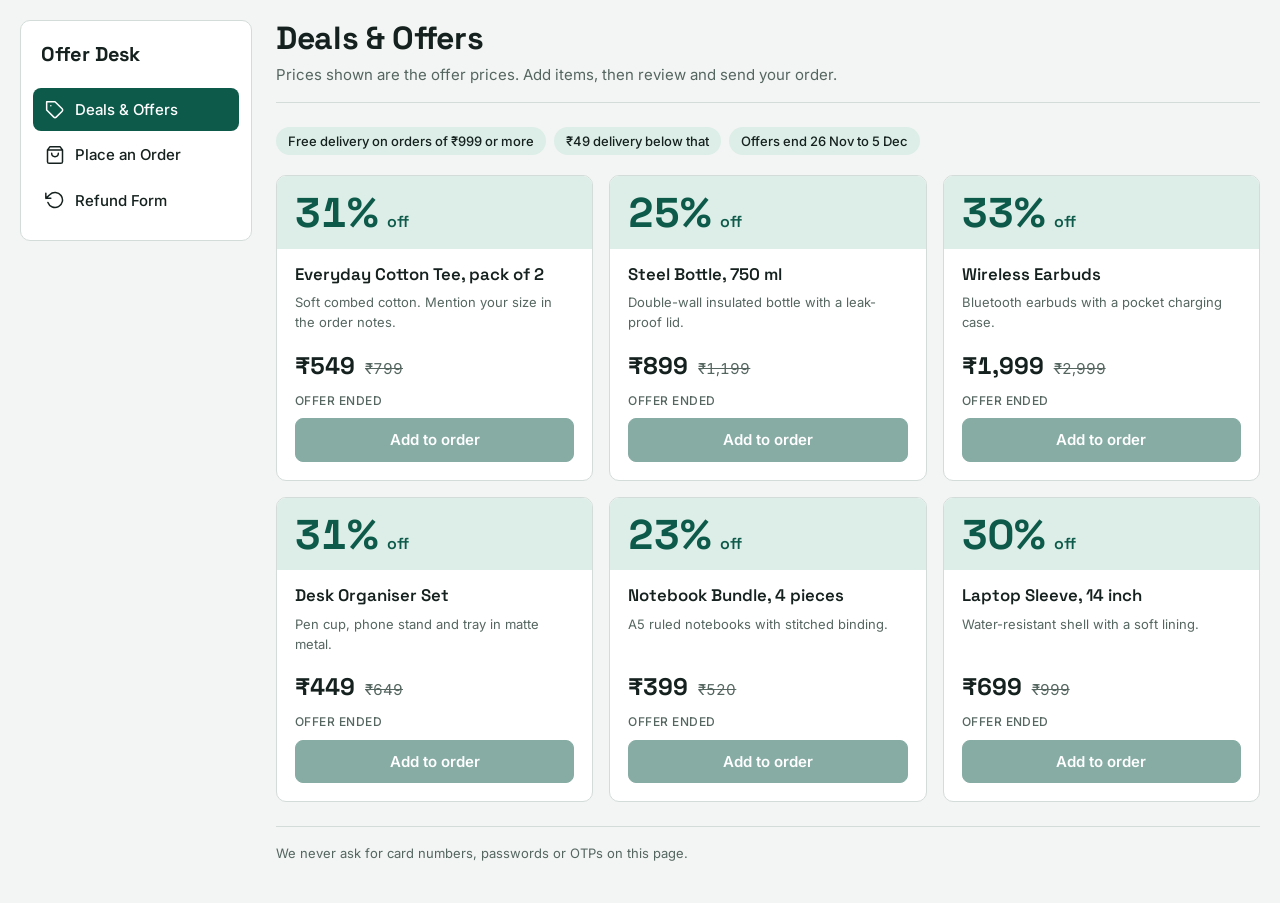
==== index.html @ 7a2a2f3c "Add files via upload" ====
<!doctype html>
<html lang="en">
<head>
<meta charset="utf-8">
<meta name="viewport" content="width=device-width, initial-scale=1, viewport-fit=cover">
<style>:root{color-scheme:light}body{margin:0}[hidden]{display:none!important}img{max-width:100%}</style>
<title>Offer Desk</title>
<meta name="claude:viewport-fit-sides" content="cover">
<link rel="preconnect" href="https://fonts.googleapis.com">
<link rel="preconnect" href="https://fonts.gstatic.com" crossorigin>
<link rel="stylesheet" href="https://fonts.googleapis.com/css2?family=Inter:wght@400;500;600&family=Space+Grotesk:wght@500;600;700&display=swap">
<style>
/* Layout: dashboard shell. Left menu (becomes a scrolling strip on phones), a title bar, then one page at a time: orders dashboard with stat cards and filters, offers, order form, refund form. */
:root {
  --bg: #F2F5F3;
  --surface: #FFFFFF;
  --ink: #15211E;
  --muted: #556661;
  --line: #D3DCD8;
  --accent: #0E5A4A;
  --accent-ink: #FFFFFF;
  --accent-soft: #DCEEE7;
  --danger: #B3261E;
  --danger-soft: #FBE4E1;
  --warn: #8A5A00;
  --warn-soft: #FBEFD0;
  --info: #1D4F9E;
  --info-soft: #DDE9FB;
  --font-display: "Space Grotesk", "Segoe UI", system-ui, sans-serif;
  --font-body: "Inter", "Segoe UI", system-ui, sans-serif;
  --radius: 10px;
}
@media (prefers-color-scheme: dark) {
  :root:not([data-theme="light"]) {
    --bg: #0E1513;
    --surface: #16201D;
    --ink: #E6EFEC;
    --muted: #93A59F;
    --line: #2A3935;
    --accent: #5FC9A9;
    --accent-ink: #06241C;
    --accent-soft: #1B3A31;
    --danger: #F2877F;
    --danger-soft: #3A1E1C;
    --warn: #F0C36B;
    --warn-soft: #3A2E10;
    --info: #8DB6F5;
    --info-soft: #1A2B47;
    color-scheme: dark;
  }
}
:root[data-theme="dark"] {
  --bg: #0E1513;
  --surface: #16201D;
  --ink: #E6EFEC;
  --muted: #93A59F;
  --line: #2A3935;
  --accent: #5FC9A9;
  --accent-ink: #06241C;
  --accent-soft: #1B3A31;
  --danger: #F2877F;
  --danger-soft: #3A1E1C;
  --warn: #F0C36B;
  --warn-soft: #3A2E10;
  --info: #8DB6F5;
  --info-soft: #1A2B47;
  color-scheme: dark;
}

* { box-sizing: border-box; }
body {
  background: var(--bg);
  color: var(--ink);
  font-family: var(--font-body);
  font-size: 15px;
  line-height: 1.55;
  padding-left: max(16px, env(safe-area-inset-left, 0px));
  padding-right: max(16px, env(safe-area-inset-right, 0px));
  padding-block: 20px 40px;
}
h1, h2, h3 { font-family: var(--font-display); margin: 0; text-wrap: balance; line-height: 1.15; }
h1 { font-size: clamp(1.5rem, 3.4vw, 2rem); font-weight: 700; letter-spacing: -0.01em; }
h2 { font-size: 1.2rem; font-weight: 600; }
h3 { font-size: 1.05rem; font-weight: 600; }
p { margin: 0; }
a { color: var(--accent); }
.muted { color: var(--muted); }
.small { font-size: 13px; }
.num { font-variant-numeric: tabular-nums; }
:focus-visible { outline: 2px solid var(--accent); outline-offset: 2px; }

/* shell */
.shell { max-width: 1240px; margin: 0 auto; display: grid; grid-template-columns: 232px minmax(0, 1fr); gap: 24px; align-items: start; }
.side { position: sticky; top: max(16px, env(safe-area-inset-top, 0px)); background: var(--surface); border: 1px solid var(--line); border-radius: var(--radius); padding: 18px 12px; display: flex; flex-direction: column; gap: 18px; min-width: 0; }
.brand { font-family: var(--font-display); font-weight: 700; font-size: 1.25rem; text-decoration: none; color: var(--ink); letter-spacing: -0.01em; padding: 0 8px; flex-shrink: 0; }
.side nav { display: flex; flex-direction: column; gap: 2px; }
.side nav a { display: flex; align-items: center; gap: 10px; padding: 10px 12px; border-radius: 8px; color: var(--ink); text-decoration: none; font-weight: 500; }
.side nav a:hover { background: var(--accent-soft); }
.side nav a[aria-current="page"] { background: var(--accent); color: var(--accent-ink); }
.ico { display: inline-flex; flex-shrink: 0; }
.count { background: var(--accent); color: var(--accent-ink); border-radius: 999px; padding: 0 7px; font-size: 12px; margin-left: auto; }
.side nav a[aria-current="page"] .count { background: var(--accent-ink); color: var(--accent); }
.main { display: flex; flex-direction: column; gap: 24px; min-width: 0; }
.bar { display: flex; flex-wrap: wrap; align-items: flex-start; justify-content: space-between; gap: 8px 16px; padding-bottom: 16px; border-bottom: 1px solid var(--line); }
.bar p { max-width: 64ch; margin-top: 6px; }
.who { font-size: 13px; color: var(--muted); border: 1px solid var(--line); border-radius: 999px; padding: 4px 12px; background: var(--surface); }
.who:empty { display: none; }
.view { display: flex; flex-direction: column; gap: 20px; min-width: 0; }

/* stat cards */
.stats { display: grid; grid-template-columns: repeat(auto-fit, minmax(min(100%, 160px), 1fr)); gap: 12px; }
.stat { background: var(--surface); border: 1px solid var(--line); border-radius: var(--radius); padding: 14px; display: flex; align-items: center; gap: 12px; min-width: 0; }
.tile { width: 40px; height: 40px; border-radius: 10px; display: grid; place-items: center; flex-shrink: 0; font-family: var(--font-display); font-weight: 700; font-size: 1.1rem; }
.tile.warn { background: var(--warn-soft); color: var(--warn); }
.tile.info { background: var(--info-soft); color: var(--info); }
.tile.good { background: var(--accent-soft); color: var(--accent); }
.tile.bad { background: var(--danger-soft); color: var(--danger); }
.stat .k { font-size: 13px; color: var(--muted); }
.stat .v { font-family: var(--font-display); font-size: 1.35rem; font-weight: 700; font-variant-numeric: tabular-nums; overflow-wrap: anywhere; line-height: 1.2; }

/* search and filters */
.searchrow { display: flex; flex-wrap: wrap; gap: 8px; }
.searchrow select { width: auto; }
.searchrow input { flex: 1 1 200px; width: auto; }
.filters { display: flex; flex-direction: column; gap: 8px; }
.fopts { display: flex; flex-wrap: wrap; gap: 8px 18px; }
.fopt { display: inline-flex; align-items: center; gap: 6px; font-size: 14px; font-weight: 500; cursor: pointer; }
.fopt input { width: auto; accent-color: var(--accent); }

/* pills */
.pill { display: inline-flex; align-items: center; font-size: 12px; font-weight: 600; padding: 3px 10px; border-radius: 999px; white-space: nowrap; }
.pill.warn { background: var(--warn-soft); color: var(--warn); }
.pill.info { background: var(--info-soft); color: var(--info); }
.pill.good { background: var(--accent-soft); color: var(--accent); }
.pill.bad { background: var(--danger-soft); color: var(--danger); }

/* rows */
.rows { display: flex; flex-direction: column; gap: 10px; }
.row { background: var(--surface); border: 1px solid var(--line); border-radius: var(--radius); padding: 14px 16px; display: flex; flex-direction: column; gap: 6px; min-width: 0; overflow-wrap: anywhere; }
.otop { display: flex; flex-wrap: wrap; align-items: center; justify-content: space-between; gap: 6px 12px; }
.oid { display: flex; flex-wrap: wrap; align-items: baseline; gap: 2px 12px; }
.ref { font-family: ui-monospace, "SF Mono", Menlo, Consolas, monospace; font-size: 13px; }
.obot { display: flex; flex-wrap: wrap; align-items: center; justify-content: space-between; gap: 8px 16px; margin-top: 4px; }
.amt { font-family: var(--font-display); font-weight: 700; font-size: 1.1rem; font-variant-numeric: tabular-nums; }
.sel-sm { width: auto; padding: 6px 10px; font-size: 14px; }
.btn-sm { padding: 6px 12px; font-size: 14px; }
.empty { border: 1px dashed var(--line); border-radius: var(--radius); padding: 18px; color: var(--muted); }
.sec { display: flex; flex-direction: column; gap: 12px; }

/* offers */
.facts { list-style: none; padding: 0; margin: 0; display: flex; flex-wrap: wrap; gap: 8px; }
.facts li { background: var(--accent-soft); color: var(--ink); border-radius: 999px; padding: 4px 12px; font-size: 13px; font-weight: 500; }
.offers { display: grid; grid-template-columns: repeat(auto-fill, minmax(min(100%, 280px), 1fr)); gap: 16px; }
.card { background: var(--surface); border: 1px solid var(--line); border-radius: var(--radius); display: flex; flex-direction: column; min-width: 0; overflow: hidden; }
.deal { background: var(--accent-soft); padding: 16px 18px 14px; display: flex; align-items: baseline; gap: 8px; }
.pct { font-family: var(--font-display); font-size: 2.6rem; font-weight: 700; line-height: 1; color: var(--accent); font-variant-numeric: tabular-nums; }
.off { font-family: var(--font-display); font-weight: 600; font-size: 1rem; color: var(--accent); }
.cbody { padding: 16px 18px 18px; display: flex; flex-direction: column; gap: 8px; flex: 1; }
.price { display: flex; align-items: baseline; gap: 10px; margin-top: auto; padding-top: 6px; }
.price strong { font-family: var(--font-display); font-size: 1.5rem; font-weight: 700; font-variant-numeric: tabular-nums; }
.mrp { color: var(--muted); font-variant-numeric: tabular-nums; }
.meta { font-size: 12px; letter-spacing: 0.04em; text-transform: uppercase; color: var(--muted); font-weight: 500; }
.meta.soon { color: var(--danger); }
.cartbar { position: sticky; bottom: max(12px, env(safe-area-inset-bottom, 0px)); display: flex; flex-wrap: wrap; align-items: center; justify-content: space-between; gap: 10px 16px; background: var(--surface); border: 1px solid var(--accent); border-radius: 10px; padding: 12px 16px; font-weight: 500; }
.cartbar a.btn { text-decoration: none; }

/* buttons */
.btn { font: inherit; font-weight: 600; border: 1px solid var(--line); background: var(--surface); color: var(--ink); border-radius: 8px; padding: 9px 16px; cursor: pointer; text-decoration: none; display: inline-block; }
.btn:hover { border-color: var(--accent); }
.btn:disabled { opacity: 0.5; cursor: not-allowed; }
.btn-primary { background: var(--accent); color: var(--accent-ink); border-color: var(--accent); }
.btn-primary:hover { filter: brightness(1.08); }

/* forms */
.desk { display: grid; grid-template-columns: minmax(0, 1fr) 320px; gap: 24px; align-items: start; }
.panel { background: var(--surface); border: 1px solid var(--line); border-radius: var(--radius); padding: 22px; min-width: 0; }
form.panel { display: flex; flex-direction: column; gap: 24px; }
fieldset { border: 0; padding: 0; margin: 0; min-width: 0; display: flex; flex-direction: column; gap: 12px; }
legend { font-family: var(--font-display); font-weight: 600; font-size: 1.05rem; padding: 0; margin-bottom: 12px; }
.grid2 { display: grid; grid-template-columns: repeat(auto-fit, minmax(min(100%, 220px), 1fr)); gap: 14px; }
.field { display: flex; flex-direction: column; gap: 5px; min-width: 0; }
.field.wide { grid-column: 1 / -1; }
label, .lbl { font-size: 13px; font-weight: 500; }
.opt { color: var(--muted); font-weight: 400; margin-left: 4px; }
input, select, textarea {
  font: inherit; font-size: 16px; color: var(--ink); background: var(--surface);
  border: 1px solid var(--line); border-radius: 8px; padding: 10px 12px; width: 100%; min-width: 0;
}
input:focus, select:focus, textarea:focus { border-color: var(--accent); }
textarea { resize: vertical; min-height: 84px; }
.hint { font-size: 13px; color: var(--muted); }

.items { display: flex; flex-direction: column; border: 1px solid var(--line); border-radius: 8px; }
.item { display: flex; align-items: center; justify-content: space-between; gap: 12px; padding: 10px 12px; }
.item + .item { border-top: 1px solid var(--line); }
.item.has { background: var(--accent-soft); }
.iinfo { display: flex; flex-direction: column; min-width: 0; }
.iname { font-weight: 500; overflow-wrap: anywhere; }
.step { display: inline-flex; align-items: center; gap: 4px; flex-shrink: 0; }
.sbtn { font: inherit; font-weight: 600; width: 34px; height: 34px; border-radius: 8px; border: 1px solid var(--line); background: var(--surface); color: var(--ink); cursor: pointer; line-height: 1; }
.sbtn:hover:not(:disabled) { border-color: var(--accent); }
.sbtn:disabled { opacity: 0.4; cursor: not-allowed; }
.sqty { min-width: 28px; text-align: center; font-weight: 600; font-variant-numeric: tabular-nums; }

.choices { display: flex; flex-direction: column; gap: 8px; }
.choice { display: flex; align-items: center; gap: 10px; border: 1px solid var(--line); border-radius: 8px; padding: 10px 12px; font-size: 15px; font-weight: 400; cursor: pointer; }
.choice input { width: auto; accent-color: var(--accent); }
.choice:has(input:checked) { border-color: var(--accent); background: var(--accent-soft); }

.err { color: var(--danger); font-weight: 500; }
.err:empty { display: none; }
.submitrow { display: flex; flex-wrap: wrap; align-items: center; gap: 12px 16px; }

.summary { position: sticky; top: max(16px, env(safe-area-inset-top, 0px)); display: flex; flex-direction: column; gap: 14px; }
.lines { list-style: none; margin: 0; padding: 0; display: flex; flex-direction: column; gap: 8px; }
.lines li { display: flex; justify-content: space-between; gap: 12px; }
.lines li span:first-child { overflow-wrap: anywhere; }
.totals { margin: 0; display: flex; flex-direction: column; gap: 6px; border-top: 1px solid var(--line); padding-top: 12px; }
.totals div { display: flex; justify-content: space-between; gap: 12px; }
.totals dt { color: var(--muted); }
.totals dd { margin: 0; }
.totals .save dd, .totals .save dt { color: var(--accent); font-weight: 500; }
.totals .grand { border-top: 1px solid var(--line); padding-top: 10px; margin-top: 4px; }
.totals .grand dt { color: var(--ink); font-weight: 600; }
.totals .grand dd { font-family: var(--font-display); font-size: 1.3rem; font-weight: 700; }
.tips { margin: 0; padding-left: 18px; display: flex; flex-direction: column; gap: 8px; color: var(--muted); }

.result { border: 1px solid var(--accent); background: var(--accent-soft); border-radius: var(--radius); padding: 22px; display: flex; flex-direction: column; gap: 12px; }
.result.warn { border-color: var(--danger); background: var(--danger-soft); }
.result .summarybox { font-family: ui-monospace, "SF Mono", Menlo, Consolas, monospace; font-size: 13px; min-height: 0; }
.actions { display: flex; flex-wrap: wrap; gap: 10px; }

.foot { border-top: 1px solid var(--line); padding-top: 16px; color: var(--muted); font-size: 13px; display: flex; flex-direction: column; gap: 4px; }

@media (max-width: 900px) {
  .shell { grid-template-columns: minmax(0, 1fr); gap: 16px; }
  .side { position: static; flex-direction: row; align-items: center; gap: 8px 12px; padding: 8px 10px; }
  .side nav { flex-direction: row; overflow-x: auto; flex: 1; min-width: 0; }
  .side nav a { white-space: nowrap; padding: 8px 12px; }
  .brand { padding: 0 4px; }
}
@media (max-width: 820px) {
  .desk { grid-template-columns: minmax(0, 1fr); }
  .summary { position: static; }
  .panel, .result { padding: 18px; }
}
@media (prefers-reduced-motion: reduce) { * { scroll-behavior: auto !important; } }
</style>

</head>
<body>
<div class="shell">
  <aside class="side">
    <a class="brand" href="#offers" id="brand">Offer Desk</a>
    <nav aria-label="Pages">
      <a href="#orders" data-view="orders"><span class="ico" data-icon="package"></span>Orders Dashboard</a>
      <a href="#offers" data-view="offers"><span class="ico" data-icon="tag"></span>Deals &amp; Offers</a>
      <a href="#order" data-view="order"><span class="ico" data-icon="bag"></span>Place an Order<span class="count num" id="navCount" hidden></span></a>
      <a href="#refund" data-view="refund"><span class="ico" data-icon="undo"></span>Refund Form</a>
    </nav>
  </aside>

  <div class="main">
    <header class="bar">
      <div>
        <h1 id="viewTitle">Deals &amp; Offers</h1>
        <p class="muted" id="viewSub"></p>
      </div>
      <p class="who" id="who"></p>
    </header>

    <!-- Orders dashboard -->
    <section class="view" id="view-orders" data-view="orders" hidden>
      <div class="stats" id="stats"></div>

      <div class="searchrow">
        <select id="q-type" aria-label="Search by">
          <option value="ref">Order ID</option>
          <option value="name">Name</option>
          <option value="phone">Phone</option>
        </select>
        <input id="q" type="search" placeholder="Search orders" aria-label="Search orders" autocomplete="off">
        <button class="btn" type="button" id="resetBtn">Reset</button>
      </div>

      <div class="filters" role="radiogroup" aria-label="Show only">
        <span class="lbl">Show only</span>
        <div class="fopts" id="filters"></div>
      </div>

      <p class="err" id="dashNote" role="status"></p>

      <div class="sec">
        <h2>Orders <span class="muted num" id="orderCount"></span></h2>
        <div class="rows" id="orderList"></div>
      </div>
      <div class="sec">
        <h2>Refund requests <span class="muted num" id="refundCount"></span></h2>
        <div class="rows" id="refundList"></div>
      </div>
    </section>

    <!-- Deals and offers -->
    <section class="view" id="view-offers" data-view="offers">
      <ul class="facts" id="facts"></ul>
      <div class="offers" id="offerGrid"></div>
      <div class="cartbar" id="cartBar" hidden>
        <span id="cartText"></span>
        <a class="btn btn-primary" href="#order">Review and send order</a>
      </div>
    </section>

    <!-- Place an order -->
    <section class="view" id="view-order" data-view="order" hidden>
      <div id="orderResult" class="result" hidden></div>
      <div class="desk" id="orderDesk">
        <form id="orderForm" class="panel">
          <fieldset>
            <legend>Items</legend>
            <div class="items" id="itemList"></div>
            <p class="hint">Use + and − to set quantities. Offer prices are already applied.</p>
          </fieldset>

          <fieldset>
            <legend>Your details</legend>
            <div class="grid2">
              <div class="field">
                <label for="o-name">Full name</label>
                <input id="o-name" name="name" autocomplete="name" required maxlength="80">
              </div>
              <div class="field">
                <label for="o-phone">Phone</label>
                <input id="o-phone" name="phone" type="tel" inputmode="tel" autocomplete="tel" required pattern="[0-9+ \-]{10,15}" title="10 to 15 digits, for example 98765 43210" maxlength="20">
              </div>
              <div class="field wide">
                <label for="o-email">Email <span class="opt">optional</span></label>
                <input id="o-email" name="email" type="email" autocomplete="email" maxlength="120">
              </div>
            </div>
          </fieldset>

          <fieldset>
            <legend>Delivery</legend>
            <div class="grid2">
              <div class="field wide">
                <label for="o-address">Address</label>
                <textarea id="o-address" name="address" autocomplete="street-address" required maxlength="300" placeholder="House or flat number, street, area, city"></textarea>
              </div>
              <div class="field">
                <label for="o-pin">PIN code</label>
                <input id="o-pin" name="pin" inputmode="numeric" autocomplete="postal-code" required pattern="[1-9][0-9]{5}" maxlength="6" title="6 digit PIN code">
              </div>
            </div>
          </fieldset>

          <fieldset>
            <legend>Payment</legend>
            <div class="choices" role="radiogroup" aria-label="Payment method">
              <label class="choice" for="pay-cod"><input type="radio" id="pay-cod" name="payment" value="cod" checked> Pay on delivery</label>
              <label class="choice" for="pay-upi"><input type="radio" id="pay-upi" name="payment" value="upi"> UPI, after we confirm the order</label>
              <label class="choice" for="pay-bank"><input type="radio" id="pay-bank" name="payment" value="bank"> Bank transfer, after we confirm the order</label>
            </div>
            <p class="hint">Nothing is charged on this page. Never share card numbers, passwords or OTPs here.</p>
          </fieldset>

          <div class="field">
            <label for="o-notes">Notes <span class="opt">optional</span></label>
            <textarea id="o-notes" name="notes" maxlength="400" placeholder="Size, colour, delivery instructions"></textarea>
          </div>

          <p class="err" id="orderErr" role="alert"></p>
          <div class="submitrow">
            <button class="btn btn-primary" type="submit" id="orderSubmit">Send order</button>
            <p class="hint" id="sendNote" hidden></p>
          </div>
        </form>

        <aside class="panel summary" aria-live="polite" aria-label="Order summary">
          <h3>Order summary</h3>
          <div id="sumBody"></div>
        </aside>
      </div>
    </section>

    <!-- Refund form -->
    <section class="view" id="view-refund" data-view="refund" hidden>
      <div id="refundResult" class="result" hidden></div>
      <div class="desk" id="refundDesk">
        <form id="refundForm" class="panel">
          <fieldset>
            <legend>Your order</legend>
            <div class="grid2">
              <div class="field">
                <label for="r-order">Order reference</label>
                <input id="r-order" name="orderRef" required maxlength="40" placeholder="ORD-1A2B3C4D" autocapitalize="characters">
              </div>
              <div class="field">
                <label for="r-contact">Phone or email used on the order</label>
                <input id="r-contact" name="contact" required maxlength="120" autocomplete="email">
              </div>
              <div class="field">
                <label for="r-name">Full name</label>
                <input id="r-name" name="name" autocomplete="name" required maxlength="80">
              </div>
              <div class="field">
                <label for="r-item">Item</label>
                <select id="r-item" name="item" required></select>
              </div>
            </div>
          </fieldset>

          <fieldset>
            <legend>What went wrong</legend>
            <div class="grid2">
              <div class="field">
                <label for="r-reason">Reason</label>
                <select id="r-reason" name="reason" required>
                  <option value="" selected disabled>Choose one</option>
                  <option>Arrived damaged</option>
                  <option>Wrong item received</option>
                  <option>Item not as described</option>
                  <option>Arrived too late</option>
                  <option>Never arrived</option>
                  <option>Changed my mind</option>
                  <option>Something else</option>
                </select>
              </div>
              <div class="field">
                <label for="r-want">You would like</label>
                <select id="r-want" name="want" required>
                  <option>A refund</option>
                  <option>A replacement</option>
                </select>
              </div>
              <div class="field wide">
                <label for="r-details">Details</label>
                <textarea id="r-details" name="details" required minlength="10" maxlength="800" placeholder="Tell us what happened, in a few lines"></textarea>
              </div>
            </div>
          </fieldset>

          <p class="err" id="refundErr" role="alert"></p>
          <div class="submitrow">
            <button class="btn btn-primary" type="submit" id="refundSubmit">Send refund request</button>
            <p class="hint" id="sendNote2" hidden></p>
          </div>
        </form>

        <aside class="panel summary" aria-label="Before you send">
          <h3>Before you send</h3>
          <ul class="tips">
            <li>Use the reference you received when you placed the order.</li>
            <li>Each request is reviewed individually, so a clear description helps.</li>
            <li>One request per item. Send a second request for another item.</li>
          </ul>
        </aside>
      </div>
    </section>

    <footer class="foot">
      <p>We never ask for card numbers, passwords or OTPs on this page.</p>
      <p id="contactLine" hidden></p>
    </footer>
  </div>
</div>

<script>
(function () {
  "use strict";

  // Edit these blocks to change the shop. Everything else renders from them.
  var CONFIG = { shop: "Offer Desk", cur: "₹", deliveryFee: 49, freeAbove: 999, contact: "",
    // Static site only: paste your form service address here, for example "https://formspree.io/f/xxxxxxxx".
    // Web3Forms also needs your key: formExtra: { access_key: "your-key" }
    formEndpoint: "", formExtra: {} };
  var PRODUCTS = [
    { id: "tee", name: "Everyday Cotton Tee, pack of 2", note: "Soft combed cotton. Mention your size in the order notes.", mrp: 799, price: 549, until: "2026-11-30" },
    { id: "bottle", name: "Steel Bottle, 750 ml", note: "Double-wall insulated bottle with a leak-proof lid.", mrp: 1199, price: 899, until: "2026-11-30" },
    { id: "earbuds", name: "Wireless Earbuds", note: "Bluetooth earbuds with a pocket charging case.", mrp: 2999, price: 1999, until: "2026-11-30" },
    { id: "organiser", name: "Desk Organiser Set", note: "Pen cup, phone stand and tray in matte metal.", mrp: 649, price: 449, until: "2026-11-26" },
    { id: "notebooks", name: "Notebook Bundle, 4 pieces", note: "A5 ruled notebooks with stitched binding.", mrp: 520, price: 399, until: "2026-11-30" },
    { id: "sleeve", name: "Laptop Sleeve, 14 inch", note: "Water-resistant shell with a soft lining.", mrp: 999, price: 699, until: "2026-12-05" }
  ];
  var PAY = { cod: "Pay on delivery", upi: "UPI after confirmation", bank: "Bank transfer after confirmation" };
  var ORDER_STATUS = {
    "new": { label: "New", tone: "warn" },
    confirmed: { label: "Confirmed", tone: "info" },
    paid: { label: "Paid", tone: "good" },
    delivered: { label: "Delivered", tone: "good" },
    cancelled: { label: "Cancelled", tone: "bad" }
  };
  var REFUND_STATUS = {
    requested: { label: "Requested", tone: "warn" },
    approved: { label: "Approved", tone: "info" },
    refunded: { label: "Refunded", tone: "good" },
    rejected: { label: "Rejected", tone: "bad" }
  };
  var ICONS = {
    package: "M16.5 9.4l-9-5.19M21 16V8a2 2 0 0 0-1-1.73l-7-4a2 2 0 0 0-2 0l-7 4A2 2 0 0 0 3 8v8a2 2 0 0 0 1 1.73l7 4a2 2 0 0 0 2 0l7-4A2 2 0 0 0 21 16z M3.27 6.96L12 12.01l8.73-5.05 M12 22.08V12",
    tag: "M20.59 13.41l-7.17 7.17a2 2 0 0 1-2.83 0L2 12V2h10l8.59 8.59a2 2 0 0 1 0 2.82z M7 7h.01",
    bag: "M6 2L3 6v14a2 2 0 0 0 2 2h14a2 2 0 0 0 2-2V6l-3-4z M3 6h18 M16 10a4 4 0 0 1-8 0",
    undo: "M1 4v6h6 M3.51 15a9 9 0 1 0 2.13-9.36L1 10",
    clock: "M12 22a10 10 0 1 0 0-20 10 10 0 0 0 0 20z M12 6v6l4 2",
    check: "M22 11.08V12a10 10 0 1 1-5.93-9.14 M22 4L12 14.01l-3-3",
    x: "M12 22a10 10 0 1 0 0-20 10 10 0 0 0 0 20z M15 9l-6 6 M9 9l6 6"
  };
  function svg(name, size) {
    return '<svg viewBox="0 0 24 24" width="' + size + '" height="' + size + '" fill="none" stroke="currentColor" stroke-width="1.8" stroke-linecap="round" stroke-linejoin="round" aria-hidden="true"><path d="' + ICONS[name] + '"/></svg>';
  }
  document.querySelectorAll("[data-icon]").forEach(function (n) { n.innerHTML = svg(n.dataset.icon, 20); });

  var $ = function (s, r) { return (r || document).querySelector(s); };
  function el(tag, cls, text) {
    var n = document.createElement(tag);
    if (cls) n.className = cls;
    if (text != null) n.textContent = text;
    return n;
  }
  function inr(n) { return CONFIG.cur + Math.round(n).toLocaleString("en-IN"); }
  function pct(p) { return Math.round((1 - p.price / p.mrp) * 100); }
  function daysLeft(p) {
    var end = new Date(p.until + "T00:00:00");
    var t = new Date(); t.setHours(0, 0, 0, 0);
    return Math.round((end - t) / 864e5);
  }
  function shortDate(iso) { return new Date(iso + "T12:00:00").toLocaleDateString("en-IN", { day: "numeric", month: "short" }); }
  function leftText(p) {
    var d = daysLeft(p);
    if (d < 0) return "Offer ended";
    if (d === 0) return "Last day";
    return d === 1 ? "1 day left" : d + " days left";
  }
  function when(iso) {
    var d = new Date(iso);
    return isNaN(d) ? "" : d.toLocaleString("en-IN", { day: "numeric", month: "short", hour: "numeric", minute: "2-digit" });
  }
  function makeRef(prefix) {
    var a = Date.now().toString(36).slice(-4).toUpperCase();
    var b = Math.random().toString(36).slice(2, 6).toUpperCase();
    return prefix + "-" + a + b;
  }
  function pill(meta) { return el("span", "pill " + meta.tone, meta.label); }
  var smooth = (window.matchMedia && matchMedia("(prefers-reduced-motion: reduce)").matches) ? "auto" : "smooth";

  /* ---------- who is viewing (set at boot) ---------- */
  var db = null, uid = null, canEdit = false, isOwner = false, booted = false;
  var STATIC = !(window.claude && window.claude.use);

  /* ---------- pages: one view per address ---------- */
  var VIEWS = STATIC ? ["offers", "order", "refund"] : ["orders", "offers", "order", "refund"];
  if (STATIC) { var dashLink = document.querySelector('nav a[data-view="orders"]'); if (dashLink) dashLink.hidden = true; }
  var TITLES = { orders: "Orders Dashboard", offers: "Deals & Offers", order: "Place an Order", refund: "Refund Form" };
  var SUBS = {
    offers: "Prices shown are the offer prices. Add items, then review and send your order.",
    order: "Fill in your delivery details. Nothing is charged on this page.",
    refund: "Tell us what went wrong with an order."
  };
  function subFor(name) {
    if (name !== "orders") return SUBS[name];
    if (canEdit) return "Every order and refund request sent through this page. " + (isOwner ? "Change a status from the menu on each row." : "Only the owner can change statuses.");
    return "Orders and refund requests you sent from this page, with their current status.";
  }
  var currentView = "offers";
  function showView(name) {
    if (VIEWS.indexOf(name) < 0) name = "offers";
    currentView = name;
    document.querySelectorAll(".view").forEach(function (s) { s.hidden = s.dataset.view !== name; });
    document.querySelectorAll("nav a[data-view]").forEach(function (a) {
      if (a.dataset.view === name) a.setAttribute("aria-current", "page");
      else a.removeAttribute("aria-current");
    });
    $("#viewTitle").textContent = TITLES[name];
    $("#viewSub").textContent = subFor(name);
    window.scrollTo(0, 0);
  }
  function route() { showView(location.hash.slice(1)); }
  addEventListener("hashchange", route);

  /* ---------- header, facts ---------- */
  $("#brand").textContent = CONFIG.shop;
  var ends = PRODUCTS.map(function (p) { return p.until; }).sort();
  [
    "Free delivery on orders of " + inr(CONFIG.freeAbove) + " or more",
    inr(CONFIG.deliveryFee) + " delivery below that",
    ends[0] === ends[ends.length - 1] ? "Offers end " + shortDate(ends[0]) : "Offers end " + shortDate(ends[0]) + " to " + shortDate(ends[ends.length - 1])
  ].forEach(function (f) { $("#facts").append(el("li", null, f)); });
  if (CONFIG.contact) {
    var cl = $("#contactLine"); cl.textContent = "Questions: " + CONFIG.contact; cl.hidden = false;
  }

  /* ---------- order state ---------- */
  var qty = {};
  PRODUCTS.forEach(function (p) { qty[p.id] = 0; });
  var cardBtn = {}, rowRef = {};

  function totals() {
    var sub = 0, mrp = 0, n = 0;
    PRODUCTS.forEach(function (p) { var q = qty[p.id]; sub += p.price * q; mrp += p.mrp * q; n += q; });
    var delivery = n === 0 ? 0 : (sub >= CONFIG.freeAbove ? 0 : CONFIG.deliveryFee);
    return { sub: sub, mrp: mrp, n: n, delivery: delivery, total: sub + delivery, save: mrp - sub };
  }

  /* ---------- offer cards ---------- */
  var grid = $("#offerGrid");
  PRODUCTS.forEach(function (p) {
    var d = daysLeft(p), ended = d < 0;
    var card = el("article", "card");
    var deal = el("div", "deal");
    deal.append(el("span", "pct", pct(p) + "%"), el("span", "off", "off"));
    var body = el("div", "cbody");
    body.append(el("h3", null, p.name), el("p", "muted small", p.note));
    var price = el("p", "price");
    price.append(el("strong", null, inr(p.price)), el("s", "mrp", inr(p.mrp)));
    var meta = el("p", "meta" + (!ended && d <= 3 ? " soon" : ""), ended ? "Offer ended" : "Ends " + shortDate(p.until) + " · " + leftText(p));
    var btn = el("button", "btn btn-primary", "Add to order");
    btn.type = "button";
    btn.disabled = ended;
    btn.addEventListener("click", function () { setQty(p.id, qty[p.id] + 1); });
    cardBtn[p.id] = btn;
    body.append(price, meta, btn);
    card.append(deal, body);
    grid.append(card);
  });

  /* ---------- item list in order form ---------- */
  var list = $("#itemList");
  PRODUCTS.forEach(function (p) {
    var ended = daysLeft(p) < 0;
    var row = el("div", "item");
    var info = el("div", "iinfo");
    info.append(el("span", "iname", p.name), el("span", "muted small", inr(p.price) + " each"));
    var step = el("div", "step");
    var minus = el("button", "sbtn", "−"); minus.type = "button"; minus.setAttribute("aria-label", "Remove one " + p.name);
    var out = el("output", "sqty", "0");
    var plus = el("button", "sbtn", "+"); plus.type = "button"; plus.setAttribute("aria-label", "Add one " + p.name);
    plus.disabled = ended;
    minus.addEventListener("click", function () { setQty(p.id, qty[p.id] - 1); });
    plus.addEventListener("click", function () { setQty(p.id, qty[p.id] + 1); });
    step.append(minus, out, plus);
    row.append(info, step);
    list.append(row);
    rowRef[p.id] = { row: row, out: out, minus: minus, plus: plus, ended: ended };
  });

  function setQty(id, v) {
    qty[id] = Math.max(0, Math.min(20, v));
    refresh();
  }
  function refresh() {
    PRODUCTS.forEach(function (p) {
      var r = rowRef[p.id], q = qty[p.id];
      r.out.textContent = String(q);
      r.row.classList.toggle("has", q > 0);
      r.minus.disabled = q === 0;
      r.plus.disabled = r.ended || q >= 20;
      if (!r.ended) cardBtn[p.id].textContent = q > 0 ? "In your order (" + q + ")" : "Add to order";
    });
    renderSummary();
    renderCart();
  }
  function renderCart() {
    var t = totals(), nc = $("#navCount");
    nc.textContent = t.n ? String(t.n) : "";
    nc.hidden = !t.n;
    $("#cartBar").hidden = !t.n;
    $("#cartText").textContent = t.n + (t.n === 1 ? " item" : " items") + " · " + inr(t.sub);
  }
  function renderSummary() {
    var t = totals(), box = $("#sumBody");
    box.textContent = "";
    if (!t.n) {
      box.append(el("p", "muted", "No items yet. Add something from Deals & Offers, or use + in the item list."));
      return;
    }
    var ul = el("ul", "lines");
    PRODUCTS.forEach(function (p) {
      if (qty[p.id]) {
        var li = el("li");
        li.append(el("span", null, qty[p.id] + " × " + p.name), el("span", "num", inr(p.price * qty[p.id])));
        ul.append(li);
      }
    });
    box.append(ul);
    var dl = el("dl", "totals");
    function add(k, v, cls) { var r = el("div", cls); r.append(el("dt", null, k), el("dd", "num", v)); dl.append(r); }
    add("Subtotal", inr(t.sub));
    if (t.save > 0) add("You save", inr(t.save), "save");
    add("Delivery", t.delivery ? inr(t.delivery) : "Free");
    add("Total", inr(t.total), "grand");
    box.append(dl);
    if (t.delivery) box.append(el("p", "muted small", "Add " + inr(CONFIG.freeAbove - t.sub) + " more for free delivery."));
  }

  /* ---------- refund item select ---------- */
  (function () {
    var s = $("#r-item");
    var first = el("option", null, "Choose the item"); first.value = ""; first.disabled = true; first.selected = true;
    s.append(first);
    PRODUCTS.forEach(function (p) { s.append(el("option", null, p.name)); });
    s.append(el("option", null, "Other"));
  })();

  /* ---------- storage (db capability) ---------- */
  async function getCap(name) {
    try { return (window.claude && window.claude.use) ? await window.claude.use(name) : null; }
    catch (_) { return null; }
  }
  async function save(kind, rec, summary) {
    if (STATIC) {
      if (!CONFIG.formEndpoint) throw { code: "no_endpoint" };
      var isOrder = kind === "orders";
      var contact = rec.contact || "";
      var subject = "New " + (isOrder ? "order " : "refund request ") + rec.ref;
      var payload = Object.assign({}, CONFIG.formExtra, {
        reference: rec.ref,
        type: isOrder ? "Order" : "Refund request",
        subject: subject,
        _subject: subject,
        name: rec.name,
        email: rec.email || (contact.indexOf("@") > 0 ? contact : ""),
        phone: rec.phone || (contact && contact.indexOf("@") < 0 ? contact : ""),
        message: summary || ""
      });
      var res = await fetch(CONFIG.formEndpoint, {
        method: "POST",
        headers: { "Content-Type": "application/json", "Accept": "application/json" },
        body: JSON.stringify(payload)
      });
      if (!res.ok) throw { code: "http_" + res.status };
      return;
    }
    if (!db || !uid) throw { code: "unavailable" };
    var ref = db.doc(kind + "/" + uid);
    var body = {}; body[kind] = {}; body[kind][rec.ref] = rec;
    try { await ref.update(body); } catch (_) { await ref.set(body); }
  }

  /* ---------- result card ---------- */
  function showResult(box, desk, ok, title, paras, summaryText, againLabel) {
    box.textContent = "";
    box.className = "result" + (ok ? "" : " warn");
    box.append(el("h3", null, title));
    paras.forEach(function (t) { box.append(el("p", null, t)); });
    if (CONFIG.contact && !ok) box.append(el("p", null, "Send it to: " + CONFIG.contact));
    var ta = el("textarea", "summarybox");
    ta.readOnly = true; ta.value = summaryText;
    ta.rows = Math.min(14, summaryText.split("\n").length + 1);
    ta.setAttribute("aria-label", "Details to copy");
    var actions = el("div", "actions");
    var copy = el("button", "btn", "Copy details"); copy.type = "button";
    copy.addEventListener("click", async function () {
      try { await navigator.clipboard.writeText(ta.value); copy.textContent = "Copied"; }
      catch (_) { ta.focus(); ta.select(); copy.textContent = "Selected, press Ctrl+C"; }
    });
    var again = el("button", "btn", againLabel); again.type = "button";
    again.addEventListener("click", function () { box.hidden = true; desk.hidden = false; });
    actions.append(copy, again);
    if (ok && !STATIC) {
      var go = el("a", "btn btn-primary", "Go to orders dashboard"); go.href = "#orders";
      actions.append(go);
    }
    box.append(ta, actions);
    box.hidden = false; desk.hidden = true;
    box.scrollIntoView({ behavior: smooth, block: "nearest" });
  }
  function lineItems(items) { return items.map(function (i) { return i.qty + " x " + i.name + " (" + inr(i.price * i.qty) + ")"; }); }

  /* ---------- order submit ---------- */
  var orderForm = $("#orderForm");
  orderForm.addEventListener("submit", async function (e) {
    e.preventDefault();
    var err = $("#orderErr"); err.textContent = "";
    var t = totals();
    if (!t.n) { err.textContent = "Add at least one item to your order."; return; }
    var f = new FormData(orderForm);
    var rec = {
      ref: makeRef("ORD"), createdAt: new Date().toISOString(),
      name: String(f.get("name") || "").trim(), phone: String(f.get("phone") || "").trim(),
      email: String(f.get("email") || "").trim(), address: String(f.get("address") || "").trim(),
      pin: String(f.get("pin") || "").trim(), payment: String(f.get("payment") || "cod"),
      notes: String(f.get("notes") || "").trim(),
      items: PRODUCTS.filter(function (p) { return qty[p.id] > 0; }).map(function (p) { return { id: p.id, name: p.name, qty: qty[p.id], price: p.price }; }),
      total: t.total, delivery: t.delivery
    };
    var summary = [
      "Order " + rec.ref,
      "Name: " + rec.name,
      "Phone: " + rec.phone + (rec.email ? "  Email: " + rec.email : ""),
      "Address: " + rec.address + ", " + rec.pin,
      "Items: " + lineItems(rec.items).join("; "),
      "Delivery: " + (rec.delivery ? inr(rec.delivery) : "Free"),
      "Total: " + inr(rec.total),
      "Payment: " + PAY[rec.payment] + (rec.notes ? "\nNotes: " + rec.notes : "")
    ].join("\n");
    var btn = $("#orderSubmit"); btn.disabled = true; btn.textContent = "Sending…";
    var ok = true;
    try { await save("orders", rec, summary); } catch (_) { ok = false; }
    btn.disabled = false; btn.textContent = "Send order";
    if (ok) {
      showResult($("#orderResult"), $("#orderDesk"), true, "Order received",
        ["Your reference is " + rec.ref + ". Keep it, you will need it for any refund request." + (STATIC ? " The shop will get in touch to confirm your order." : " You can follow its status on the orders dashboard.")],
        summary, "Place another order");
      PRODUCTS.forEach(function (p) { qty[p.id] = 0; });
      orderForm.reset(); refresh();
    } else {
      showResult($("#orderResult"), $("#orderDesk"), false, "Not sent yet",
        ["This view could not send the order to the shop. Your details are below: copy them and message them to the shop with reference " + rec.ref + "."],
        summary, "Back to the form");
    }
  });

  /* ---------- refund submit ---------- */
  var refundForm = $("#refundForm");
  refundForm.addEventListener("submit", async function (e) {
    e.preventDefault();
    $("#refundErr").textContent = "";
    var f = new FormData(refundForm);
    var rec = {
      ref: makeRef("REF"), createdAt: new Date().toISOString(),
      orderRef: String(f.get("orderRef") || "").trim().toUpperCase(),
      contact: String(f.get("contact") || "").trim(), name: String(f.get("name") || "").trim(),
      item: String(f.get("item") || ""), reason: String(f.get("reason") || ""),
      want: String(f.get("want") || ""), details: String(f.get("details") || "").trim()
    };
    var summary = [
      "Refund request " + rec.ref,
      "Order: " + rec.orderRef,
      "Name: " + rec.name + "  Contact: " + rec.contact,
      "Item: " + rec.item,
      "Reason: " + rec.reason,
      "Would like: " + rec.want,
      "Details: " + rec.details
    ].join("\n");
    var btn = $("#refundSubmit"); btn.disabled = true; btn.textContent = "Sending…";
    var ok = true;
    try { await save("refunds", rec, summary); } catch (_) { ok = false; }
    btn.disabled = false; btn.textContent = "Send refund request";
    if (ok) {
      showResult($("#refundResult"), $("#refundDesk"), true, "Request received",
        ["Your reference is " + rec.ref + ". We will look at it using order " + rec.orderRef + "."],
        summary, "Send another request");
      refundForm.reset();
    } else {
      showResult($("#refundResult"), $("#refundDesk"), false, "Not sent yet",
        ["This view could not send the request to the shop. Copy the details below and message them to the shop with reference " + rec.ref + "."],
        summary, "Back to the form");
    }
  });

  /* ---------- orders dashboard ---------- */
  var orders = [], refunds = [], statusMap = {}, dashReady = false;
  var filter = "all", qType = "ref", qText = "";
  var FILTERS = [["all", "All"], ["new", "New"], ["confirmed", "Confirmed"], ["paid", "Paid"], ["delivered", "Delivered"], ["cancelled", "Cancelled"], ["refund", "Refund requested"]];

  function orderStatus(o) { var s = statusMap[o.ref]; return ORDER_STATUS[s] ? s : "new"; }
  function refundStatus(r) { var s = statusMap[r.ref]; return REFUND_STATUS[s] ? s : "requested"; }
  function hasRefund(ref) { return refunds.some(function (r) { return r.orderRef === ref; }); }
  function setNote(t) { $("#dashNote").textContent = t || ""; }

  var fbox = $("#filters");
  FILTERS.forEach(function (f) {
    var id = "f-" + f[0];
    var lab = el("label", "fopt"); lab.setAttribute("for", id);
    var inp = document.createElement("input");
    inp.type = "radio"; inp.name = "flt"; inp.id = id; inp.value = f[0]; inp.checked = f[0] === "all";
    inp.addEventListener("change", function () { filter = f[0]; renderDash(); });
    var cnt = el("span", "muted num"); cnt.id = "fc-" + f[0];
    lab.append(inp, document.createTextNode(f[1] + " "), cnt);
    fbox.append(lab);
  });
  $("#q").addEventListener("input", function (e) { qText = e.target.value.trim().toLowerCase(); renderDash(); });
  $("#q-type").addEventListener("change", function (e) { qType = e.target.value; renderDash(); });
  $("#resetBtn").addEventListener("click", function () {
    filter = "all"; qText = ""; qType = "ref";
    $("#f-all").checked = true; $("#q").value = ""; $("#q-type").value = "ref";
    renderDash();
  });

  function matches(o) {
    var st = orderStatus(o);
    if (filter === "refund") { if (!hasRefund(o.ref)) return false; }
    else if (filter !== "all" && st !== filter) return false;
    if (qText) {
      var hay = qType === "ref" ? o.ref : qType === "name" ? o.name : o.phone;
      if (String(hay || "").toLowerCase().indexOf(qText) < 0) return false;
    }
    return true;
  }

  function renderStats() {
    var amount = 0, pending = 0, paid = 0, cancelled = 0;
    orders.forEach(function (o) {
      var s = orderStatus(o), t = o.total || 0;
      if (s === "cancelled") cancelled++; else amount += t;
      if (s === "new" || s === "confirmed") pending++;
      if (s === "paid" || s === "delivered") paid += t;
    });
    var cards = [
      ["package", "Orders", String(orders.length), "info"],
      [null, "Amount", inr(amount), "good"],
      ["clock", "Pending", String(pending), "warn"],
      [null, "Paid amount", inr(paid), "good"],
      ["x", "Cancelled", String(cancelled), "bad"],
      ["undo", "Refund requests", String(refunds.length), "warn"]
    ];
    var box = $("#stats"); box.textContent = "";
    cards.forEach(function (c) {
      var card = el("div", "stat");
      var tile = el("span", "tile " + c[3]);
      if (c[0]) tile.innerHTML = svg(c[0], 20); else tile.textContent = CONFIG.cur;
      var txt = el("div");
      txt.append(el("div", "k", c[1]), el("div", "v", c[2]));
      card.append(tile, txt);
      box.append(card);
    });
  }

  function statusSelect(map, current, onChange) {
    var s = el("select", "sel-sm"); s.setAttribute("aria-label", "Change status");
    Object.keys(map).forEach(function (k) {
      var o = el("option", null, map[k].label); o.value = k;
      if (k === current) o.selected = true;
      s.append(o);
    });
    s.addEventListener("change", function () { onChange(s); });
    return s;
  }
  async function setStatus(ref, val, kind, sel, prev) {
    sel.disabled = true;
    try {
      await db.doc("status/" + ref).set({ status: val, kind: kind, at: new Date().toISOString() });
      setNote("");
    } catch (_) {
      sel.value = prev;
      setNote("Couldn't save that status. Try again.");
    }
    sel.disabled = false;
  }
  function startRefund(o) {
    $("#r-order").value = o.ref;
    $("#r-name").value = o.name || "";
    $("#r-contact").value = o.phone || o.email || "";
    $("#refundResult").hidden = true; $("#refundDesk").hidden = false;
    location.hash = "refund";
  }

  function orderRow(o) {
    var st = orderStatus(o);
    var row = el("article", "row");
    var top = el("div", "otop");
    var id = el("div", "oid");
    id.append(el("strong", "ref", o.ref), el("span", "muted small", when(o.createdAt)));
    var tags = el("div", "oid");
    if (hasRefund(o.ref)) tags.append(el("span", "pill info", "Refund requested"));
    tags.append(pill(ORDER_STATUS[st]));
    top.append(id, tags);
    row.append(top);
    if (canEdit) {
      row.append(el("p", null, [o.name, o.phone, o.email].filter(Boolean).join(" · ")));
      row.append(el("p", "muted small", [o.address, o.pin].filter(Boolean).join(", ")));
    }
    var items = (o.items || []).map(function (i) { return i.qty + " × " + i.name; }).join(", ");
    row.append(el("p", null, items));
    var extra = "Payment: " + (PAY[o.payment] || o.payment || "") + (o.notes ? " · Note: " + o.notes : "");
    row.append(el("p", "small muted", extra));
    var bot = el("div", "obot");
    bot.append(el("span", "amt", inr(o.total || 0)));
    if (isOwner && db) {
      bot.append(statusSelect(ORDER_STATUS, st, function (sel) { setStatus(o.ref, sel.value, "order", sel, st); }));
    } else if (!canEdit && st !== "cancelled" && !hasRefund(o.ref)) {
      var rb = el("button", "btn btn-sm", "Request refund"); rb.type = "button";
      rb.addEventListener("click", function () { startRefund(o); });
      bot.append(rb);
    }
    row.append(bot);
    return row;
  }
  function refundRow(r) {
    var st = refundStatus(r);
    var row = el("article", "row");
    var top = el("div", "otop");
    var id = el("div", "oid");
    id.append(el("strong", "ref", r.ref), el("span", "muted small", when(r.createdAt)));
    top.append(id, pill(REFUND_STATUS[st]));
    row.append(top);
    row.append(el("p", null, "Order " + (r.orderRef || "") + " · " + (r.item || "")));
    if (canEdit) row.append(el("p", null, [r.name, r.contact].filter(Boolean).join(" · ")));
    row.append(el("p", "small", (r.reason || "") + " · wants " + String(r.want || "").toLowerCase()));
    row.append(el("p", "small muted", r.details || ""));
    if (isOwner && db) {
      var bot = el("div", "obot");
      bot.append(el("span"));
      bot.append(statusSelect(REFUND_STATUS, st, function (sel) { setStatus(r.ref, sel.value, "refund", sel, st); }));
      row.append(bot);
    }
    return row;
  }
  function emptyNote(text) { return el("div", "empty", text); }

  function renderDash() {
    renderStats();
    var ol = $("#orderList"), rl = $("#refundList");
    ol.textContent = ""; rl.textContent = "";
    FILTERS.forEach(function (f) {
      var n = orders.filter(function (o) {
        if (f[0] === "all") return true;
        if (f[0] === "refund") return hasRefund(o.ref);
        return orderStatus(o) === f[0];
      }).length;
      var c = $("#fc-" + f[0]); if (c) c.textContent = "(" + n + ")";
    });
    var shown = orders.filter(matches);
    $("#orderCount").textContent = orders.length ? "(" + (shown.length === orders.length ? orders.length : shown.length + " of " + orders.length) + ")" : "";
    $("#refundCount").textContent = refunds.length ? "(" + refunds.length + ")" : "";
    if (!booted) {
      ol.append(emptyNote("Loading orders…")); rl.append(emptyNote("Loading…"));
      return;
    }
    if (!(db && uid)) {
      ol.append(emptyNote("Your orders show here when you open this page signed in. Orders sent from this view are not saved, so keep the summary you copy."));
      rl.append(emptyNote("No refund requests to show."));
      return;
    }
    if (!orders.length) ol.append(emptyNote(dashReady ? "No orders yet. Pick something from Deals & Offers." : "Loading orders…"));
    else if (!shown.length) ol.append(emptyNote("No orders match these filters."));
    shown.forEach(function (o) { ol.append(orderRow(o)); });
    if (!refunds.length) rl.append(emptyNote(dashReady ? "No refund requests yet." : "Loading…"));
    refunds.forEach(function (r) { rl.append(refundRow(r)); });
  }
  function flatten(snap, key) {
    var out = [];
    snap.docs.forEach(function (d) {
      var data = d.data() || {}, m = data[key] || {};
      Object.keys(m).forEach(function (k) { out.push(m[k]); });
    });
    return out.sort(function (a, b) { return String(b.createdAt || "").localeCompare(String(a.createdAt || "")); });
  }
  function watchDash() {
    var timer = setTimeout(function () { if (!dashReady) setNote("Can't reach the store yet. Showing what has loaded so far."); }, 10000);
    function seen(s) { if (!s.metadata.fromCache) { dashReady = true; clearTimeout(timer); if (!$("#dashNote").dataset.sticky) setNote(""); } }
    function fail() { clearTimeout(timer); setNote("Couldn't load orders in this view."); }
    db.collection("orders").onSnapshot(function (s) { orders = flatten(s, "orders"); seen(s); renderDash(); }, fail);
    db.collection("refunds").onSnapshot(function (s) { refunds = flatten(s, "refunds"); seen(s); renderDash(); }, fail);
    db.collection("status").onSnapshot(function (s) {
      var m = {};
      s.docs.forEach(function (d) { var v = d.data() || {}; m[d.id] = v.status; });
      statusMap = m; renderDash();
    }, fail);
  }

  function updateWho() {
    var w = $("#who");
    if (!booted || STATIC) { w.textContent = ""; return; }
    w.textContent = canEdit ? (isOwner ? "Owner view, all orders" : "Editor view, all orders") : (uid ? "Showing your orders" : "Not signed in");
  }

  /* ---------- boot ---------- */
  refresh();
  renderDash();
  route();
  (async function () {
    var caps = await Promise.all([getCap("db"), getCap("user")]);
    db = caps[0];
    var u = caps[1];
    if (u) {
      try { uid = await u.id(); } catch (_) {}
      try { canEdit = await u.canEdit(); } catch (_) {}
      try { isOwner = await u.isOwner(); } catch (_) {}
    }
    booted = true;
    if (STATIC ? !CONFIG.formEndpoint : (!db || !uid)) {
      var msg = "Orders from this view can't be sent automatically. After you submit, you'll get a summary to copy and send to the shop.";
      ["#sendNote", "#sendNote2"].forEach(function (s) { var n = $(s); n.textContent = msg; n.hidden = false; });
    }
    updateWho();
    route();
    renderDash();
    if (db && uid) watchDash();
  })();
})();
</script>

</body>
</html>
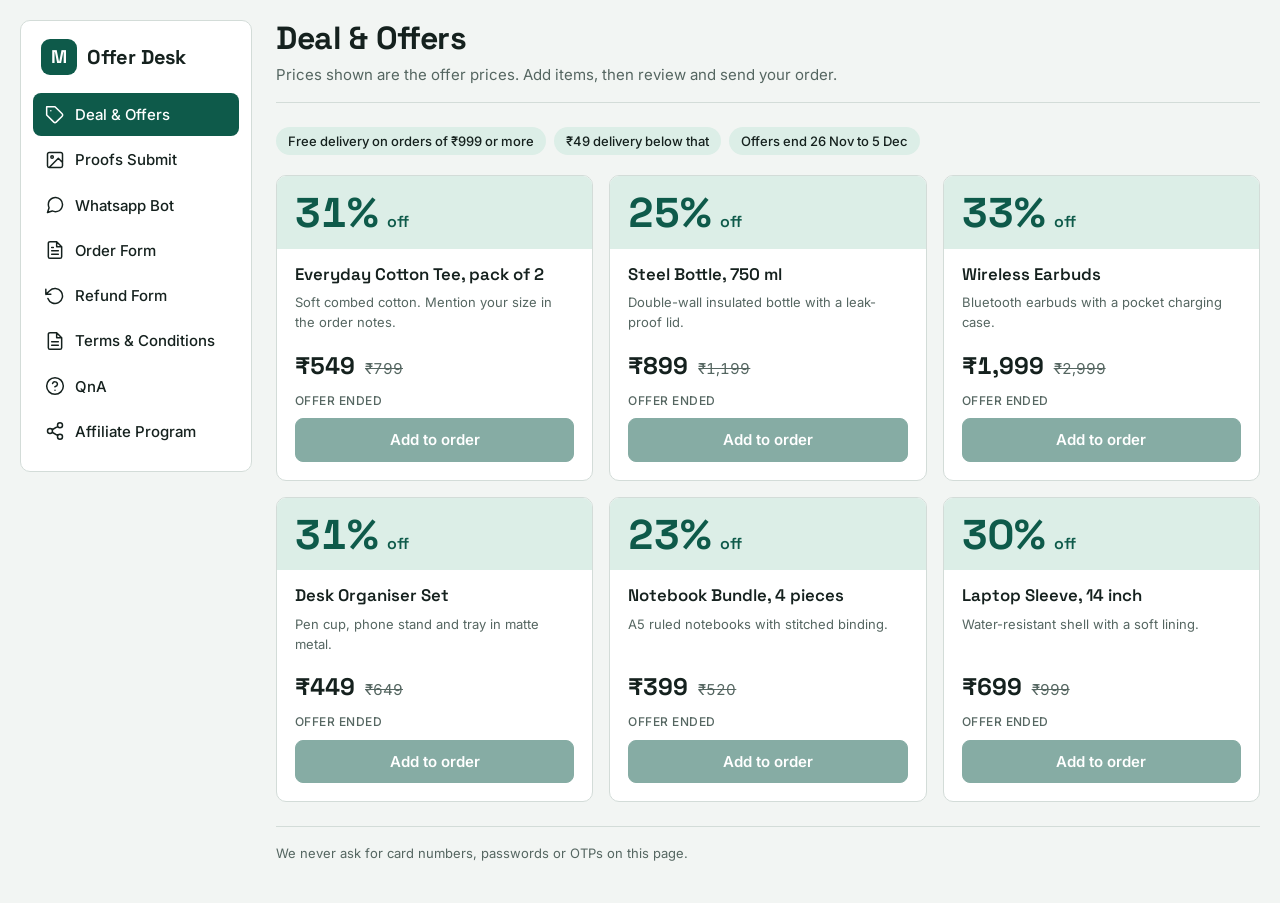
==== commit 181c27f0: "Add files via upload" ====
--- a/index.html
+++ b/index.html
@@ -91,8 +91,8 @@
 
 /* shell */
 .shell { max-width: 1240px; margin: 0 auto; display: grid; grid-template-columns: 232px minmax(0, 1fr); gap: 24px; align-items: start; }
-.side { position: sticky; top: max(16px, env(safe-area-inset-top, 0px)); background: var(--surface); border: 1px solid var(--line); border-radius: var(--radius); padding: 18px 12px; display: flex; flex-direction: column; gap: 18px; min-width: 0; }
-.brand { font-family: var(--font-display); font-weight: 700; font-size: 1.25rem; text-decoration: none; color: var(--ink); letter-spacing: -0.01em; padding: 0 8px; flex-shrink: 0; }
+.side { position: sticky; top: max(16px, env(safe-area-inset-top, 0px)); background: var(--surface); border: 1px solid var(--line); border-radius: var(--radius); padding: 18px 12px; display: flex; flex-direction: column; gap: 18px; min-width: 0; max-height: calc(100vh - 32px); overflow-y: auto; }
+.brand { font-family: var(--font-display); font-weight: 700; font-size: 1.25rem; text-decoration: none; color: var(--ink); letter-spacing: -0.01em; padding: 0 8px; flex-shrink: 0; display: flex; align-items: center; gap: 10px; }
 .side nav { display: flex; flex-direction: column; gap: 2px; }
 .side nav a { display: flex; align-items: center; gap: 10px; padding: 10px 12px; border-radius: 8px; color: var(--ink); text-decoration: none; font-weight: 500; }
 .side nav a:hover { background: var(--accent-soft); }
@@ -230,11 +230,24 @@
 .result .summarybox { font-family: ui-monospace, "SF Mono", Menlo, Consolas, monospace; font-size: 13px; min-height: 0; }
 .actions { display: flex; flex-wrap: wrap; gap: 10px; }
 
+.logo { width: 36px; height: 36px; border-radius: 9px; background: var(--accent); color: var(--accent-ink); display: inline-grid; place-items: center; font-family: var(--font-display); font-weight: 700; font-size: 1.15rem; flex-shrink: 0; overflow: hidden; }
+.logo.img { background: none; }
+.logo img { width: 100%; height: 100%; object-fit: contain; }
+.panel.stack { display: flex; flex-direction: column; gap: 12px; }
+.codebox { display: flex; flex-wrap: wrap; align-items: center; gap: 12px; margin: 4px 0; }
+.codebox .ref { font-size: 1.4rem; letter-spacing: 0.06em; background: var(--accent-soft); color: var(--accent); padding: 8px 14px; border-radius: 8px; overflow-wrap: anywhere; }
+.faq { display: flex; flex-direction: column; gap: 8px; }
+.faq details { background: var(--surface); border: 1px solid var(--line); border-radius: var(--radius); padding: 12px 16px; }
+.faq summary { font-weight: 600; cursor: pointer; }
+.faq details p { margin-top: 8px; color: var(--muted); }
+.terms { display: flex; flex-direction: column; gap: 16px; }
+.terms h3 { margin-bottom: 4px; }
+.terms p { color: var(--muted); }
 .foot { border-top: 1px solid var(--line); padding-top: 16px; color: var(--muted); font-size: 13px; display: flex; flex-direction: column; gap: 4px; }
 
 @media (max-width: 900px) {
   .shell { grid-template-columns: minmax(0, 1fr); gap: 16px; }
-  .side { position: static; flex-direction: row; align-items: center; gap: 8px 12px; padding: 8px 10px; }
+  .side { position: static; flex-direction: row; align-items: center; gap: 8px 12px; padding: 8px 10px; max-height: none; overflow-y: visible; }
   .side nav { flex-direction: row; overflow-x: auto; flex: 1; min-width: 0; }
   .side nav a { white-space: nowrap; padding: 8px 12px; }
   .brand { padding: 0 4px; }
@@ -251,12 +264,20 @@
 <body>
 <div class="shell">
   <aside class="side">
-    <a class="brand" href="#offers" id="brand">Offer Desk</a>
+    <a class="brand" href="#offers"><span class="logo" id="logo" aria-hidden="true">M</span><span id="brandName">Offer Desk</span></a>
     <nav aria-label="Pages">
-      <a href="#orders" data-view="orders"><span class="ico" data-icon="package"></span>Orders Dashboard</a>
-      <a href="#offers" data-view="offers"><span class="ico" data-icon="tag"></span>Deals &amp; Offers</a>
-      <a href="#order" data-view="order"><span class="ico" data-icon="bag"></span>Place an Order<span class="count num" id="navCount" hidden></span></a>
+      <a href="#orders" data-view="orders" data-login="1"><span class="ico" data-icon="package"></span>Orders Dashboard</a>
+      <a href="#payments" data-view="payments" data-login="1"><span class="ico" data-icon="wallet"></span>Payment Dashboard</a>
+      <a href="#offers" data-view="offers"><span class="ico" data-icon="tag"></span>Deal &amp; Offers</a>
+      <a href="#proofs" data-view="proofs"><span class="ico" data-icon="image"></span>Proofs Submit</a>
+      <a href="#referrals" data-view="referrals" data-login="1"><span class="ico" data-icon="users"></span>Referral Earnings</a>
+      <a href="#whatsapp" data-view="whatsapp"><span class="ico" data-icon="chat"></span>Whatsapp Bot</a>
+      <a href="#order" data-view="order"><span class="ico" data-icon="doc"></span>Order Form<span class="count num" id="navCount" hidden></span></a>
       <a href="#refund" data-view="refund"><span class="ico" data-icon="undo"></span>Refund Form</a>
+      <a href="#terms" data-view="terms"><span class="ico" data-icon="file"></span>Terms &amp; Conditions</a>
+      <a href="#qna" data-view="qna"><span class="ico" data-icon="help"></span>QnA</a>
+      <a href="#rewards" data-view="rewards" data-login="1"><span class="ico" data-icon="trend"></span>Rewards</a>
+      <a href="#affiliate" data-view="affiliate"><span class="ico" data-icon="share"></span>Affiliate Program</a>
     </nav>
   </aside>
 
@@ -366,6 +387,11 @@
           <div class="field">
             <label for="o-notes">Notes <span class="opt">optional</span></label>
             <textarea id="o-notes" name="notes" maxlength="400" placeholder="Size, colour, delivery instructions"></textarea>
+          </div>
+
+          <div class="field">
+            <label for="o-ref">Referral code <span class="opt">optional</span></label>
+            <input id="o-ref" name="referral" maxlength="30" autocapitalize="characters" autocomplete="off">
           </div>
 
           <p class="err" id="orderErr" role="alert"></p>
@@ -457,6 +483,134 @@
       </div>
     </section>
 
+    <!-- Payment Dashboard -->
+    <section class="view" id="view-payments" data-view="payments" hidden>
+      <div class="stats" id="payStats"></div>
+      <div class="sec">
+        <h2>Payments <span class="muted num" id="payCount"></span></h2>
+        <div class="rows" id="payList"></div>
+      </div>
+    </section>
+
+    <!-- Proofs Submit -->
+    <section class="view" id="view-proofs" data-view="proofs" hidden>
+      <div id="proofResult" class="result" hidden></div>
+      <div class="desk" id="proofDesk">
+        <form id="proofForm" class="panel">
+          <fieldset>
+            <legend>Your proof</legend>
+            <div class="grid2">
+              <div class="field">
+                <label for="pf-order">Order reference</label>
+                <input id="pf-order" name="orderRef" required maxlength="40" placeholder="ORD-1A2B3C4D" autocapitalize="characters">
+              </div>
+              <div class="field">
+                <label for="pf-type">What are you sharing</label>
+                <select id="pf-type" name="type" required>
+                  <option>Screenshot</option>
+                  <option>Video</option>
+                  <option>Other</option>
+                </select>
+              </div>
+              <div class="field">
+                <label for="pf-name">Full name</label>
+                <input id="pf-name" name="name" autocomplete="name" required maxlength="80">
+              </div>
+              <div class="field">
+                <label for="pf-contact">Phone or email</label>
+                <input id="pf-contact" name="contact" required maxlength="120" autocomplete="email">
+              </div>
+              <div class="field wide">
+                <label for="pf-link">Link to the file</label>
+                <input id="pf-link" name="link" type="url" required maxlength="500" placeholder="https://drive.google.com/...">
+              </div>
+              <div class="field wide">
+                <label for="pf-notes">Notes <span class="opt">optional</span></label>
+                <textarea id="pf-notes" name="notes" maxlength="400"></textarea>
+              </div>
+            </div>
+          </fieldset>
+          <p class="err" id="proofErr" role="alert"></p>
+          <div class="submitrow">
+            <button class="btn btn-primary" type="submit" id="proofSubmit">Submit proof</button>
+            <p class="hint" id="sendNote3" hidden></p>
+          </div>
+        </form>
+        <aside class="panel summary" aria-label="How to share a file">
+          <h3>How to share a file</h3>
+          <ul class="tips">
+            <li>Upload the screenshot or video to Google Drive or Google Photos.</li>
+            <li>Set sharing so anyone with the link can view it.</li>
+            <li>Paste that link here, together with your order reference.</li>
+          </ul>
+        </aside>
+      </div>
+      <div class="sec" id="proofListWrap">
+        <h2>Submitted proofs <span class="muted num" id="proofCount"></span></h2>
+        <div class="rows" id="proofList"></div>
+      </div>
+    </section>
+
+    <!-- Referral Earnings -->
+    <section class="view" id="view-referrals" data-view="referrals" hidden>
+      <div class="panel stack">
+        <h3>Your referral code</h3>
+        <div class="codebox">
+          <strong class="ref" id="refCode"></strong>
+          <button class="btn btn-sm" type="button" id="refCopy">Copy code</button>
+        </div>
+        <p class="muted" id="refRule"></p>
+      </div>
+      <div class="sec" id="refAdmin" hidden>
+        <h2>Codes used on orders</h2>
+        <div class="rows" id="refRows"></div>
+      </div>
+    </section>
+
+    <!-- Whatsapp Bot -->
+    <section class="view" id="view-whatsapp" data-view="whatsapp" hidden>
+      <div class="panel stack">
+        <h3>Message the shop on WhatsApp</h3>
+        <p class="muted" id="waText"></p>
+        <div class="field">
+          <label for="wa-order">Order reference <span class="opt">optional</span></label>
+          <input id="wa-order" maxlength="40" placeholder="ORD-1A2B3C4D" autocapitalize="characters">
+        </div>
+        <p><a class="btn btn-primary" id="waLink" href="#" target="_blank" rel="noopener noreferrer" hidden>Open WhatsApp</a></p>
+      </div>
+    </section>
+
+    <!-- Terms and conditions -->
+    <section class="view" id="view-terms" data-view="terms" hidden>
+      <p class="hint">Sample text for learning. Replace it with your own terms before real customers use this page.</p>
+      <div class="panel terms" id="termsBody"></div>
+    </section>
+
+    <!-- QnA -->
+    <section class="view" id="view-qna" data-view="qna" hidden>
+      <div class="faq" id="faqList"></div>
+    </section>
+
+    <!-- Rewards -->
+    <section class="view" id="view-rewards" data-view="rewards" hidden>
+      <div class="stats" id="rewardStats"></div>
+      <div class="panel stack">
+        <h3>How points work</h3>
+        <p class="muted" id="rewardRule"></p>
+        <p class="hint" id="rewardNote"></p>
+      </div>
+    </section>
+
+    <!-- Affiliate Program -->
+    <section class="view" id="view-affiliate" data-view="affiliate" hidden>
+      <div class="panel stack">
+        <h3>Earn by sharing the shop</h3>
+        <p class="muted">Share your referral code with friends. When they use it on an order, you earn a share of that order once it is paid. This is a sample program for learning, the shop decides the real terms.</p>
+        <p><a class="btn btn-primary" href="#referrals" id="affCode">Get your referral code</a></p>
+        <p class="hint">Questions about the program? Use the Whatsapp Bot page to message the shop.</p>
+      </div>
+    </section>
+
     <footer class="foot">
       <p>We never ask for card numbers, passwords or OTPs on this page.</p>
       <p id="contactLine" hidden></p>
@@ -470,7 +624,10 @@
 
   // Edit these blocks to change the shop. Everything else renders from them.
   var CONFIG = { shop: "Offer Desk", cur: "₹", deliveryFee: 49, freeAbove: 999, contact: "",
-    // Static site only: paste your form service address here, for example "https://formspree.io/f/xxxxxxxx".
+    whatsapp: "",          // shop number with country code, digits only, for example 919876543210
+    logoUrl: "",           // address of your logo image; leave empty to show the M mark
+    referralPercent: 5, pointsPer100: 1,
+    // GitHub build only: paste your form service address, for example "https://formspree.io/f/xxxxxxxx"
     // Web3Forms also needs your key: formExtra: { access_key: "your-key" }
     formEndpoint: "", formExtra: {} };
   var PRODUCTS = [
@@ -495,6 +652,11 @@
     refunded: { label: "Refunded", tone: "good" },
     rejected: { label: "Rejected", tone: "bad" }
   };
+  var PROOF_STATUS = {
+    submitted: { label: "Submitted", tone: "warn" },
+    accepted: { label: "Accepted", tone: "good" },
+    rejected: { label: "Rejected", tone: "bad" }
+  };
   var ICONS = {
     package: "M16.5 9.4l-9-5.19M21 16V8a2 2 0 0 0-1-1.73l-7-4a2 2 0 0 0-2 0l-7 4A2 2 0 0 0 3 8v8a2 2 0 0 0 1 1.73l7 4a2 2 0 0 0 2 0l7-4A2 2 0 0 0 21 16z M3.27 6.96L12 12.01l8.73-5.05 M12 22.08V12",
     tag: "M20.59 13.41l-7.17 7.17a2 2 0 0 1-2.83 0L2 12V2h10l8.59 8.59a2 2 0 0 1 0 2.82z M7 7h.01",
@@ -502,7 +664,16 @@
     undo: "M1 4v6h6 M3.51 15a9 9 0 1 0 2.13-9.36L1 10",
     clock: "M12 22a10 10 0 1 0 0-20 10 10 0 0 0 0 20z M12 6v6l4 2",
     check: "M22 11.08V12a10 10 0 1 1-5.93-9.14 M22 4L12 14.01l-3-3",
-    x: "M12 22a10 10 0 1 0 0-20 10 10 0 0 0 0 20z M15 9l-6 6 M9 9l6 6"
+    x: "M12 22a10 10 0 1 0 0-20 10 10 0 0 0 0 20z M15 9l-6 6 M9 9l6 6",
+    wallet: "M21 12V7H5a2 2 0 0 1 0-4h14v4 M3 5v14a2 2 0 0 0 2 2h16v-5 M18 12a2 2 0 0 0 0 4h4v-4z",
+    image: "M19 3H5a2 2 0 0 0-2 2v14a2 2 0 0 0 2 2h14a2 2 0 0 0 2-2V5a2 2 0 0 0-2-2z M8.5 10a1.5 1.5 0 1 0 0-3 1.5 1.5 0 0 0 0 3z M21 15l-5-5L5 21",
+    users: "M17 21v-2a4 4 0 0 0-4-4H5a4 4 0 0 0-4 4v2 M9 11a4 4 0 1 0 0-8 4 4 0 0 0 0 8z M23 21v-2a4 4 0 0 0-3-3.87 M16 3.13a4 4 0 0 1 0 7.75",
+    chat: "M21 11.5a8.38 8.38 0 0 1-.9 3.8 8.5 8.5 0 0 1-7.6 4.7 8.38 8.38 0 0 1-3.8-.9L3 21l1.9-5.7a8.38 8.38 0 0 1-.9-3.8 8.5 8.5 0 0 1 4.7-7.6 8.38 8.38 0 0 1 3.8-.9h.5a8.48 8.48 0 0 1 8 8v.5z",
+    doc: "M14 2H6a2 2 0 0 0-2 2v16a2 2 0 0 0 2 2h12a2 2 0 0 0 2-2V8z M14 2v6h6 M16 13H8 M16 17H8 M10 9H8",
+    file: "M14 2H6a2 2 0 0 0-2 2v16a2 2 0 0 0 2 2h12a2 2 0 0 0 2-2V8z M14 2v6h6 M16 13H8 M16 17H8",
+    help: "M12 22a10 10 0 1 0 0-20 10 10 0 0 0 0 20z M9.09 9a3 3 0 0 1 5.83 1c0 2-3 3-3 3 M12 17h.01",
+    trend: "M23 6l-9.5 9.5-5-5L1 18 M17 6h6v6",
+    share: "M18 8a3 3 0 1 0 0-6 3 3 0 0 0 0 6z M6 15a3 3 0 1 0 0-6 3 3 0 0 0 0 6z M18 22a3 3 0 1 0 0-6 3 3 0 0 0 0 6z M8.59 13.51l6.83 3.98 M15.41 6.51l-6.82 3.98"
   };
   function svg(name, size) {
     return '<svg viewBox="0 0 24 24" width="' + size + '" height="' + size + '" fill="none" stroke="currentColor" stroke-width="1.8" stroke-linecap="round" stroke-linejoin="round" aria-hidden="true"><path d="' + ICONS[name] + '"/></svg>';
@@ -544,16 +715,24 @@
 
   /* ---------- who is viewing (set at boot) ---------- */
   var db = null, uid = null, canEdit = false, isOwner = false, booted = false;
-  var STATIC = !(window.claude && window.claude.use);
+  var STATIC = true; // the GitHub build sets this to true
 
   /* ---------- pages: one view per address ---------- */
-  var VIEWS = STATIC ? ["offers", "order", "refund"] : ["orders", "offers", "order", "refund"];
-  if (STATIC) { var dashLink = document.querySelector('nav a[data-view="orders"]'); if (dashLink) dashLink.hidden = true; }
-  var TITLES = { orders: "Orders Dashboard", offers: "Deals & Offers", order: "Place an Order", refund: "Refund Form" };
+  var VIEWS = ["orders", "payments", "offers", "proofs", "referrals", "whatsapp", "order", "refund", "terms", "qna", "rewards", "affiliate"];
+  var LOGIN_VIEWS = ["orders", "payments", "referrals", "rewards"];
+  var TITLES = { orders: "Orders Dashboard", payments: "Payment Dashboard", offers: "Deal & Offers", proofs: "Proofs Submit", referrals: "Referral Earnings", whatsapp: "Whatsapp Bot", order: "Order Form", refund: "Refund Form", terms: "Terms & Conditions", qna: "QnA", rewards: "Rewards", affiliate: "Affiliate Program" };
   var SUBS = {
+    payments: "Amounts paid and still pending for each order.",
     offers: "Prices shown are the offer prices. Add items, then review and send your order.",
+    proofs: "Share a link to a screenshot or video for an order.",
+    referrals: "Share your code and see which orders used it.",
+    whatsapp: "Message the shop for updates or help.",
     order: "Fill in your delivery details. Nothing is charged on this page.",
-    refund: "Tell us what went wrong with an order."
+    refund: "Tell us what went wrong with an order.",
+    terms: "Please read these before you order.",
+    qna: "Quick answers to common questions.",
+    rewards: "Points you earn on paid orders.",
+    affiliate: "Earn by sharing the shop."
   };
   function subFor(name) {
     if (name !== "orders") return SUBS[name];
@@ -562,7 +741,7 @@
   }
   var currentView = "offers";
   function showView(name) {
-    if (VIEWS.indexOf(name) < 0) name = "offers";
+    if (VIEWS.indexOf(name) < 0 || (STATIC && LOGIN_VIEWS.indexOf(name) >= 0)) name = "offers";
     currentView = name;
     document.querySelectorAll(".view").forEach(function (s) { s.hidden = s.dataset.view !== name; });
     document.querySelectorAll("nav a[data-view]").forEach(function (a) {
@@ -571,13 +750,19 @@
     });
     $("#viewTitle").textContent = TITLES[name];
     $("#viewSub").textContent = subFor(name);
+    renderPage(name);
     window.scrollTo(0, 0);
   }
   function route() { showView(location.hash.slice(1)); }
   addEventListener("hashchange", route);
 
   /* ---------- header, facts ---------- */
-  $("#brand").textContent = CONFIG.shop;
+  $("#brandName").textContent = CONFIG.shop;
+  if (CONFIG.logoUrl) {
+    var lg = $("#logo"); lg.textContent = ""; lg.classList.add("img");
+    var im = document.createElement("img"); im.src = CONFIG.logoUrl; im.alt = ""; lg.append(im);
+  }
+  document.querySelectorAll("nav a[data-login]").forEach(function (a) { a.hidden = STATIC; });
   var ends = PRODUCTS.map(function (p) { return p.until; }).sort();
   [
     "Free delivery on orders of " + inr(CONFIG.freeAbove) + " or more",
@@ -708,12 +893,12 @@
   async function save(kind, rec, summary) {
     if (STATIC) {
       if (!CONFIG.formEndpoint) throw { code: "no_endpoint" };
-      var isOrder = kind === "orders";
+      var LABEL = { orders: "order", refunds: "refund request", proofs: "proof" };
       var contact = rec.contact || "";
-      var subject = "New " + (isOrder ? "order " : "refund request ") + rec.ref;
+      var subject = "New " + LABEL[kind] + " " + rec.ref;
       var payload = Object.assign({}, CONFIG.formExtra, {
         reference: rec.ref,
-        type: isOrder ? "Order" : "Refund request",
+        type: LABEL[kind],
         subject: subject,
         _subject: subject,
         name: rec.name,
@@ -779,6 +964,7 @@
       email: String(f.get("email") || "").trim(), address: String(f.get("address") || "").trim(),
       pin: String(f.get("pin") || "").trim(), payment: String(f.get("payment") || "cod"),
       notes: String(f.get("notes") || "").trim(),
+      referral: String(f.get("referral") || "").trim().toUpperCase(), by: uid || "",
       items: PRODUCTS.filter(function (p) { return qty[p.id] > 0; }).map(function (p) { return { id: p.id, name: p.name, qty: qty[p.id], price: p.price }; }),
       total: t.total, delivery: t.delivery
     };
@@ -790,7 +976,7 @@
       "Items: " + lineItems(rec.items).join("; "),
       "Delivery: " + (rec.delivery ? inr(rec.delivery) : "Free"),
       "Total: " + inr(rec.total),
-      "Payment: " + PAY[rec.payment] + (rec.notes ? "\nNotes: " + rec.notes : "")
+      "Payment: " + PAY[rec.payment] + (rec.referral ? "\nReferral code: " + rec.referral : "") + (rec.notes ? "\nNotes: " + rec.notes : "")
     ].join("\n");
     var btn = $("#orderSubmit"); btn.disabled = true; btn.textContent = "Sending…";
     var ok = true;
@@ -999,6 +1185,7 @@
 
   function renderDash() {
     renderStats();
+    renderPayments(); renderRewards(); renderReferrals(); renderProofList();
     var ol = $("#orderList"), rl = $("#refundList");
     ol.textContent = ""; rl.textContent = "";
     FILTERS.forEach(function (f) {
@@ -1041,11 +1228,258 @@
     function fail() { clearTimeout(timer); setNote("Couldn't load orders in this view."); }
     db.collection("orders").onSnapshot(function (s) { orders = flatten(s, "orders"); seen(s); renderDash(); }, fail);
     db.collection("refunds").onSnapshot(function (s) { refunds = flatten(s, "refunds"); seen(s); renderDash(); }, fail);
+    db.collection("proofs").onSnapshot(function (s) { proofs = flatten(s, "proofs"); seen(s); renderDash(); }, fail);
     db.collection("status").onSnapshot(function (s) {
       var m = {};
       s.docs.forEach(function (d) { var v = d.data() || {}; m[d.id] = v.status; });
       statusMap = m; renderDash();
     }, fail);
+  }
+
+  /* ---------- extra pages ---------- */
+  var proofs = [];
+  var PROOF_URL = /^https?:\/\//i;
+  var TERMS = [
+    ["Orders", "An order is confirmed only after the shop contacts you. The shop may cancel an order if an item is unavailable."],
+    ["Prices and offers", "Offer prices apply until the end date shown on each offer. The total shown in your order summary is the price for that order."],
+    ["Payment", "Nothing is charged on this website. You pay on delivery, or by UPI or bank transfer after the shop confirms your order."],
+    ["Delivery", "The delivery fee and the free delivery limit are shown in your order summary."],
+    ["Refunds and replacements", "Use the Refund Form with your order reference. Each request is reviewed individually."],
+    ["Your details", "Your name, phone and address are used only to process your order and any refund request."]
+  ];
+  function drawStats(box, cards) {
+    box.textContent = "";
+    cards.forEach(function (c) {
+      var card = el("div", "stat");
+      var tile = el("span", "tile " + c[3]);
+      if (c[0] && c[0].indexOf("text:") === 0) tile.textContent = c[0].slice(5);
+      else if (c[0]) tile.innerHTML = svg(c[0], 20);
+      else tile.textContent = CONFIG.cur;
+      var txt = el("div");
+      txt.append(el("div", "k", c[1]), el("div", "v", c[2]));
+      card.append(tile, txt);
+      box.append(card);
+    });
+  }
+  function gateMsg(box) {
+    box.textContent = "";
+    if (!booted) { box.append(emptyNote("Loading…")); return true; }
+    if (!(db && uid)) { box.append(emptyNote("This page shows your own data when you open it signed in. It stays empty in this view.")); return true; }
+    return false;
+  }
+  function payState(o) {
+    var s = orderStatus(o);
+    if (s === "cancelled") return { label: "Cancelled", tone: "bad", paid: false, cancelled: true };
+    if (s === "paid" || s === "delivered") return { label: "Paid", tone: "good", paid: true, cancelled: false };
+    return { label: "Pending", tone: "warn", paid: false, cancelled: false };
+  }
+
+  function renderPayments() {
+    var stats = $("#payStats"), box = $("#payList");
+    var total = 0, paid = 0, pending = 0, cod = 0;
+    orders.forEach(function (o) {
+      var p = payState(o), t = o.total || 0;
+      if (p.cancelled) return;
+      total += t;
+      if (p.paid) paid += t; else { pending += t; if (o.payment === "cod") cod += t; }
+    });
+    drawStats(stats, [
+      [null, "Total amount", inr(total), "info"],
+      ["check", "Paid", inr(paid), "good"],
+      ["clock", "Awaiting payment", inr(pending), "warn"],
+      ["bag", "Pay on delivery", inr(cod), "info"]
+    ]);
+    $("#payCount").textContent = orders.length ? "(" + orders.length + ")" : "";
+    if (gateMsg(box)) return;
+    if (!orders.length) { box.append(emptyNote(dashReady ? "No orders yet, so no payments to show." : "Loading…")); return; }
+    orders.forEach(function (o) {
+      var p = payState(o);
+      var row = el("article", "row");
+      var top = el("div", "otop"), id = el("div", "oid");
+      id.append(el("strong", "ref", o.ref), el("span", "muted small", when(o.createdAt)));
+      top.append(id, pill(p));
+      row.append(top, el("p", "small muted", "Method: " + (PAY[o.payment] || o.payment || "")));
+      var bot = el("div", "obot");
+      bot.append(el("span", "amt", inr(o.total || 0)));
+      if (isOwner && db && !p.paid && !p.cancelled) {
+        var b = el("button", "btn btn-sm", "Mark paid"); b.type = "button";
+        b.addEventListener("click", function () { setStatus(o.ref, "paid", "order", b, ""); });
+        bot.append(b);
+      }
+      row.append(bot);
+      box.append(row);
+    });
+  }
+
+  function renderRewards() {
+    var mine = canEdit ? orders.filter(function (o) { return uid && o.by === uid; }) : orders;
+    var paidTotal = 0, paidCount = 0;
+    mine.forEach(function (o) { var p = payState(o); if (p.paid) { paidTotal += o.total || 0; paidCount++; } });
+    var points = Math.floor(paidTotal / 100 * CONFIG.pointsPer100);
+    drawStats($("#rewardStats"), [
+      ["text:P", "Points earned", String(points), "good"],
+      ["check", "Paid orders", String(paidCount), "info"],
+      [null, "Paid amount", inr(paidTotal), "info"]
+    ]);
+    $("#rewardRule").textContent = "You earn " + CONFIG.pointsPer100 + (CONFIG.pointsPer100 === 1 ? " point" : " points") + " for every " + inr(100) + " of paid orders. This is a sample rule for learning. The shop decides how points can be used.";
+    $("#rewardNote").textContent = (booted && !(db && uid)) ? "Open this page signed in to see your points." : (canEdit ? "Shows points for orders you placed yourself." : "");
+  }
+
+  function myCode() {
+    if (!uid) return "";
+    var h = 0;
+    for (var i = 0; i < uid.length; i++) h = (h * 31 + uid.charCodeAt(i)) >>> 0;
+    return "R" + h.toString(36).toUpperCase().padStart(7, "0").slice(-7);
+  }
+  $("#refCopy").addEventListener("click", async function () {
+    var b = this;
+    try { await navigator.clipboard.writeText(myCode()); b.textContent = "Copied"; }
+    catch (_) { b.textContent = "Select the code and copy it"; }
+  });
+  function renderReferrals() {
+    var code = myCode();
+    $("#refCode").textContent = code || "Open this page signed in to get your code";
+    $("#refCopy").hidden = !code;
+    $("#refRule").textContent = "When someone enters your code on the Order Form and that order is paid, the shop records " + CONFIG.referralPercent + "% of the paid amount as your earnings. This is a sample rate for learning. The shop sets the real rate and records any payout.";
+    var admin = $("#refAdmin"), rows = $("#refRows");
+    admin.hidden = !canEdit;
+    rows.textContent = "";
+    if (!canEdit) return;
+    var map = {};
+    orders.forEach(function (o) {
+      if (!o.referral) return;
+      var m = map[o.referral] || (map[o.referral] = { orders: 0, paid: 0 });
+      m.orders++;
+      if (payState(o).paid) m.paid += o.total || 0;
+    });
+    var codes = Object.keys(map).sort(function (a, b) { return map[b].orders - map[a].orders; });
+    if (!codes.length) { rows.append(emptyNote("No order has used a referral code yet.")); return; }
+    codes.forEach(function (c) {
+      var m = map[c], row = el("article", "row");
+      var top = el("div", "otop");
+      top.append(el("strong", "ref", c), el("span", "muted small", m.orders + (m.orders === 1 ? " order" : " orders")));
+      var bot = el("div", "obot");
+      bot.append(el("span", "small muted", "Paid amount " + inr(m.paid)), el("span", "amt", inr(m.paid * CONFIG.referralPercent / 100)));
+      row.append(top, bot);
+      rows.append(row);
+    });
+  }
+
+  /* proofs */
+  $("#proofForm").addEventListener("submit", async function (e) {
+    e.preventDefault();
+    $("#proofErr").textContent = "";
+    var f = new FormData(e.target);
+    var link = String(f.get("link") || "").trim();
+    if (!PROOF_URL.test(link)) { $("#proofErr").textContent = "Paste a link that starts with http:// or https://"; return; }
+    var rec = {
+      ref: makeRef("PRF"), createdAt: new Date().toISOString(),
+      orderRef: String(f.get("orderRef") || "").trim().toUpperCase(),
+      name: String(f.get("name") || "").trim(), contact: String(f.get("contact") || "").trim(),
+      type: String(f.get("type") || ""), link: link, notes: String(f.get("notes") || "").trim(), by: uid || ""
+    };
+    var summary = [
+      "Proof " + rec.ref,
+      "Order: " + rec.orderRef,
+      "Name: " + rec.name + "  Contact: " + rec.contact,
+      "Type: " + rec.type,
+      "Link: " + rec.link,
+      rec.notes ? "Notes: " + rec.notes : ""
+    ].filter(Boolean).join("\n");
+    var btn = $("#proofSubmit"); btn.disabled = true; btn.textContent = "Sending…";
+    var ok = true;
+    try { await save("proofs", rec, summary); } catch (_) { ok = false; }
+    btn.disabled = false; btn.textContent = "Submit proof";
+    if (ok) {
+      showResult($("#proofResult"), $("#proofDesk"), true, "Proof received",
+        ["Your reference is " + rec.ref + " for order " + rec.orderRef + "."], summary, "Submit another proof");
+      e.target.reset();
+    } else {
+      showResult($("#proofResult"), $("#proofDesk"), false, "Not sent yet",
+        ["This view could not send the proof to the shop. Copy the details below and message them to the shop with reference " + rec.ref + "."], summary, "Back to the form");
+    }
+  });
+  function renderProofList() {
+    var wrap = $("#proofListWrap");
+    if (STATIC) { wrap.hidden = true; return; }
+    var box = $("#proofList");
+    $("#proofCount").textContent = proofs.length ? "(" + proofs.length + ")" : "";
+    if (gateMsg(box)) return;
+    if (!proofs.length) { box.append(emptyNote(dashReady ? "No proofs submitted yet." : "Loading…")); return; }
+    proofs.forEach(function (p) {
+      var st = PROOF_STATUS[statusMap[p.ref]] ? statusMap[p.ref] : "submitted";
+      var row = el("article", "row");
+      var top = el("div", "otop"), id = el("div", "oid");
+      id.append(el("strong", "ref", p.ref), el("span", "muted small", when(p.createdAt)));
+      top.append(id, pill(PROOF_STATUS[st]));
+      row.append(top, el("p", null, "Order " + (p.orderRef || "") + " · " + (p.type || "")));
+      if (canEdit) row.append(el("p", null, [p.name, p.contact].filter(Boolean).join(" · ")));
+      if (PROOF_URL.test(p.link || "")) {
+        var a = el("a", null, p.link); a.href = p.link; a.target = "_blank"; a.rel = "noopener noreferrer";
+        row.append(a);
+      }
+      if (p.notes) row.append(el("p", "small muted", p.notes));
+      if (isOwner && db) {
+        var bot = el("div", "obot");
+        bot.append(el("span"));
+        bot.append(statusSelect(PROOF_STATUS, st, function (sel) { setStatus(p.ref, sel.value, "proof", sel, st); }));
+        row.append(bot);
+      }
+      box.append(row);
+    });
+  }
+
+  /* whatsapp */
+  function waLink() {
+    var num = String(CONFIG.whatsapp || "").replace(/\D/g, "");
+    var ref = $("#wa-order").value.trim();
+    var msg = "Hello, I need help" + (ref ? " with order " + ref : "") + ".";
+    return num ? "https://wa.me/" + num + "?text=" + encodeURIComponent(msg) : "";
+  }
+  function updateWa() {
+    var a = $("#waLink"), link = waLink();
+    a.hidden = !link;
+    if (link) a.href = link;
+    $("#waText").textContent = link
+      ? "Open a WhatsApp chat with the shop. Add your order reference to include it in the message. Automatic bot replies are not set up, the shop answers by hand."
+      : "The shop has not added a WhatsApp number yet.";
+  }
+  $("#wa-order").addEventListener("input", updateWa);
+
+  /* terms, QnA, affiliate */
+  function renderTerms() {
+    var box = $("#termsBody");
+    if (box.dataset.done) return;
+    box.dataset.done = "1";
+    TERMS.forEach(function (t) {
+      var d = el("div");
+      d.append(el("h3", null, t[0]), el("p", null, t[1]));
+      box.append(d);
+    });
+  }
+  function renderFaq() {
+    var box = $("#faqList");
+    if (box.dataset.done) return;
+    box.dataset.done = "1";
+    var items = [
+      ["How do I place an order?", "Add items from Deal & Offers, then fill in the Order Form and send it."],
+      ["Do I pay on this website?", "No. Nothing is charged here. You pay on delivery, or by UPI or bank transfer after the shop confirms your order."],
+      ["How do I ask for a refund?", "Use the Refund Form and enter the order reference you received when you ordered."],
+      ["What can I send as proof?", "Use Proofs Submit to share a link to a screenshot or video, together with your order reference."],
+      ["I lost my order reference. What now?", "Look for the summary you copied or the confirmation shown after ordering. If you cannot find it, message the shop."]
+    ];
+    if (!STATIC) items.splice(2, 0, ["How do I follow my order?", "Open Orders Dashboard while signed in to see its current status."]);
+    items.forEach(function (q) {
+      var d = el("details");
+      d.append(el("summary", null, q[0]), el("p", null, q[1]));
+      box.append(d);
+    });
+  }
+  function renderPage(name) {
+    if (name === "terms") renderTerms();
+    else if (name === "qna") renderFaq();
+    else if (name === "whatsapp") updateWa();
+    else if (name === "affiliate") $("#affCode").hidden = STATIC;
   }
 
   function updateWho() {
@@ -1070,7 +1504,7 @@
     booted = true;
     if (STATIC ? !CONFIG.formEndpoint : (!db || !uid)) {
       var msg = "Orders from this view can't be sent automatically. After you submit, you'll get a summary to copy and send to the shop.";
-      ["#sendNote", "#sendNote2"].forEach(function (s) { var n = $(s); n.textContent = msg; n.hidden = false; });
+      ["#sendNote", "#sendNote2", "#sendNote3"].forEach(function (s) { var n = $(s); n.textContent = msg; n.hidden = false; });
     }
     updateWho();
     route();
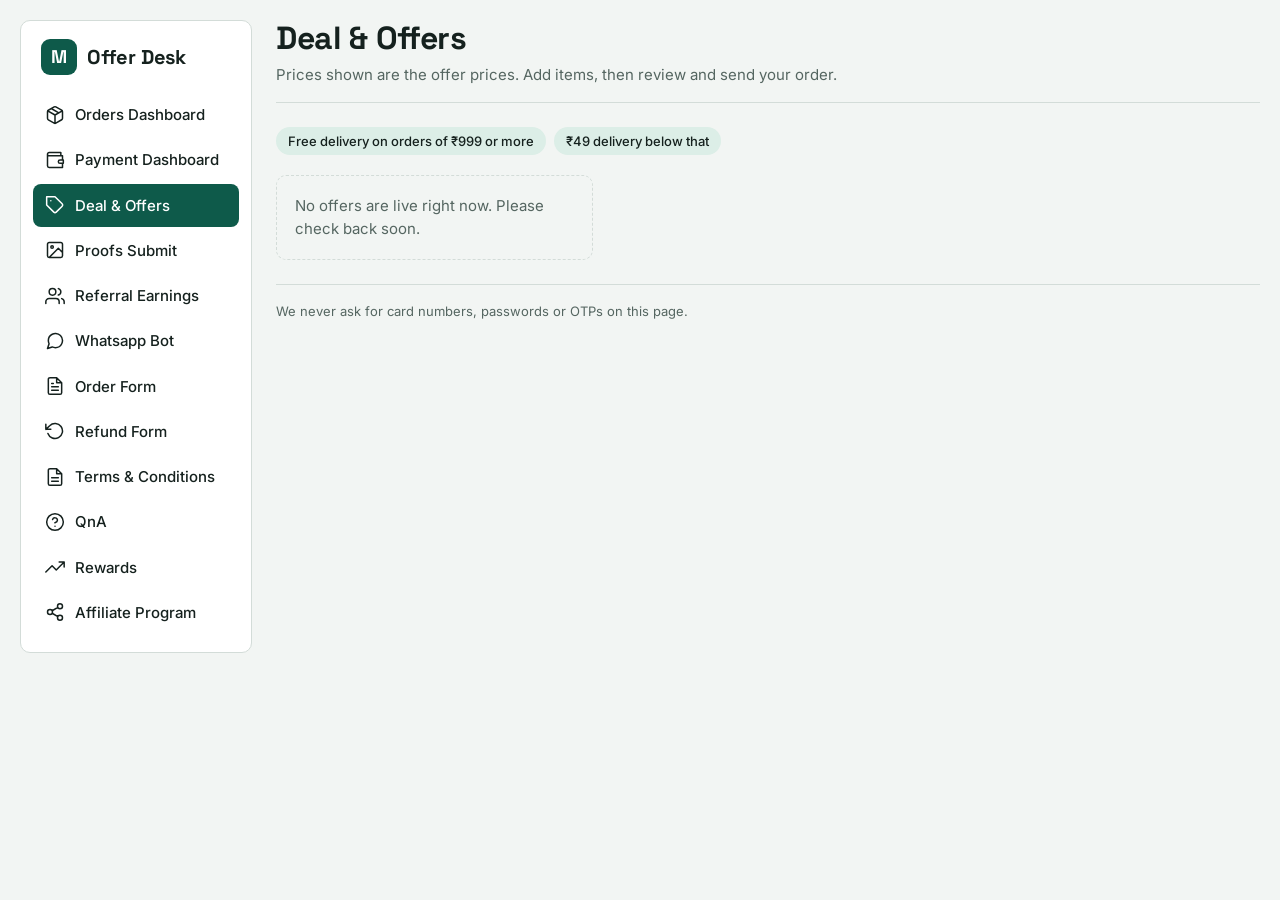
==== commit 3d3c7380: "Add files via upload" ====
--- a/index.html
+++ b/index.html
@@ -3,281 +3,29 @@
 <head>
 <meta charset="utf-8">
 <meta name="viewport" content="width=device-width, initial-scale=1, viewport-fit=cover">
-<style>:root{color-scheme:light}body{margin:0}[hidden]{display:none!important}img{max-width:100%}</style>
-<title>Offer Desk</title>
-<meta name="claude:viewport-fit-sides" content="cover">
+<title>Deal &amp; Offers · Offer Desk</title>
 <link rel="preconnect" href="https://fonts.googleapis.com">
 <link rel="preconnect" href="https://fonts.gstatic.com" crossorigin>
 <link rel="stylesheet" href="https://fonts.googleapis.com/css2?family=Inter:wght@400;500;600&family=Space+Grotesk:wght@500;600;700&display=swap">
-<style>
-/* Layout: dashboard shell. Left menu (becomes a scrolling strip on phones), a title bar, then one page at a time: orders dashboard with stat cards and filters, offers, order form, refund form. */
-:root {
-  --bg: #F2F5F3;
-  --surface: #FFFFFF;
-  --ink: #15211E;
-  --muted: #556661;
-  --line: #D3DCD8;
-  --accent: #0E5A4A;
-  --accent-ink: #FFFFFF;
-  --accent-soft: #DCEEE7;
-  --danger: #B3261E;
-  --danger-soft: #FBE4E1;
-  --warn: #8A5A00;
-  --warn-soft: #FBEFD0;
-  --info: #1D4F9E;
-  --info-soft: #DDE9FB;
-  --font-display: "Space Grotesk", "Segoe UI", system-ui, sans-serif;
-  --font-body: "Inter", "Segoe UI", system-ui, sans-serif;
-  --radius: 10px;
-}
-@media (prefers-color-scheme: dark) {
-  :root:not([data-theme="light"]) {
-    --bg: #0E1513;
-    --surface: #16201D;
-    --ink: #E6EFEC;
-    --muted: #93A59F;
-    --line: #2A3935;
-    --accent: #5FC9A9;
-    --accent-ink: #06241C;
-    --accent-soft: #1B3A31;
-    --danger: #F2877F;
-    --danger-soft: #3A1E1C;
-    --warn: #F0C36B;
-    --warn-soft: #3A2E10;
-    --info: #8DB6F5;
-    --info-soft: #1A2B47;
-    color-scheme: dark;
-  }
-}
-:root[data-theme="dark"] {
-  --bg: #0E1513;
-  --surface: #16201D;
-  --ink: #E6EFEC;
-  --muted: #93A59F;
-  --line: #2A3935;
-  --accent: #5FC9A9;
-  --accent-ink: #06241C;
-  --accent-soft: #1B3A31;
-  --danger: #F2877F;
-  --danger-soft: #3A1E1C;
-  --warn: #F0C36B;
-  --warn-soft: #3A2E10;
-  --info: #8DB6F5;
-  --info-soft: #1A2B47;
-  color-scheme: dark;
-}
-
-* { box-sizing: border-box; }
-body {
-  background: var(--bg);
-  color: var(--ink);
-  font-family: var(--font-body);
-  font-size: 15px;
-  line-height: 1.55;
-  padding-left: max(16px, env(safe-area-inset-left, 0px));
-  padding-right: max(16px, env(safe-area-inset-right, 0px));
-  padding-block: 20px 40px;
-}
-h1, h2, h3 { font-family: var(--font-display); margin: 0; text-wrap: balance; line-height: 1.15; }
-h1 { font-size: clamp(1.5rem, 3.4vw, 2rem); font-weight: 700; letter-spacing: -0.01em; }
-h2 { font-size: 1.2rem; font-weight: 600; }
-h3 { font-size: 1.05rem; font-weight: 600; }
-p { margin: 0; }
-a { color: var(--accent); }
-.muted { color: var(--muted); }
-.small { font-size: 13px; }
-.num { font-variant-numeric: tabular-nums; }
-:focus-visible { outline: 2px solid var(--accent); outline-offset: 2px; }
-
-/* shell */
-.shell { max-width: 1240px; margin: 0 auto; display: grid; grid-template-columns: 232px minmax(0, 1fr); gap: 24px; align-items: start; }
-.side { position: sticky; top: max(16px, env(safe-area-inset-top, 0px)); background: var(--surface); border: 1px solid var(--line); border-radius: var(--radius); padding: 18px 12px; display: flex; flex-direction: column; gap: 18px; min-width: 0; max-height: calc(100vh - 32px); overflow-y: auto; }
-.brand { font-family: var(--font-display); font-weight: 700; font-size: 1.25rem; text-decoration: none; color: var(--ink); letter-spacing: -0.01em; padding: 0 8px; flex-shrink: 0; display: flex; align-items: center; gap: 10px; }
-.side nav { display: flex; flex-direction: column; gap: 2px; }
-.side nav a { display: flex; align-items: center; gap: 10px; padding: 10px 12px; border-radius: 8px; color: var(--ink); text-decoration: none; font-weight: 500; }
-.side nav a:hover { background: var(--accent-soft); }
-.side nav a[aria-current="page"] { background: var(--accent); color: var(--accent-ink); }
-.ico { display: inline-flex; flex-shrink: 0; }
-.count { background: var(--accent); color: var(--accent-ink); border-radius: 999px; padding: 0 7px; font-size: 12px; margin-left: auto; }
-.side nav a[aria-current="page"] .count { background: var(--accent-ink); color: var(--accent); }
-.main { display: flex; flex-direction: column; gap: 24px; min-width: 0; }
-.bar { display: flex; flex-wrap: wrap; align-items: flex-start; justify-content: space-between; gap: 8px 16px; padding-bottom: 16px; border-bottom: 1px solid var(--line); }
-.bar p { max-width: 64ch; margin-top: 6px; }
-.who { font-size: 13px; color: var(--muted); border: 1px solid var(--line); border-radius: 999px; padding: 4px 12px; background: var(--surface); }
-.who:empty { display: none; }
-.view { display: flex; flex-direction: column; gap: 20px; min-width: 0; }
-
-/* stat cards */
-.stats { display: grid; grid-template-columns: repeat(auto-fit, minmax(min(100%, 160px), 1fr)); gap: 12px; }
-.stat { background: var(--surface); border: 1px solid var(--line); border-radius: var(--radius); padding: 14px; display: flex; align-items: center; gap: 12px; min-width: 0; }
-.tile { width: 40px; height: 40px; border-radius: 10px; display: grid; place-items: center; flex-shrink: 0; font-family: var(--font-display); font-weight: 700; font-size: 1.1rem; }
-.tile.warn { background: var(--warn-soft); color: var(--warn); }
-.tile.info { background: var(--info-soft); color: var(--info); }
-.tile.good { background: var(--accent-soft); color: var(--accent); }
-.tile.bad { background: var(--danger-soft); color: var(--danger); }
-.stat .k { font-size: 13px; color: var(--muted); }
-.stat .v { font-family: var(--font-display); font-size: 1.35rem; font-weight: 700; font-variant-numeric: tabular-nums; overflow-wrap: anywhere; line-height: 1.2; }
-
-/* search and filters */
-.searchrow { display: flex; flex-wrap: wrap; gap: 8px; }
-.searchrow select { width: auto; }
-.searchrow input { flex: 1 1 200px; width: auto; }
-.filters { display: flex; flex-direction: column; gap: 8px; }
-.fopts { display: flex; flex-wrap: wrap; gap: 8px 18px; }
-.fopt { display: inline-flex; align-items: center; gap: 6px; font-size: 14px; font-weight: 500; cursor: pointer; }
-.fopt input { width: auto; accent-color: var(--accent); }
-
-/* pills */
-.pill { display: inline-flex; align-items: center; font-size: 12px; font-weight: 600; padding: 3px 10px; border-radius: 999px; white-space: nowrap; }
-.pill.warn { background: var(--warn-soft); color: var(--warn); }
-.pill.info { background: var(--info-soft); color: var(--info); }
-.pill.good { background: var(--accent-soft); color: var(--accent); }
-.pill.bad { background: var(--danger-soft); color: var(--danger); }
-
-/* rows */
-.rows { display: flex; flex-direction: column; gap: 10px; }
-.row { background: var(--surface); border: 1px solid var(--line); border-radius: var(--radius); padding: 14px 16px; display: flex; flex-direction: column; gap: 6px; min-width: 0; overflow-wrap: anywhere; }
-.otop { display: flex; flex-wrap: wrap; align-items: center; justify-content: space-between; gap: 6px 12px; }
-.oid { display: flex; flex-wrap: wrap; align-items: baseline; gap: 2px 12px; }
-.ref { font-family: ui-monospace, "SF Mono", Menlo, Consolas, monospace; font-size: 13px; }
-.obot { display: flex; flex-wrap: wrap; align-items: center; justify-content: space-between; gap: 8px 16px; margin-top: 4px; }
-.amt { font-family: var(--font-display); font-weight: 700; font-size: 1.1rem; font-variant-numeric: tabular-nums; }
-.sel-sm { width: auto; padding: 6px 10px; font-size: 14px; }
-.btn-sm { padding: 6px 12px; font-size: 14px; }
-.empty { border: 1px dashed var(--line); border-radius: var(--radius); padding: 18px; color: var(--muted); }
-.sec { display: flex; flex-direction: column; gap: 12px; }
-
-/* offers */
-.facts { list-style: none; padding: 0; margin: 0; display: flex; flex-wrap: wrap; gap: 8px; }
-.facts li { background: var(--accent-soft); color: var(--ink); border-radius: 999px; padding: 4px 12px; font-size: 13px; font-weight: 500; }
-.offers { display: grid; grid-template-columns: repeat(auto-fill, minmax(min(100%, 280px), 1fr)); gap: 16px; }
-.card { background: var(--surface); border: 1px solid var(--line); border-radius: var(--radius); display: flex; flex-direction: column; min-width: 0; overflow: hidden; }
-.deal { background: var(--accent-soft); padding: 16px 18px 14px; display: flex; align-items: baseline; gap: 8px; }
-.pct { font-family: var(--font-display); font-size: 2.6rem; font-weight: 700; line-height: 1; color: var(--accent); font-variant-numeric: tabular-nums; }
-.off { font-family: var(--font-display); font-weight: 600; font-size: 1rem; color: var(--accent); }
-.cbody { padding: 16px 18px 18px; display: flex; flex-direction: column; gap: 8px; flex: 1; }
-.price { display: flex; align-items: baseline; gap: 10px; margin-top: auto; padding-top: 6px; }
-.price strong { font-family: var(--font-display); font-size: 1.5rem; font-weight: 700; font-variant-numeric: tabular-nums; }
-.mrp { color: var(--muted); font-variant-numeric: tabular-nums; }
-.meta { font-size: 12px; letter-spacing: 0.04em; text-transform: uppercase; color: var(--muted); font-weight: 500; }
-.meta.soon { color: var(--danger); }
-.cartbar { position: sticky; bottom: max(12px, env(safe-area-inset-bottom, 0px)); display: flex; flex-wrap: wrap; align-items: center; justify-content: space-between; gap: 10px 16px; background: var(--surface); border: 1px solid var(--accent); border-radius: 10px; padding: 12px 16px; font-weight: 500; }
-.cartbar a.btn { text-decoration: none; }
-
-/* buttons */
-.btn { font: inherit; font-weight: 600; border: 1px solid var(--line); background: var(--surface); color: var(--ink); border-radius: 8px; padding: 9px 16px; cursor: pointer; text-decoration: none; display: inline-block; }
-.btn:hover { border-color: var(--accent); }
-.btn:disabled { opacity: 0.5; cursor: not-allowed; }
-.btn-primary { background: var(--accent); color: var(--accent-ink); border-color: var(--accent); }
-.btn-primary:hover { filter: brightness(1.08); }
-
-/* forms */
-.desk { display: grid; grid-template-columns: minmax(0, 1fr) 320px; gap: 24px; align-items: start; }
-.panel { background: var(--surface); border: 1px solid var(--line); border-radius: var(--radius); padding: 22px; min-width: 0; }
-form.panel { display: flex; flex-direction: column; gap: 24px; }
-fieldset { border: 0; padding: 0; margin: 0; min-width: 0; display: flex; flex-direction: column; gap: 12px; }
-legend { font-family: var(--font-display); font-weight: 600; font-size: 1.05rem; padding: 0; margin-bottom: 12px; }
-.grid2 { display: grid; grid-template-columns: repeat(auto-fit, minmax(min(100%, 220px), 1fr)); gap: 14px; }
-.field { display: flex; flex-direction: column; gap: 5px; min-width: 0; }
-.field.wide { grid-column: 1 / -1; }
-label, .lbl { font-size: 13px; font-weight: 500; }
-.opt { color: var(--muted); font-weight: 400; margin-left: 4px; }
-input, select, textarea {
-  font: inherit; font-size: 16px; color: var(--ink); background: var(--surface);
-  border: 1px solid var(--line); border-radius: 8px; padding: 10px 12px; width: 100%; min-width: 0;
-}
-input:focus, select:focus, textarea:focus { border-color: var(--accent); }
-textarea { resize: vertical; min-height: 84px; }
-.hint { font-size: 13px; color: var(--muted); }
-
-.items { display: flex; flex-direction: column; border: 1px solid var(--line); border-radius: 8px; }
-.item { display: flex; align-items: center; justify-content: space-between; gap: 12px; padding: 10px 12px; }
-.item + .item { border-top: 1px solid var(--line); }
-.item.has { background: var(--accent-soft); }
-.iinfo { display: flex; flex-direction: column; min-width: 0; }
-.iname { font-weight: 500; overflow-wrap: anywhere; }
-.step { display: inline-flex; align-items: center; gap: 4px; flex-shrink: 0; }
-.sbtn { font: inherit; font-weight: 600; width: 34px; height: 34px; border-radius: 8px; border: 1px solid var(--line); background: var(--surface); color: var(--ink); cursor: pointer; line-height: 1; }
-.sbtn:hover:not(:disabled) { border-color: var(--accent); }
-.sbtn:disabled { opacity: 0.4; cursor: not-allowed; }
-.sqty { min-width: 28px; text-align: center; font-weight: 600; font-variant-numeric: tabular-nums; }
-
-.choices { display: flex; flex-direction: column; gap: 8px; }
-.choice { display: flex; align-items: center; gap: 10px; border: 1px solid var(--line); border-radius: 8px; padding: 10px 12px; font-size: 15px; font-weight: 400; cursor: pointer; }
-.choice input { width: auto; accent-color: var(--accent); }
-.choice:has(input:checked) { border-color: var(--accent); background: var(--accent-soft); }
-
-.err { color: var(--danger); font-weight: 500; }
-.err:empty { display: none; }
-.submitrow { display: flex; flex-wrap: wrap; align-items: center; gap: 12px 16px; }
-
-.summary { position: sticky; top: max(16px, env(safe-area-inset-top, 0px)); display: flex; flex-direction: column; gap: 14px; }
-.lines { list-style: none; margin: 0; padding: 0; display: flex; flex-direction: column; gap: 8px; }
-.lines li { display: flex; justify-content: space-between; gap: 12px; }
-.lines li span:first-child { overflow-wrap: anywhere; }
-.totals { margin: 0; display: flex; flex-direction: column; gap: 6px; border-top: 1px solid var(--line); padding-top: 12px; }
-.totals div { display: flex; justify-content: space-between; gap: 12px; }
-.totals dt { color: var(--muted); }
-.totals dd { margin: 0; }
-.totals .save dd, .totals .save dt { color: var(--accent); font-weight: 500; }
-.totals .grand { border-top: 1px solid var(--line); padding-top: 10px; margin-top: 4px; }
-.totals .grand dt { color: var(--ink); font-weight: 600; }
-.totals .grand dd { font-family: var(--font-display); font-size: 1.3rem; font-weight: 700; }
-.tips { margin: 0; padding-left: 18px; display: flex; flex-direction: column; gap: 8px; color: var(--muted); }
-
-.result { border: 1px solid var(--accent); background: var(--accent-soft); border-radius: var(--radius); padding: 22px; display: flex; flex-direction: column; gap: 12px; }
-.result.warn { border-color: var(--danger); background: var(--danger-soft); }
-.result .summarybox { font-family: ui-monospace, "SF Mono", Menlo, Consolas, monospace; font-size: 13px; min-height: 0; }
-.actions { display: flex; flex-wrap: wrap; gap: 10px; }
-
-.logo { width: 36px; height: 36px; border-radius: 9px; background: var(--accent); color: var(--accent-ink); display: inline-grid; place-items: center; font-family: var(--font-display); font-weight: 700; font-size: 1.15rem; flex-shrink: 0; overflow: hidden; }
-.logo.img { background: none; }
-.logo img { width: 100%; height: 100%; object-fit: contain; }
-.panel.stack { display: flex; flex-direction: column; gap: 12px; }
-.codebox { display: flex; flex-wrap: wrap; align-items: center; gap: 12px; margin: 4px 0; }
-.codebox .ref { font-size: 1.4rem; letter-spacing: 0.06em; background: var(--accent-soft); color: var(--accent); padding: 8px 14px; border-radius: 8px; overflow-wrap: anywhere; }
-.faq { display: flex; flex-direction: column; gap: 8px; }
-.faq details { background: var(--surface); border: 1px solid var(--line); border-radius: var(--radius); padding: 12px 16px; }
-.faq summary { font-weight: 600; cursor: pointer; }
-.faq details p { margin-top: 8px; color: var(--muted); }
-.terms { display: flex; flex-direction: column; gap: 16px; }
-.terms h3 { margin-bottom: 4px; }
-.terms p { color: var(--muted); }
-.foot { border-top: 1px solid var(--line); padding-top: 16px; color: var(--muted); font-size: 13px; display: flex; flex-direction: column; gap: 4px; }
-
-@media (max-width: 900px) {
-  .shell { grid-template-columns: minmax(0, 1fr); gap: 16px; }
-  .side { position: static; flex-direction: row; align-items: center; gap: 8px 12px; padding: 8px 10px; max-height: none; overflow-y: visible; }
-  .side nav { flex-direction: row; overflow-x: auto; flex: 1; min-width: 0; }
-  .side nav a { white-space: nowrap; padding: 8px 12px; }
-  .brand { padding: 0 4px; }
-}
-@media (max-width: 820px) {
-  .desk { grid-template-columns: minmax(0, 1fr); }
-  .summary { position: static; }
-  .panel, .result { padding: 18px; }
-}
-@media (prefers-reduced-motion: reduce) { * { scroll-behavior: auto !important; } }
-</style>
-
+<link rel="stylesheet" href="style.css">
 </head>
-<body>
+<body data-page="offers">
 <div class="shell">
   <aside class="side">
-    <a class="brand" href="#offers"><span class="logo" id="logo" aria-hidden="true">M</span><span id="brandName">Offer Desk</span></a>
+    <a class="brand" href="index.html"><span class="logo" id="logo" aria-hidden="true">M</span><span id="brandName">Offer Desk</span></a>
     <nav aria-label="Pages">
-      <a href="#orders" data-view="orders" data-login="1"><span class="ico" data-icon="package"></span>Orders Dashboard</a>
-      <a href="#payments" data-view="payments" data-login="1"><span class="ico" data-icon="wallet"></span>Payment Dashboard</a>
-      <a href="#offers" data-view="offers"><span class="ico" data-icon="tag"></span>Deal &amp; Offers</a>
-      <a href="#proofs" data-view="proofs"><span class="ico" data-icon="image"></span>Proofs Submit</a>
-      <a href="#referrals" data-view="referrals" data-login="1"><span class="ico" data-icon="users"></span>Referral Earnings</a>
-      <a href="#whatsapp" data-view="whatsapp"><span class="ico" data-icon="chat"></span>Whatsapp Bot</a>
-      <a href="#order" data-view="order"><span class="ico" data-icon="doc"></span>Order Form<span class="count num" id="navCount" hidden></span></a>
-      <a href="#refund" data-view="refund"><span class="ico" data-icon="undo"></span>Refund Form</a>
-      <a href="#terms" data-view="terms"><span class="ico" data-icon="file"></span>Terms &amp; Conditions</a>
-      <a href="#qna" data-view="qna"><span class="ico" data-icon="help"></span>QnA</a>
-      <a href="#rewards" data-view="rewards" data-login="1"><span class="ico" data-icon="trend"></span>Rewards</a>
-      <a href="#affiliate" data-view="affiliate"><span class="ico" data-icon="share"></span>Affiliate Program</a>
+      <a href="orders.html" data-view="orders" data-login="1"><span class="ico" data-icon="package"></span>Orders Dashboard</a>
+      <a href="payments.html" data-view="payments" data-login="1"><span class="ico" data-icon="wallet"></span>Payment Dashboard</a>
+      <a href="index.html" data-view="offers"><span class="ico" data-icon="tag"></span>Deal &amp; Offers</a>
+      <a href="proofs.html" data-view="proofs"><span class="ico" data-icon="image"></span>Proofs Submit</a>
+      <a href="referrals.html" data-view="referrals" data-login="1"><span class="ico" data-icon="users"></span>Referral Earnings</a>
+      <a href="whatsapp.html" data-view="whatsapp"><span class="ico" data-icon="chat"></span>Whatsapp Bot</a>
+      <a href="order.html" data-view="order"><span class="ico" data-icon="doc"></span>Order Form<span class="count num" id="navCount" hidden></span></a>
+      <a href="refund.html" data-view="refund"><span class="ico" data-icon="undo"></span>Refund Form</a>
+      <a href="terms.html" data-view="terms"><span class="ico" data-icon="file"></span>Terms &amp; Conditions</a>
+      <a href="qna.html" data-view="qna"><span class="ico" data-icon="help"></span>QnA</a>
+      <a href="rewards.html" data-view="rewards" data-login="1"><span class="ico" data-icon="trend"></span>Rewards</a>
+      <a href="affiliate.html" data-view="affiliate"><span class="ico" data-icon="share"></span>Affiliate Program</a>
     </nav>
   </aside>
 
@@ -290,324 +38,13 @@
       <p class="who" id="who"></p>
     </header>
 
-    <!-- Orders dashboard -->
-    <section class="view" id="view-orders" data-view="orders" hidden>
-      <div class="stats" id="stats"></div>
-
-      <div class="searchrow">
-        <select id="q-type" aria-label="Search by">
-          <option value="ref">Order ID</option>
-          <option value="name">Name</option>
-          <option value="phone">Phone</option>
-        </select>
-        <input id="q" type="search" placeholder="Search orders" aria-label="Search orders" autocomplete="off">
-        <button class="btn" type="button" id="resetBtn">Reset</button>
-      </div>
-
-      <div class="filters" role="radiogroup" aria-label="Show only">
-        <span class="lbl">Show only</span>
-        <div class="fopts" id="filters"></div>
-      </div>
-
-      <p class="err" id="dashNote" role="status"></p>
-
-      <div class="sec">
-        <h2>Orders <span class="muted num" id="orderCount"></span></h2>
-        <div class="rows" id="orderList"></div>
-      </div>
-      <div class="sec">
-        <h2>Refund requests <span class="muted num" id="refundCount"></span></h2>
-        <div class="rows" id="refundList"></div>
-      </div>
-    </section>
-
     <!-- Deals and offers -->
     <section class="view" id="view-offers" data-view="offers">
       <ul class="facts" id="facts"></ul>
       <div class="offers" id="offerGrid"></div>
       <div class="cartbar" id="cartBar" hidden>
         <span id="cartText"></span>
-        <a class="btn btn-primary" href="#order">Review and send order</a>
-      </div>
-    </section>
-
-    <!-- Place an order -->
-    <section class="view" id="view-order" data-view="order" hidden>
-      <div id="orderResult" class="result" hidden></div>
-      <div class="desk" id="orderDesk">
-        <form id="orderForm" class="panel">
-          <fieldset>
-            <legend>Items</legend>
-            <div class="items" id="itemList"></div>
-            <p class="hint">Use + and − to set quantities. Offer prices are already applied.</p>
-          </fieldset>
-
-          <fieldset>
-            <legend>Your details</legend>
-            <div class="grid2">
-              <div class="field">
-                <label for="o-name">Full name</label>
-                <input id="o-name" name="name" autocomplete="name" required maxlength="80">
-              </div>
-              <div class="field">
-                <label for="o-phone">Phone</label>
-                <input id="o-phone" name="phone" type="tel" inputmode="tel" autocomplete="tel" required pattern="[0-9+ \-]{10,15}" title="10 to 15 digits, for example 98765 43210" maxlength="20">
-              </div>
-              <div class="field wide">
-                <label for="o-email">Email <span class="opt">optional</span></label>
-                <input id="o-email" name="email" type="email" autocomplete="email" maxlength="120">
-              </div>
-            </div>
-          </fieldset>
-
-          <fieldset>
-            <legend>Delivery</legend>
-            <div class="grid2">
-              <div class="field wide">
-                <label for="o-address">Address</label>
-                <textarea id="o-address" name="address" autocomplete="street-address" required maxlength="300" placeholder="House or flat number, street, area, city"></textarea>
-              </div>
-              <div class="field">
-                <label for="o-pin">PIN code</label>
-                <input id="o-pin" name="pin" inputmode="numeric" autocomplete="postal-code" required pattern="[1-9][0-9]{5}" maxlength="6" title="6 digit PIN code">
-              </div>
-            </div>
-          </fieldset>
-
-          <fieldset>
-            <legend>Payment</legend>
-            <div class="choices" role="radiogroup" aria-label="Payment method">
-              <label class="choice" for="pay-cod"><input type="radio" id="pay-cod" name="payment" value="cod" checked> Pay on delivery</label>
-              <label class="choice" for="pay-upi"><input type="radio" id="pay-upi" name="payment" value="upi"> UPI, after we confirm the order</label>
-              <label class="choice" for="pay-bank"><input type="radio" id="pay-bank" name="payment" value="bank"> Bank transfer, after we confirm the order</label>
-            </div>
-            <p class="hint">Nothing is charged on this page. Never share card numbers, passwords or OTPs here.</p>
-          </fieldset>
-
-          <div class="field">
-            <label for="o-notes">Notes <span class="opt">optional</span></label>
-            <textarea id="o-notes" name="notes" maxlength="400" placeholder="Size, colour, delivery instructions"></textarea>
-          </div>
-
-          <div class="field">
-            <label for="o-ref">Referral code <span class="opt">optional</span></label>
-            <input id="o-ref" name="referral" maxlength="30" autocapitalize="characters" autocomplete="off">
-          </div>
-
-          <p class="err" id="orderErr" role="alert"></p>
-          <div class="submitrow">
-            <button class="btn btn-primary" type="submit" id="orderSubmit">Send order</button>
-            <p class="hint" id="sendNote" hidden></p>
-          </div>
-        </form>
-
-        <aside class="panel summary" aria-live="polite" aria-label="Order summary">
-          <h3>Order summary</h3>
-          <div id="sumBody"></div>
-        </aside>
-      </div>
-    </section>
-
-    <!-- Refund form -->
-    <section class="view" id="view-refund" data-view="refund" hidden>
-      <div id="refundResult" class="result" hidden></div>
-      <div class="desk" id="refundDesk">
-        <form id="refundForm" class="panel">
-          <fieldset>
-            <legend>Your order</legend>
-            <div class="grid2">
-              <div class="field">
-                <label for="r-order">Order reference</label>
-                <input id="r-order" name="orderRef" required maxlength="40" placeholder="ORD-1A2B3C4D" autocapitalize="characters">
-              </div>
-              <div class="field">
-                <label for="r-contact">Phone or email used on the order</label>
-                <input id="r-contact" name="contact" required maxlength="120" autocomplete="email">
-              </div>
-              <div class="field">
-                <label for="r-name">Full name</label>
-                <input id="r-name" name="name" autocomplete="name" required maxlength="80">
-              </div>
-              <div class="field">
-                <label for="r-item">Item</label>
-                <select id="r-item" name="item" required></select>
-              </div>
-            </div>
-          </fieldset>
-
-          <fieldset>
-            <legend>What went wrong</legend>
-            <div class="grid2">
-              <div class="field">
-                <label for="r-reason">Reason</label>
-                <select id="r-reason" name="reason" required>
-                  <option value="" selected disabled>Choose one</option>
-                  <option>Arrived damaged</option>
-                  <option>Wrong item received</option>
-                  <option>Item not as described</option>
-                  <option>Arrived too late</option>
-                  <option>Never arrived</option>
-                  <option>Changed my mind</option>
-                  <option>Something else</option>
-                </select>
-              </div>
-              <div class="field">
-                <label for="r-want">You would like</label>
-                <select id="r-want" name="want" required>
-                  <option>A refund</option>
-                  <option>A replacement</option>
-                </select>
-              </div>
-              <div class="field wide">
-                <label for="r-details">Details</label>
-                <textarea id="r-details" name="details" required minlength="10" maxlength="800" placeholder="Tell us what happened, in a few lines"></textarea>
-              </div>
-            </div>
-          </fieldset>
-
-          <p class="err" id="refundErr" role="alert"></p>
-          <div class="submitrow">
-            <button class="btn btn-primary" type="submit" id="refundSubmit">Send refund request</button>
-            <p class="hint" id="sendNote2" hidden></p>
-          </div>
-        </form>
-
-        <aside class="panel summary" aria-label="Before you send">
-          <h3>Before you send</h3>
-          <ul class="tips">
-            <li>Use the reference you received when you placed the order.</li>
-            <li>Each request is reviewed individually, so a clear description helps.</li>
-            <li>One request per item. Send a second request for another item.</li>
-          </ul>
-        </aside>
-      </div>
-    </section>
-
-    <!-- Payment Dashboard -->
-    <section class="view" id="view-payments" data-view="payments" hidden>
-      <div class="stats" id="payStats"></div>
-      <div class="sec">
-        <h2>Payments <span class="muted num" id="payCount"></span></h2>
-        <div class="rows" id="payList"></div>
-      </div>
-    </section>
-
-    <!-- Proofs Submit -->
-    <section class="view" id="view-proofs" data-view="proofs" hidden>
-      <div id="proofResult" class="result" hidden></div>
-      <div class="desk" id="proofDesk">
-        <form id="proofForm" class="panel">
-          <fieldset>
-            <legend>Your proof</legend>
-            <div class="grid2">
-              <div class="field">
-                <label for="pf-order">Order reference</label>
-                <input id="pf-order" name="orderRef" required maxlength="40" placeholder="ORD-1A2B3C4D" autocapitalize="characters">
-              </div>
-              <div class="field">
-                <label for="pf-type">What are you sharing</label>
-                <select id="pf-type" name="type" required>
-                  <option>Screenshot</option>
-                  <option>Video</option>
-                  <option>Other</option>
-                </select>
-              </div>
-              <div class="field">
-                <label for="pf-name">Full name</label>
-                <input id="pf-name" name="name" autocomplete="name" required maxlength="80">
-              </div>
-              <div class="field">
-                <label for="pf-contact">Phone or email</label>
-                <input id="pf-contact" name="contact" required maxlength="120" autocomplete="email">
-              </div>
-              <div class="field wide">
-                <label for="pf-link">Link to the file</label>
-                <input id="pf-link" name="link" type="url" required maxlength="500" placeholder="https://drive.google.com/...">
-              </div>
-              <div class="field wide">
-                <label for="pf-notes">Notes <span class="opt">optional</span></label>
-                <textarea id="pf-notes" name="notes" maxlength="400"></textarea>
-              </div>
-            </div>
-          </fieldset>
-          <p class="err" id="proofErr" role="alert"></p>
-          <div class="submitrow">
-            <button class="btn btn-primary" type="submit" id="proofSubmit">Submit proof</button>
-            <p class="hint" id="sendNote3" hidden></p>
-          </div>
-        </form>
-        <aside class="panel summary" aria-label="How to share a file">
-          <h3>How to share a file</h3>
-          <ul class="tips">
-            <li>Upload the screenshot or video to Google Drive or Google Photos.</li>
-            <li>Set sharing so anyone with the link can view it.</li>
-            <li>Paste that link here, together with your order reference.</li>
-          </ul>
-        </aside>
-      </div>
-      <div class="sec" id="proofListWrap">
-        <h2>Submitted proofs <span class="muted num" id="proofCount"></span></h2>
-        <div class="rows" id="proofList"></div>
-      </div>
-    </section>
-
-    <!-- Referral Earnings -->
-    <section class="view" id="view-referrals" data-view="referrals" hidden>
-      <div class="panel stack">
-        <h3>Your referral code</h3>
-        <div class="codebox">
-          <strong class="ref" id="refCode"></strong>
-          <button class="btn btn-sm" type="button" id="refCopy">Copy code</button>
-        </div>
-        <p class="muted" id="refRule"></p>
-      </div>
-      <div class="sec" id="refAdmin" hidden>
-        <h2>Codes used on orders</h2>
-        <div class="rows" id="refRows"></div>
-      </div>
-    </section>
-
-    <!-- Whatsapp Bot -->
-    <section class="view" id="view-whatsapp" data-view="whatsapp" hidden>
-      <div class="panel stack">
-        <h3>Message the shop on WhatsApp</h3>
-        <p class="muted" id="waText"></p>
-        <div class="field">
-          <label for="wa-order">Order reference <span class="opt">optional</span></label>
-          <input id="wa-order" maxlength="40" placeholder="ORD-1A2B3C4D" autocapitalize="characters">
-        </div>
-        <p><a class="btn btn-primary" id="waLink" href="#" target="_blank" rel="noopener noreferrer" hidden>Open WhatsApp</a></p>
-      </div>
-    </section>
-
-    <!-- Terms and conditions -->
-    <section class="view" id="view-terms" data-view="terms" hidden>
-      <p class="hint">Sample text for learning. Replace it with your own terms before real customers use this page.</p>
-      <div class="panel terms" id="termsBody"></div>
-    </section>
-
-    <!-- QnA -->
-    <section class="view" id="view-qna" data-view="qna" hidden>
-      <div class="faq" id="faqList"></div>
-    </section>
-
-    <!-- Rewards -->
-    <section class="view" id="view-rewards" data-view="rewards" hidden>
-      <div class="stats" id="rewardStats"></div>
-      <div class="panel stack">
-        <h3>How points work</h3>
-        <p class="muted" id="rewardRule"></p>
-        <p class="hint" id="rewardNote"></p>
-      </div>
-    </section>
-
-    <!-- Affiliate Program -->
-    <section class="view" id="view-affiliate" data-view="affiliate" hidden>
-      <div class="panel stack">
-        <h3>Earn by sharing the shop</h3>
-        <p class="muted">Share your referral code with friends. When they use it on an order, you earn a share of that order once it is paid. This is a sample program for learning, the shop decides the real terms.</p>
-        <p><a class="btn btn-primary" href="#referrals" id="affCode">Get your referral code</a></p>
-        <p class="hint">Questions about the program? Use the Whatsapp Bot page to message the shop.</p>
+        <a class="btn btn-primary" href="order.html">Review and send order</a>
       </div>
     </section>
 
@@ -618,901 +55,7 @@
   </div>
 </div>
 
-<script>
-(function () {
-  "use strict";
 
-  // Edit these blocks to change the shop. Everything else renders from them.
-  var CONFIG = { shop: "Offer Desk", cur: "₹", deliveryFee: 49, freeAbove: 999, contact: "",
-    whatsapp: "",          // shop number with country code, digits only, for example 919876543210
-    logoUrl: "",           // address of your logo image; leave empty to show the M mark
-    referralPercent: 5, pointsPer100: 1,
-    // GitHub build only: paste your form service address, for example "https://formspree.io/f/xxxxxxxx"
-    // Web3Forms also needs your key: formExtra: { access_key: "your-key" }
-    formEndpoint: "", formExtra: {} };
-  var PRODUCTS = [
-    { id: "tee", name: "Everyday Cotton Tee, pack of 2", note: "Soft combed cotton. Mention your size in the order notes.", mrp: 799, price: 549, until: "2026-11-30" },
-    { id: "bottle", name: "Steel Bottle, 750 ml", note: "Double-wall insulated bottle with a leak-proof lid.", mrp: 1199, price: 899, until: "2026-11-30" },
-    { id: "earbuds", name: "Wireless Earbuds", note: "Bluetooth earbuds with a pocket charging case.", mrp: 2999, price: 1999, until: "2026-11-30" },
-    { id: "organiser", name: "Desk Organiser Set", note: "Pen cup, phone stand and tray in matte metal.", mrp: 649, price: 449, until: "2026-11-26" },
-    { id: "notebooks", name: "Notebook Bundle, 4 pieces", note: "A5 ruled notebooks with stitched binding.", mrp: 520, price: 399, until: "2026-11-30" },
-    { id: "sleeve", name: "Laptop Sleeve, 14 inch", note: "Water-resistant shell with a soft lining.", mrp: 999, price: 699, until: "2026-12-05" }
-  ];
-  var PAY = { cod: "Pay on delivery", upi: "UPI after confirmation", bank: "Bank transfer after confirmation" };
-  var ORDER_STATUS = {
-    "new": { label: "New", tone: "warn" },
-    confirmed: { label: "Confirmed", tone: "info" },
-    paid: { label: "Paid", tone: "good" },
-    delivered: { label: "Delivered", tone: "good" },
-    cancelled: { label: "Cancelled", tone: "bad" }
-  };
-  var REFUND_STATUS = {
-    requested: { label: "Requested", tone: "warn" },
-    approved: { label: "Approved", tone: "info" },
-    refunded: { label: "Refunded", tone: "good" },
-    rejected: { label: "Rejected", tone: "bad" }
-  };
-  var PROOF_STATUS = {
-    submitted: { label: "Submitted", tone: "warn" },
-    accepted: { label: "Accepted", tone: "good" },
-    rejected: { label: "Rejected", tone: "bad" }
-  };
-  var ICONS = {
-    package: "M16.5 9.4l-9-5.19M21 16V8a2 2 0 0 0-1-1.73l-7-4a2 2 0 0 0-2 0l-7 4A2 2 0 0 0 3 8v8a2 2 0 0 0 1 1.73l7 4a2 2 0 0 0 2 0l7-4A2 2 0 0 0 21 16z M3.27 6.96L12 12.01l8.73-5.05 M12 22.08V12",
-    tag: "M20.59 13.41l-7.17 7.17a2 2 0 0 1-2.83 0L2 12V2h10l8.59 8.59a2 2 0 0 1 0 2.82z M7 7h.01",
-    bag: "M6 2L3 6v14a2 2 0 0 0 2 2h14a2 2 0 0 0 2-2V6l-3-4z M3 6h18 M16 10a4 4 0 0 1-8 0",
-    undo: "M1 4v6h6 M3.51 15a9 9 0 1 0 2.13-9.36L1 10",
-    clock: "M12 22a10 10 0 1 0 0-20 10 10 0 0 0 0 20z M12 6v6l4 2",
-    check: "M22 11.08V12a10 10 0 1 1-5.93-9.14 M22 4L12 14.01l-3-3",
-    x: "M12 22a10 10 0 1 0 0-20 10 10 0 0 0 0 20z M15 9l-6 6 M9 9l6 6",
-    wallet: "M21 12V7H5a2 2 0 0 1 0-4h14v4 M3 5v14a2 2 0 0 0 2 2h16v-5 M18 12a2 2 0 0 0 0 4h4v-4z",
-    image: "M19 3H5a2 2 0 0 0-2 2v14a2 2 0 0 0 2 2h14a2 2 0 0 0 2-2V5a2 2 0 0 0-2-2z M8.5 10a1.5 1.5 0 1 0 0-3 1.5 1.5 0 0 0 0 3z M21 15l-5-5L5 21",
-    users: "M17 21v-2a4 4 0 0 0-4-4H5a4 4 0 0 0-4 4v2 M9 11a4 4 0 1 0 0-8 4 4 0 0 0 0 8z M23 21v-2a4 4 0 0 0-3-3.87 M16 3.13a4 4 0 0 1 0 7.75",
-    chat: "M21 11.5a8.38 8.38 0 0 1-.9 3.8 8.5 8.5 0 0 1-7.6 4.7 8.38 8.38 0 0 1-3.8-.9L3 21l1.9-5.7a8.38 8.38 0 0 1-.9-3.8 8.5 8.5 0 0 1 4.7-7.6 8.38 8.38 0 0 1 3.8-.9h.5a8.48 8.48 0 0 1 8 8v.5z",
-    doc: "M14 2H6a2 2 0 0 0-2 2v16a2 2 0 0 0 2 2h12a2 2 0 0 0 2-2V8z M14 2v6h6 M16 13H8 M16 17H8 M10 9H8",
-    file: "M14 2H6a2 2 0 0 0-2 2v16a2 2 0 0 0 2 2h12a2 2 0 0 0 2-2V8z M14 2v6h6 M16 13H8 M16 17H8",
-    help: "M12 22a10 10 0 1 0 0-20 10 10 0 0 0 0 20z M9.09 9a3 3 0 0 1 5.83 1c0 2-3 3-3 3 M12 17h.01",
-    trend: "M23 6l-9.5 9.5-5-5L1 18 M17 6h6v6",
-    share: "M18 8a3 3 0 1 0 0-6 3 3 0 0 0 0 6z M6 15a3 3 0 1 0 0-6 3 3 0 0 0 0 6z M18 22a3 3 0 1 0 0-6 3 3 0 0 0 0 6z M8.59 13.51l6.83 3.98 M15.41 6.51l-6.82 3.98"
-  };
-  function svg(name, size) {
-    return '<svg viewBox="0 0 24 24" width="' + size + '" height="' + size + '" fill="none" stroke="currentColor" stroke-width="1.8" stroke-linecap="round" stroke-linejoin="round" aria-hidden="true"><path d="' + ICONS[name] + '"/></svg>';
-  }
-  document.querySelectorAll("[data-icon]").forEach(function (n) { n.innerHTML = svg(n.dataset.icon, 20); });
-
-  var $ = function (s, r) { return (r || document).querySelector(s); };
-  function el(tag, cls, text) {
-    var n = document.createElement(tag);
-    if (cls) n.className = cls;
-    if (text != null) n.textContent = text;
-    return n;
-  }
-  function inr(n) { return CONFIG.cur + Math.round(n).toLocaleString("en-IN"); }
-  function pct(p) { return Math.round((1 - p.price / p.mrp) * 100); }
-  function daysLeft(p) {
-    var end = new Date(p.until + "T00:00:00");
-    var t = new Date(); t.setHours(0, 0, 0, 0);
-    return Math.round((end - t) / 864e5);
-  }
-  function shortDate(iso) { return new Date(iso + "T12:00:00").toLocaleDateString("en-IN", { day: "numeric", month: "short" }); }
-  function leftText(p) {
-    var d = daysLeft(p);
-    if (d < 0) return "Offer ended";
-    if (d === 0) return "Last day";
-    return d === 1 ? "1 day left" : d + " days left";
-  }
-  function when(iso) {
-    var d = new Date(iso);
-    return isNaN(d) ? "" : d.toLocaleString("en-IN", { day: "numeric", month: "short", hour: "numeric", minute: "2-digit" });
-  }
-  function makeRef(prefix) {
-    var a = Date.now().toString(36).slice(-4).toUpperCase();
-    var b = Math.random().toString(36).slice(2, 6).toUpperCase();
-    return prefix + "-" + a + b;
-  }
-  function pill(meta) { return el("span", "pill " + meta.tone, meta.label); }
-  var smooth = (window.matchMedia && matchMedia("(prefers-reduced-motion: reduce)").matches) ? "auto" : "smooth";
-
-  /* ---------- who is viewing (set at boot) ---------- */
-  var db = null, uid = null, canEdit = false, isOwner = false, booted = false;
-  var STATIC = true; // the GitHub build sets this to true
-
-  /* ---------- pages: one view per address ---------- */
-  var VIEWS = ["orders", "payments", "offers", "proofs", "referrals", "whatsapp", "order", "refund", "terms", "qna", "rewards", "affiliate"];
-  var LOGIN_VIEWS = ["orders", "payments", "referrals", "rewards"];
-  var TITLES = { orders: "Orders Dashboard", payments: "Payment Dashboard", offers: "Deal & Offers", proofs: "Proofs Submit", referrals: "Referral Earnings", whatsapp: "Whatsapp Bot", order: "Order Form", refund: "Refund Form", terms: "Terms & Conditions", qna: "QnA", rewards: "Rewards", affiliate: "Affiliate Program" };
-  var SUBS = {
-    payments: "Amounts paid and still pending for each order.",
-    offers: "Prices shown are the offer prices. Add items, then review and send your order.",
-    proofs: "Share a link to a screenshot or video for an order.",
-    referrals: "Share your code and see which orders used it.",
-    whatsapp: "Message the shop for updates or help.",
-    order: "Fill in your delivery details. Nothing is charged on this page.",
-    refund: "Tell us what went wrong with an order.",
-    terms: "Please read these before you order.",
-    qna: "Quick answers to common questions.",
-    rewards: "Points you earn on paid orders.",
-    affiliate: "Earn by sharing the shop."
-  };
-  function subFor(name) {
-    if (name !== "orders") return SUBS[name];
-    if (canEdit) return "Every order and refund request sent through this page. " + (isOwner ? "Change a status from the menu on each row." : "Only the owner can change statuses.");
-    return "Orders and refund requests you sent from this page, with their current status.";
-  }
-  var currentView = "offers";
-  function showView(name) {
-    if (VIEWS.indexOf(name) < 0 || (STATIC && LOGIN_VIEWS.indexOf(name) >= 0)) name = "offers";
-    currentView = name;
-    document.querySelectorAll(".view").forEach(function (s) { s.hidden = s.dataset.view !== name; });
-    document.querySelectorAll("nav a[data-view]").forEach(function (a) {
-      if (a.dataset.view === name) a.setAttribute("aria-current", "page");
-      else a.removeAttribute("aria-current");
-    });
-    $("#viewTitle").textContent = TITLES[name];
-    $("#viewSub").textContent = subFor(name);
-    renderPage(name);
-    window.scrollTo(0, 0);
-  }
-  function route() { showView(location.hash.slice(1)); }
-  addEventListener("hashchange", route);
-
-  /* ---------- header, facts ---------- */
-  $("#brandName").textContent = CONFIG.shop;
-  if (CONFIG.logoUrl) {
-    var lg = $("#logo"); lg.textContent = ""; lg.classList.add("img");
-    var im = document.createElement("img"); im.src = CONFIG.logoUrl; im.alt = ""; lg.append(im);
-  }
-  document.querySelectorAll("nav a[data-login]").forEach(function (a) { a.hidden = STATIC; });
-  var ends = PRODUCTS.map(function (p) { return p.until; }).sort();
-  [
-    "Free delivery on orders of " + inr(CONFIG.freeAbove) + " or more",
-    inr(CONFIG.deliveryFee) + " delivery below that",
-    ends[0] === ends[ends.length - 1] ? "Offers end " + shortDate(ends[0]) : "Offers end " + shortDate(ends[0]) + " to " + shortDate(ends[ends.length - 1])
-  ].forEach(function (f) { $("#facts").append(el("li", null, f)); });
-  if (CONFIG.contact) {
-    var cl = $("#contactLine"); cl.textContent = "Questions: " + CONFIG.contact; cl.hidden = false;
-  }
-
-  /* ---------- order state ---------- */
-  var qty = {};
-  PRODUCTS.forEach(function (p) { qty[p.id] = 0; });
-  var cardBtn = {}, rowRef = {};
-
-  function totals() {
-    var sub = 0, mrp = 0, n = 0;
-    PRODUCTS.forEach(function (p) { var q = qty[p.id]; sub += p.price * q; mrp += p.mrp * q; n += q; });
-    var delivery = n === 0 ? 0 : (sub >= CONFIG.freeAbove ? 0 : CONFIG.deliveryFee);
-    return { sub: sub, mrp: mrp, n: n, delivery: delivery, total: sub + delivery, save: mrp - sub };
-  }
-
-  /* ---------- offer cards ---------- */
-  var grid = $("#offerGrid");
-  PRODUCTS.forEach(function (p) {
-    var d = daysLeft(p), ended = d < 0;
-    var card = el("article", "card");
-    var deal = el("div", "deal");
-    deal.append(el("span", "pct", pct(p) + "%"), el("span", "off", "off"));
-    var body = el("div", "cbody");
-    body.append(el("h3", null, p.name), el("p", "muted small", p.note));
-    var price = el("p", "price");
-    price.append(el("strong", null, inr(p.price)), el("s", "mrp", inr(p.mrp)));
-    var meta = el("p", "meta" + (!ended && d <= 3 ? " soon" : ""), ended ? "Offer ended" : "Ends " + shortDate(p.until) + " · " + leftText(p));
-    var btn = el("button", "btn btn-primary", "Add to order");
-    btn.type = "button";
-    btn.disabled = ended;
-    btn.addEventListener("click", function () { setQty(p.id, qty[p.id] + 1); });
-    cardBtn[p.id] = btn;
-    body.append(price, meta, btn);
-    card.append(deal, body);
-    grid.append(card);
-  });
-
-  /* ---------- item list in order form ---------- */
-  var list = $("#itemList");
-  PRODUCTS.forEach(function (p) {
-    var ended = daysLeft(p) < 0;
-    var row = el("div", "item");
-    var info = el("div", "iinfo");
-    info.append(el("span", "iname", p.name), el("span", "muted small", inr(p.price) + " each"));
-    var step = el("div", "step");
-    var minus = el("button", "sbtn", "−"); minus.type = "button"; minus.setAttribute("aria-label", "Remove one " + p.name);
-    var out = el("output", "sqty", "0");
-    var plus = el("button", "sbtn", "+"); plus.type = "button"; plus.setAttribute("aria-label", "Add one " + p.name);
-    plus.disabled = ended;
-    minus.addEventListener("click", function () { setQty(p.id, qty[p.id] - 1); });
-    plus.addEventListener("click", function () { setQty(p.id, qty[p.id] + 1); });
-    step.append(minus, out, plus);
-    row.append(info, step);
-    list.append(row);
-    rowRef[p.id] = { row: row, out: out, minus: minus, plus: plus, ended: ended };
-  });
-
-  function setQty(id, v) {
-    qty[id] = Math.max(0, Math.min(20, v));
-    refresh();
-  }
-  function refresh() {
-    PRODUCTS.forEach(function (p) {
-      var r = rowRef[p.id], q = qty[p.id];
-      r.out.textContent = String(q);
-      r.row.classList.toggle("has", q > 0);
-      r.minus.disabled = q === 0;
-      r.plus.disabled = r.ended || q >= 20;
-      if (!r.ended) cardBtn[p.id].textContent = q > 0 ? "In your order (" + q + ")" : "Add to order";
-    });
-    renderSummary();
-    renderCart();
-  }
-  function renderCart() {
-    var t = totals(), nc = $("#navCount");
-    nc.textContent = t.n ? String(t.n) : "";
-    nc.hidden = !t.n;
-    $("#cartBar").hidden = !t.n;
-    $("#cartText").textContent = t.n + (t.n === 1 ? " item" : " items") + " · " + inr(t.sub);
-  }
-  function renderSummary() {
-    var t = totals(), box = $("#sumBody");
-    box.textContent = "";
-    if (!t.n) {
-      box.append(el("p", "muted", "No items yet. Add something from Deals & Offers, or use + in the item list."));
-      return;
-    }
-    var ul = el("ul", "lines");
-    PRODUCTS.forEach(function (p) {
-      if (qty[p.id]) {
-        var li = el("li");
-        li.append(el("span", null, qty[p.id] + " × " + p.name), el("span", "num", inr(p.price * qty[p.id])));
-        ul.append(li);
-      }
-    });
-    box.append(ul);
-    var dl = el("dl", "totals");
-    function add(k, v, cls) { var r = el("div", cls); r.append(el("dt", null, k), el("dd", "num", v)); dl.append(r); }
-    add("Subtotal", inr(t.sub));
-    if (t.save > 0) add("You save", inr(t.save), "save");
-    add("Delivery", t.delivery ? inr(t.delivery) : "Free");
-    add("Total", inr(t.total), "grand");
-    box.append(dl);
-    if (t.delivery) box.append(el("p", "muted small", "Add " + inr(CONFIG.freeAbove - t.sub) + " more for free delivery."));
-  }
-
-  /* ---------- refund item select ---------- */
-  (function () {
-    var s = $("#r-item");
-    var first = el("option", null, "Choose the item"); first.value = ""; first.disabled = true; first.selected = true;
-    s.append(first);
-    PRODUCTS.forEach(function (p) { s.append(el("option", null, p.name)); });
-    s.append(el("option", null, "Other"));
-  })();
-
-  /* ---------- storage (db capability) ---------- */
-  async function getCap(name) {
-    try { return (window.claude && window.claude.use) ? await window.claude.use(name) : null; }
-    catch (_) { return null; }
-  }
-  async function save(kind, rec, summary) {
-    if (STATIC) {
-      if (!CONFIG.formEndpoint) throw { code: "no_endpoint" };
-      var LABEL = { orders: "order", refunds: "refund request", proofs: "proof" };
-      var contact = rec.contact || "";
-      var subject = "New " + LABEL[kind] + " " + rec.ref;
-      var payload = Object.assign({}, CONFIG.formExtra, {
-        reference: rec.ref,
-        type: LABEL[kind],
-        subject: subject,
-        _subject: subject,
-        name: rec.name,
-        email: rec.email || (contact.indexOf("@") > 0 ? contact : ""),
-        phone: rec.phone || (contact && contact.indexOf("@") < 0 ? contact : ""),
-        message: summary || ""
-      });
-      var res = await fetch(CONFIG.formEndpoint, {
-        method: "POST",
-        headers: { "Content-Type": "application/json", "Accept": "application/json" },
-        body: JSON.stringify(payload)
-      });
-      if (!res.ok) throw { code: "http_" + res.status };
-      return;
-    }
-    if (!db || !uid) throw { code: "unavailable" };
-    var ref = db.doc(kind + "/" + uid);
-    var body = {}; body[kind] = {}; body[kind][rec.ref] = rec;
-    try { await ref.update(body); } catch (_) { await ref.set(body); }
-  }
-
-  /* ---------- result card ---------- */
-  function showResult(box, desk, ok, title, paras, summaryText, againLabel) {
-    box.textContent = "";
-    box.className = "result" + (ok ? "" : " warn");
-    box.append(el("h3", null, title));
-    paras.forEach(function (t) { box.append(el("p", null, t)); });
-    if (CONFIG.contact && !ok) box.append(el("p", null, "Send it to: " + CONFIG.contact));
-    var ta = el("textarea", "summarybox");
-    ta.readOnly = true; ta.value = summaryText;
-    ta.rows = Math.min(14, summaryText.split("\n").length + 1);
-    ta.setAttribute("aria-label", "Details to copy");
-    var actions = el("div", "actions");
-    var copy = el("button", "btn", "Copy details"); copy.type = "button";
-    copy.addEventListener("click", async function () {
-      try { await navigator.clipboard.writeText(ta.value); copy.textContent = "Copied"; }
-      catch (_) { ta.focus(); ta.select(); copy.textContent = "Selected, press Ctrl+C"; }
-    });
-    var again = el("button", "btn", againLabel); again.type = "button";
-    again.addEventListener("click", function () { box.hidden = true; desk.hidden = false; });
-    actions.append(copy, again);
-    if (ok && !STATIC) {
-      var go = el("a", "btn btn-primary", "Go to orders dashboard"); go.href = "#orders";
-      actions.append(go);
-    }
-    box.append(ta, actions);
-    box.hidden = false; desk.hidden = true;
-    box.scrollIntoView({ behavior: smooth, block: "nearest" });
-  }
-  function lineItems(items) { return items.map(function (i) { return i.qty + " x " + i.name + " (" + inr(i.price * i.qty) + ")"; }); }
-
-  /* ---------- order submit ---------- */
-  var orderForm = $("#orderForm");
-  orderForm.addEventListener("submit", async function (e) {
-    e.preventDefault();
-    var err = $("#orderErr"); err.textContent = "";
-    var t = totals();
-    if (!t.n) { err.textContent = "Add at least one item to your order."; return; }
-    var f = new FormData(orderForm);
-    var rec = {
-      ref: makeRef("ORD"), createdAt: new Date().toISOString(),
-      name: String(f.get("name") || "").trim(), phone: String(f.get("phone") || "").trim(),
-      email: String(f.get("email") || "").trim(), address: String(f.get("address") || "").trim(),
-      pin: String(f.get("pin") || "").trim(), payment: String(f.get("payment") || "cod"),
-      notes: String(f.get("notes") || "").trim(),
-      referral: String(f.get("referral") || "").trim().toUpperCase(), by: uid || "",
-      items: PRODUCTS.filter(function (p) { return qty[p.id] > 0; }).map(function (p) { return { id: p.id, name: p.name, qty: qty[p.id], price: p.price }; }),
-      total: t.total, delivery: t.delivery
-    };
-    var summary = [
-      "Order " + rec.ref,
-      "Name: " + rec.name,
-      "Phone: " + rec.phone + (rec.email ? "  Email: " + rec.email : ""),
-      "Address: " + rec.address + ", " + rec.pin,
-      "Items: " + lineItems(rec.items).join("; "),
-      "Delivery: " + (rec.delivery ? inr(rec.delivery) : "Free"),
-      "Total: " + inr(rec.total),
-      "Payment: " + PAY[rec.payment] + (rec.referral ? "\nReferral code: " + rec.referral : "") + (rec.notes ? "\nNotes: " + rec.notes : "")
-    ].join("\n");
-    var btn = $("#orderSubmit"); btn.disabled = true; btn.textContent = "Sending…";
-    var ok = true;
-    try { await save("orders", rec, summary); } catch (_) { ok = false; }
-    btn.disabled = false; btn.textContent = "Send order";
-    if (ok) {
-      showResult($("#orderResult"), $("#orderDesk"), true, "Order received",
-        ["Your reference is " + rec.ref + ". Keep it, you will need it for any refund request." + (STATIC ? " The shop will get in touch to confirm your order." : " You can follow its status on the orders dashboard.")],
-        summary, "Place another order");
-      PRODUCTS.forEach(function (p) { qty[p.id] = 0; });
-      orderForm.reset(); refresh();
-    } else {
-      showResult($("#orderResult"), $("#orderDesk"), false, "Not sent yet",
-        ["This view could not send the order to the shop. Your details are below: copy them and message them to the shop with reference " + rec.ref + "."],
-        summary, "Back to the form");
-    }
-  });
-
-  /* ---------- refund submit ---------- */
-  var refundForm = $("#refundForm");
-  refundForm.addEventListener("submit", async function (e) {
-    e.preventDefault();
-    $("#refundErr").textContent = "";
-    var f = new FormData(refundForm);
-    var rec = {
-      ref: makeRef("REF"), createdAt: new Date().toISOString(),
-      orderRef: String(f.get("orderRef") || "").trim().toUpperCase(),
-      contact: String(f.get("contact") || "").trim(), name: String(f.get("name") || "").trim(),
-      item: String(f.get("item") || ""), reason: String(f.get("reason") || ""),
-      want: String(f.get("want") || ""), details: String(f.get("details") || "").trim()
-    };
-    var summary = [
-      "Refund request " + rec.ref,
-      "Order: " + rec.orderRef,
-      "Name: " + rec.name + "  Contact: " + rec.contact,
-      "Item: " + rec.item,
-      "Reason: " + rec.reason,
-      "Would like: " + rec.want,
-      "Details: " + rec.details
-    ].join("\n");
-    var btn = $("#refundSubmit"); btn.disabled = true; btn.textContent = "Sending…";
-    var ok = true;
-    try { await save("refunds", rec, summary); } catch (_) { ok = false; }
-    btn.disabled = false; btn.textContent = "Send refund request";
-    if (ok) {
-      showResult($("#refundResult"), $("#refundDesk"), true, "Request received",
-        ["Your reference is " + rec.ref + ". We will look at it using order " + rec.orderRef + "."],
-        summary, "Send another request");
-      refundForm.reset();
-    } else {
-      showResult($("#refundResult"), $("#refundDesk"), false, "Not sent yet",
-        ["This view could not send the request to the shop. Copy the details below and message them to the shop with reference " + rec.ref + "."],
-        summary, "Back to the form");
-    }
-  });
-
-  /* ---------- orders dashboard ---------- */
-  var orders = [], refunds = [], statusMap = {}, dashReady = false;
-  var filter = "all", qType = "ref", qText = "";
-  var FILTERS = [["all", "All"], ["new", "New"], ["confirmed", "Confirmed"], ["paid", "Paid"], ["delivered", "Delivered"], ["cancelled", "Cancelled"], ["refund", "Refund requested"]];
-
-  function orderStatus(o) { var s = statusMap[o.ref]; return ORDER_STATUS[s] ? s : "new"; }
-  function refundStatus(r) { var s = statusMap[r.ref]; return REFUND_STATUS[s] ? s : "requested"; }
-  function hasRefund(ref) { return refunds.some(function (r) { return r.orderRef === ref; }); }
-  function setNote(t) { $("#dashNote").textContent = t || ""; }
-
-  var fbox = $("#filters");
-  FILTERS.forEach(function (f) {
-    var id = "f-" + f[0];
-    var lab = el("label", "fopt"); lab.setAttribute("for", id);
-    var inp = document.createElement("input");
-    inp.type = "radio"; inp.name = "flt"; inp.id = id; inp.value = f[0]; inp.checked = f[0] === "all";
-    inp.addEventListener("change", function () { filter = f[0]; renderDash(); });
-    var cnt = el("span", "muted num"); cnt.id = "fc-" + f[0];
-    lab.append(inp, document.createTextNode(f[1] + " "), cnt);
-    fbox.append(lab);
-  });
-  $("#q").addEventListener("input", function (e) { qText = e.target.value.trim().toLowerCase(); renderDash(); });
-  $("#q-type").addEventListener("change", function (e) { qType = e.target.value; renderDash(); });
-  $("#resetBtn").addEventListener("click", function () {
-    filter = "all"; qText = ""; qType = "ref";
-    $("#f-all").checked = true; $("#q").value = ""; $("#q-type").value = "ref";
-    renderDash();
-  });
-
-  function matches(o) {
-    var st = orderStatus(o);
-    if (filter === "refund") { if (!hasRefund(o.ref)) return false; }
-    else if (filter !== "all" && st !== filter) return false;
-    if (qText) {
-      var hay = qType === "ref" ? o.ref : qType === "name" ? o.name : o.phone;
-      if (String(hay || "").toLowerCase().indexOf(qText) < 0) return false;
-    }
-    return true;
-  }
-
-  function renderStats() {
-    var amount = 0, pending = 0, paid = 0, cancelled = 0;
-    orders.forEach(function (o) {
-      var s = orderStatus(o), t = o.total || 0;
-      if (s === "cancelled") cancelled++; else amount += t;
-      if (s === "new" || s === "confirmed") pending++;
-      if (s === "paid" || s === "delivered") paid += t;
-    });
-    var cards = [
-      ["package", "Orders", String(orders.length), "info"],
-      [null, "Amount", inr(amount), "good"],
-      ["clock", "Pending", String(pending), "warn"],
-      [null, "Paid amount", inr(paid), "good"],
-      ["x", "Cancelled", String(cancelled), "bad"],
-      ["undo", "Refund requests", String(refunds.length), "warn"]
-    ];
-    var box = $("#stats"); box.textContent = "";
-    cards.forEach(function (c) {
-      var card = el("div", "stat");
-      var tile = el("span", "tile " + c[3]);
-      if (c[0]) tile.innerHTML = svg(c[0], 20); else tile.textContent = CONFIG.cur;
-      var txt = el("div");
-      txt.append(el("div", "k", c[1]), el("div", "v", c[2]));
-      card.append(tile, txt);
-      box.append(card);
-    });
-  }
-
-  function statusSelect(map, current, onChange) {
-    var s = el("select", "sel-sm"); s.setAttribute("aria-label", "Change status");
-    Object.keys(map).forEach(function (k) {
-      var o = el("option", null, map[k].label); o.value = k;
-      if (k === current) o.selected = true;
-      s.append(o);
-    });
-    s.addEventListener("change", function () { onChange(s); });
-    return s;
-  }
-  async function setStatus(ref, val, kind, sel, prev) {
-    sel.disabled = true;
-    try {
-      await db.doc("status/" + ref).set({ status: val, kind: kind, at: new Date().toISOString() });
-      setNote("");
-    } catch (_) {
-      sel.value = prev;
-      setNote("Couldn't save that status. Try again.");
-    }
-    sel.disabled = false;
-  }
-  function startRefund(o) {
-    $("#r-order").value = o.ref;
-    $("#r-name").value = o.name || "";
-    $("#r-contact").value = o.phone || o.email || "";
-    $("#refundResult").hidden = true; $("#refundDesk").hidden = false;
-    location.hash = "refund";
-  }
-
-  function orderRow(o) {
-    var st = orderStatus(o);
-    var row = el("article", "row");
-    var top = el("div", "otop");
-    var id = el("div", "oid");
-    id.append(el("strong", "ref", o.ref), el("span", "muted small", when(o.createdAt)));
-    var tags = el("div", "oid");
-    if (hasRefund(o.ref)) tags.append(el("span", "pill info", "Refund requested"));
-    tags.append(pill(ORDER_STATUS[st]));
-    top.append(id, tags);
-    row.append(top);
-    if (canEdit) {
-      row.append(el("p", null, [o.name, o.phone, o.email].filter(Boolean).join(" · ")));
-      row.append(el("p", "muted small", [o.address, o.pin].filter(Boolean).join(", ")));
-    }
-    var items = (o.items || []).map(function (i) { return i.qty + " × " + i.name; }).join(", ");
-    row.append(el("p", null, items));
-    var extra = "Payment: " + (PAY[o.payment] || o.payment || "") + (o.notes ? " · Note: " + o.notes : "");
-    row.append(el("p", "small muted", extra));
-    var bot = el("div", "obot");
-    bot.append(el("span", "amt", inr(o.total || 0)));
-    if (isOwner && db) {
-      bot.append(statusSelect(ORDER_STATUS, st, function (sel) { setStatus(o.ref, sel.value, "order", sel, st); }));
-    } else if (!canEdit && st !== "cancelled" && !hasRefund(o.ref)) {
-      var rb = el("button", "btn btn-sm", "Request refund"); rb.type = "button";
-      rb.addEventListener("click", function () { startRefund(o); });
-      bot.append(rb);
-    }
-    row.append(bot);
-    return row;
-  }
-  function refundRow(r) {
-    var st = refundStatus(r);
-    var row = el("article", "row");
-    var top = el("div", "otop");
-    var id = el("div", "oid");
-    id.append(el("strong", "ref", r.ref), el("span", "muted small", when(r.createdAt)));
-    top.append(id, pill(REFUND_STATUS[st]));
-    row.append(top);
-    row.append(el("p", null, "Order " + (r.orderRef || "") + " · " + (r.item || "")));
-    if (canEdit) row.append(el("p", null, [r.name, r.contact].filter(Boolean).join(" · ")));
-    row.append(el("p", "small", (r.reason || "") + " · wants " + String(r.want || "").toLowerCase()));
-    row.append(el("p", "small muted", r.details || ""));
-    if (isOwner && db) {
-      var bot = el("div", "obot");
-      bot.append(el("span"));
-      bot.append(statusSelect(REFUND_STATUS, st, function (sel) { setStatus(r.ref, sel.value, "refund", sel, st); }));
-      row.append(bot);
-    }
-    return row;
-  }
-  function emptyNote(text) { return el("div", "empty", text); }
-
-  function renderDash() {
-    renderStats();
-    renderPayments(); renderRewards(); renderReferrals(); renderProofList();
-    var ol = $("#orderList"), rl = $("#refundList");
-    ol.textContent = ""; rl.textContent = "";
-    FILTERS.forEach(function (f) {
-      var n = orders.filter(function (o) {
-        if (f[0] === "all") return true;
-        if (f[0] === "refund") return hasRefund(o.ref);
-        return orderStatus(o) === f[0];
-      }).length;
-      var c = $("#fc-" + f[0]); if (c) c.textContent = "(" + n + ")";
-    });
-    var shown = orders.filter(matches);
-    $("#orderCount").textContent = orders.length ? "(" + (shown.length === orders.length ? orders.length : shown.length + " of " + orders.length) + ")" : "";
-    $("#refundCount").textContent = refunds.length ? "(" + refunds.length + ")" : "";
-    if (!booted) {
-      ol.append(emptyNote("Loading orders…")); rl.append(emptyNote("Loading…"));
-      return;
-    }
-    if (!(db && uid)) {
-      ol.append(emptyNote("Your orders show here when you open this page signed in. Orders sent from this view are not saved, so keep the summary you copy."));
-      rl.append(emptyNote("No refund requests to show."));
-      return;
-    }
-    if (!orders.length) ol.append(emptyNote(dashReady ? "No orders yet. Pick something from Deals & Offers." : "Loading orders…"));
-    else if (!shown.length) ol.append(emptyNote("No orders match these filters."));
-    shown.forEach(function (o) { ol.append(orderRow(o)); });
-    if (!refunds.length) rl.append(emptyNote(dashReady ? "No refund requests yet." : "Loading…"));
-    refunds.forEach(function (r) { rl.append(refundRow(r)); });
-  }
-  function flatten(snap, key) {
-    var out = [];
-    snap.docs.forEach(function (d) {
-      var data = d.data() || {}, m = data[key] || {};
-      Object.keys(m).forEach(function (k) { out.push(m[k]); });
-    });
-    return out.sort(function (a, b) { return String(b.createdAt || "").localeCompare(String(a.createdAt || "")); });
-  }
-  function watchDash() {
-    var timer = setTimeout(function () { if (!dashReady) setNote("Can't reach the store yet. Showing what has loaded so far."); }, 10000);
-    function seen(s) { if (!s.metadata.fromCache) { dashReady = true; clearTimeout(timer); if (!$("#dashNote").dataset.sticky) setNote(""); } }
-    function fail() { clearTimeout(timer); setNote("Couldn't load orders in this view."); }
-    db.collection("orders").onSnapshot(function (s) { orders = flatten(s, "orders"); seen(s); renderDash(); }, fail);
-    db.collection("refunds").onSnapshot(function (s) { refunds = flatten(s, "refunds"); seen(s); renderDash(); }, fail);
-    db.collection("proofs").onSnapshot(function (s) { proofs = flatten(s, "proofs"); seen(s); renderDash(); }, fail);
-    db.collection("status").onSnapshot(function (s) {
-      var m = {};
-      s.docs.forEach(function (d) { var v = d.data() || {}; m[d.id] = v.status; });
-      statusMap = m; renderDash();
-    }, fail);
-  }
-
-  /* ---------- extra pages ---------- */
-  var proofs = [];
-  var PROOF_URL = /^https?:\/\//i;
-  var TERMS = [
-    ["Orders", "An order is confirmed only after the shop contacts you. The shop may cancel an order if an item is unavailable."],
-    ["Prices and offers", "Offer prices apply until the end date shown on each offer. The total shown in your order summary is the price for that order."],
-    ["Payment", "Nothing is charged on this website. You pay on delivery, or by UPI or bank transfer after the shop confirms your order."],
-    ["Delivery", "The delivery fee and the free delivery limit are shown in your order summary."],
-    ["Refunds and replacements", "Use the Refund Form with your order reference. Each request is reviewed individually."],
-    ["Your details", "Your name, phone and address are used only to process your order and any refund request."]
-  ];
-  function drawStats(box, cards) {
-    box.textContent = "";
-    cards.forEach(function (c) {
-      var card = el("div", "stat");
-      var tile = el("span", "tile " + c[3]);
-      if (c[0] && c[0].indexOf("text:") === 0) tile.textContent = c[0].slice(5);
-      else if (c[0]) tile.innerHTML = svg(c[0], 20);
-      else tile.textContent = CONFIG.cur;
-      var txt = el("div");
-      txt.append(el("div", "k", c[1]), el("div", "v", c[2]));
-      card.append(tile, txt);
-      box.append(card);
-    });
-  }
-  function gateMsg(box) {
-    box.textContent = "";
-    if (!booted) { box.append(emptyNote("Loading…")); return true; }
-    if (!(db && uid)) { box.append(emptyNote("This page shows your own data when you open it signed in. It stays empty in this view.")); return true; }
-    return false;
-  }
-  function payState(o) {
-    var s = orderStatus(o);
-    if (s === "cancelled") return { label: "Cancelled", tone: "bad", paid: false, cancelled: true };
-    if (s === "paid" || s === "delivered") return { label: "Paid", tone: "good", paid: true, cancelled: false };
-    return { label: "Pending", tone: "warn", paid: false, cancelled: false };
-  }
-
-  function renderPayments() {
-    var stats = $("#payStats"), box = $("#payList");
-    var total = 0, paid = 0, pending = 0, cod = 0;
-    orders.forEach(function (o) {
-      var p = payState(o), t = o.total || 0;
-      if (p.cancelled) return;
-      total += t;
-      if (p.paid) paid += t; else { pending += t; if (o.payment === "cod") cod += t; }
-    });
-    drawStats(stats, [
-      [null, "Total amount", inr(total), "info"],
-      ["check", "Paid", inr(paid), "good"],
-      ["clock", "Awaiting payment", inr(pending), "warn"],
-      ["bag", "Pay on delivery", inr(cod), "info"]
-    ]);
-    $("#payCount").textContent = orders.length ? "(" + orders.length + ")" : "";
-    if (gateMsg(box)) return;
-    if (!orders.length) { box.append(emptyNote(dashReady ? "No orders yet, so no payments to show." : "Loading…")); return; }
-    orders.forEach(function (o) {
-      var p = payState(o);
-      var row = el("article", "row");
-      var top = el("div", "otop"), id = el("div", "oid");
-      id.append(el("strong", "ref", o.ref), el("span", "muted small", when(o.createdAt)));
-      top.append(id, pill(p));
-      row.append(top, el("p", "small muted", "Method: " + (PAY[o.payment] || o.payment || "")));
-      var bot = el("div", "obot");
-      bot.append(el("span", "amt", inr(o.total || 0)));
-      if (isOwner && db && !p.paid && !p.cancelled) {
-        var b = el("button", "btn btn-sm", "Mark paid"); b.type = "button";
-        b.addEventListener("click", function () { setStatus(o.ref, "paid", "order", b, ""); });
-        bot.append(b);
-      }
-      row.append(bot);
-      box.append(row);
-    });
-  }
-
-  function renderRewards() {
-    var mine = canEdit ? orders.filter(function (o) { return uid && o.by === uid; }) : orders;
-    var paidTotal = 0, paidCount = 0;
-    mine.forEach(function (o) { var p = payState(o); if (p.paid) { paidTotal += o.total || 0; paidCount++; } });
-    var points = Math.floor(paidTotal / 100 * CONFIG.pointsPer100);
-    drawStats($("#rewardStats"), [
-      ["text:P", "Points earned", String(points), "good"],
-      ["check", "Paid orders", String(paidCount), "info"],
-      [null, "Paid amount", inr(paidTotal), "info"]
-    ]);
-    $("#rewardRule").textContent = "You earn " + CONFIG.pointsPer100 + (CONFIG.pointsPer100 === 1 ? " point" : " points") + " for every " + inr(100) + " of paid orders. This is a sample rule for learning. The shop decides how points can be used.";
-    $("#rewardNote").textContent = (booted && !(db && uid)) ? "Open this page signed in to see your points." : (canEdit ? "Shows points for orders you placed yourself." : "");
-  }
-
-  function myCode() {
-    if (!uid) return "";
-    var h = 0;
-    for (var i = 0; i < uid.length; i++) h = (h * 31 + uid.charCodeAt(i)) >>> 0;
-    return "R" + h.toString(36).toUpperCase().padStart(7, "0").slice(-7);
-  }
-  $("#refCopy").addEventListener("click", async function () {
-    var b = this;
-    try { await navigator.clipboard.writeText(myCode()); b.textContent = "Copied"; }
-    catch (_) { b.textContent = "Select the code and copy it"; }
-  });
-  function renderReferrals() {
-    var code = myCode();
-    $("#refCode").textContent = code || "Open this page signed in to get your code";
-    $("#refCopy").hidden = !code;
-    $("#refRule").textContent = "When someone enters your code on the Order Form and that order is paid, the shop records " + CONFIG.referralPercent + "% of the paid amount as your earnings. This is a sample rate for learning. The shop sets the real rate and records any payout.";
-    var admin = $("#refAdmin"), rows = $("#refRows");
-    admin.hidden = !canEdit;
-    rows.textContent = "";
-    if (!canEdit) return;
-    var map = {};
-    orders.forEach(function (o) {
-      if (!o.referral) return;
-      var m = map[o.referral] || (map[o.referral] = { orders: 0, paid: 0 });
-      m.orders++;
-      if (payState(o).paid) m.paid += o.total || 0;
-    });
-    var codes = Object.keys(map).sort(function (a, b) { return map[b].orders - map[a].orders; });
-    if (!codes.length) { rows.append(emptyNote("No order has used a referral code yet.")); return; }
-    codes.forEach(function (c) {
-      var m = map[c], row = el("article", "row");
-      var top = el("div", "otop");
-      top.append(el("strong", "ref", c), el("span", "muted small", m.orders + (m.orders === 1 ? " order" : " orders")));
-      var bot = el("div", "obot");
-      bot.append(el("span", "small muted", "Paid amount " + inr(m.paid)), el("span", "amt", inr(m.paid * CONFIG.referralPercent / 100)));
-      row.append(top, bot);
-      rows.append(row);
-    });
-  }
-
-  /* proofs */
-  $("#proofForm").addEventListener("submit", async function (e) {
-    e.preventDefault();
-    $("#proofErr").textContent = "";
-    var f = new FormData(e.target);
-    var link = String(f.get("link") || "").trim();
-    if (!PROOF_URL.test(link)) { $("#proofErr").textContent = "Paste a link that starts with http:// or https://"; return; }
-    var rec = {
-      ref: makeRef("PRF"), createdAt: new Date().toISOString(),
-      orderRef: String(f.get("orderRef") || "").trim().toUpperCase(),
-      name: String(f.get("name") || "").trim(), contact: String(f.get("contact") || "").trim(),
-      type: String(f.get("type") || ""), link: link, notes: String(f.get("notes") || "").trim(), by: uid || ""
-    };
-    var summary = [
-      "Proof " + rec.ref,
-      "Order: " + rec.orderRef,
-      "Name: " + rec.name + "  Contact: " + rec.contact,
-      "Type: " + rec.type,
-      "Link: " + rec.link,
-      rec.notes ? "Notes: " + rec.notes : ""
-    ].filter(Boolean).join("\n");
-    var btn = $("#proofSubmit"); btn.disabled = true; btn.textContent = "Sending…";
-    var ok = true;
-    try { await save("proofs", rec, summary); } catch (_) { ok = false; }
-    btn.disabled = false; btn.textContent = "Submit proof";
-    if (ok) {
-      showResult($("#proofResult"), $("#proofDesk"), true, "Proof received",
-        ["Your reference is " + rec.ref + " for order " + rec.orderRef + "."], summary, "Submit another proof");
-      e.target.reset();
-    } else {
-      showResult($("#proofResult"), $("#proofDesk"), false, "Not sent yet",
-        ["This view could not send the proof to the shop. Copy the details below and message them to the shop with reference " + rec.ref + "."], summary, "Back to the form");
-    }
-  });
-  function renderProofList() {
-    var wrap = $("#proofListWrap");
-    if (STATIC) { wrap.hidden = true; return; }
-    var box = $("#proofList");
-    $("#proofCount").textContent = proofs.length ? "(" + proofs.length + ")" : "";
-    if (gateMsg(box)) return;
-    if (!proofs.length) { box.append(emptyNote(dashReady ? "No proofs submitted yet." : "Loading…")); return; }
-    proofs.forEach(function (p) {
-      var st = PROOF_STATUS[statusMap[p.ref]] ? statusMap[p.ref] : "submitted";
-      var row = el("article", "row");
-      var top = el("div", "otop"), id = el("div", "oid");
-      id.append(el("strong", "ref", p.ref), el("span", "muted small", when(p.createdAt)));
-      top.append(id, pill(PROOF_STATUS[st]));
-      row.append(top, el("p", null, "Order " + (p.orderRef || "") + " · " + (p.type || "")));
-      if (canEdit) row.append(el("p", null, [p.name, p.contact].filter(Boolean).join(" · ")));
-      if (PROOF_URL.test(p.link || "")) {
-        var a = el("a", null, p.link); a.href = p.link; a.target = "_blank"; a.rel = "noopener noreferrer";
-        row.append(a);
-      }
-      if (p.notes) row.append(el("p", "small muted", p.notes));
-      if (isOwner && db) {
-        var bot = el("div", "obot");
-        bot.append(el("span"));
-        bot.append(statusSelect(PROOF_STATUS, st, function (sel) { setStatus(p.ref, sel.value, "proof", sel, st); }));
-        row.append(bot);
-      }
-      box.append(row);
-    });
-  }
-
-  /* whatsapp */
-  function waLink() {
-    var num = String(CONFIG.whatsapp || "").replace(/\D/g, "");
-    var ref = $("#wa-order").value.trim();
-    var msg = "Hello, I need help" + (ref ? " with order " + ref : "") + ".";
-    return num ? "https://wa.me/" + num + "?text=" + encodeURIComponent(msg) : "";
-  }
-  function updateWa() {
-    var a = $("#waLink"), link = waLink();
-    a.hidden = !link;
-    if (link) a.href = link;
-    $("#waText").textContent = link
-      ? "Open a WhatsApp chat with the shop. Add your order reference to include it in the message. Automatic bot replies are not set up, the shop answers by hand."
-      : "The shop has not added a WhatsApp number yet.";
-  }
-  $("#wa-order").addEventListener("input", updateWa);
-
-  /* terms, QnA, affiliate */
-  function renderTerms() {
-    var box = $("#termsBody");
-    if (box.dataset.done) return;
-    box.dataset.done = "1";
-    TERMS.forEach(function (t) {
-      var d = el("div");
-      d.append(el("h3", null, t[0]), el("p", null, t[1]));
-      box.append(d);
-    });
-  }
-  function renderFaq() {
-    var box = $("#faqList");
-    if (box.dataset.done) return;
-    box.dataset.done = "1";
-    var items = [
-      ["How do I place an order?", "Add items from Deal & Offers, then fill in the Order Form and send it."],
-      ["Do I pay on this website?", "No. Nothing is charged here. You pay on delivery, or by UPI or bank transfer after the shop confirms your order."],
-      ["How do I ask for a refund?", "Use the Refund Form and enter the order reference you received when you ordered."],
-      ["What can I send as proof?", "Use Proofs Submit to share a link to a screenshot or video, together with your order reference."],
-      ["I lost my order reference. What now?", "Look for the summary you copied or the confirmation shown after ordering. If you cannot find it, message the shop."]
-    ];
-    if (!STATIC) items.splice(2, 0, ["How do I follow my order?", "Open Orders Dashboard while signed in to see its current status."]);
-    items.forEach(function (q) {
-      var d = el("details");
-      d.append(el("summary", null, q[0]), el("p", null, q[1]));
-      box.append(d);
-    });
-  }
-  function renderPage(name) {
-    if (name === "terms") renderTerms();
-    else if (name === "qna") renderFaq();
-    else if (name === "whatsapp") updateWa();
-    else if (name === "affiliate") $("#affCode").hidden = STATIC;
-  }
-
-  function updateWho() {
-    var w = $("#who");
-    if (!booted || STATIC) { w.textContent = ""; return; }
-    w.textContent = canEdit ? (isOwner ? "Owner view, all orders" : "Editor view, all orders") : (uid ? "Showing your orders" : "Not signed in");
-  }
-
-  /* ---------- boot ---------- */
-  refresh();
-  renderDash();
-  route();
-  (async function () {
-    var caps = await Promise.all([getCap("db"), getCap("user")]);
-    db = caps[0];
-    var u = caps[1];
-    if (u) {
-      try { uid = await u.id(); } catch (_) {}
-      try { canEdit = await u.canEdit(); } catch (_) {}
-      try { isOwner = await u.isOwner(); } catch (_) {}
-    }
-    booted = true;
-    if (STATIC ? !CONFIG.formEndpoint : (!db || !uid)) {
-      var msg = "Orders from this view can't be sent automatically. After you submit, you'll get a summary to copy and send to the shop.";
-      ["#sendNote", "#sendNote2", "#sendNote3"].forEach(function (s) { var n = $(s); n.textContent = msg; n.hidden = false; });
-    }
-    updateWho();
-    route();
-    renderDash();
-    if (db && uid) watchDash();
-  })();
-})();
-</script>
-
+<script src="app.js"></script>
 </body>
 </html>
--- a/style.css
+++ b/style.css
@@ -0,0 +1,260 @@
+/* Layout: dashboard shell. Left menu (becomes a scrolling strip on phones), a title bar, then one page at a time: orders dashboard with stat cards and filters, offers, order form, refund form. */
+:root {
+  --bg: #F2F5F3;
+  --surface: #FFFFFF;
+  --ink: #15211E;
+  --muted: #556661;
+  --line: #D3DCD8;
+  --accent: #0E5A4A;
+  --accent-ink: #FFFFFF;
+  --accent-soft: #DCEEE7;
+  --danger: #B3261E;
+  --danger-soft: #FBE4E1;
+  --warn: #8A5A00;
+  --warn-soft: #FBEFD0;
+  --info: #1D4F9E;
+  --info-soft: #DDE9FB;
+  --font-display: "Space Grotesk", "Segoe UI", system-ui, sans-serif;
+  --font-body: "Inter", "Segoe UI", system-ui, sans-serif;
+  --radius: 10px;
+}
+@media (prefers-color-scheme: dark) {
+  :root:not([data-theme="light"]) {
+    --bg: #0E1513;
+    --surface: #16201D;
+    --ink: #E6EFEC;
+    --muted: #93A59F;
+    --line: #2A3935;
+    --accent: #5FC9A9;
+    --accent-ink: #06241C;
+    --accent-soft: #1B3A31;
+    --danger: #F2877F;
+    --danger-soft: #3A1E1C;
+    --warn: #F0C36B;
+    --warn-soft: #3A2E10;
+    --info: #8DB6F5;
+    --info-soft: #1A2B47;
+    color-scheme: dark;
+  }
+}
+:root[data-theme="dark"] {
+  --bg: #0E1513;
+  --surface: #16201D;
+  --ink: #E6EFEC;
+  --muted: #93A59F;
+  --line: #2A3935;
+  --accent: #5FC9A9;
+  --accent-ink: #06241C;
+  --accent-soft: #1B3A31;
+  --danger: #F2877F;
+  --danger-soft: #3A1E1C;
+  --warn: #F0C36B;
+  --warn-soft: #3A2E10;
+  --info: #8DB6F5;
+  --info-soft: #1A2B47;
+  color-scheme: dark;
+}
+
+* { box-sizing: border-box; }
+body {
+  background: var(--bg);
+  color: var(--ink);
+  font-family: var(--font-body);
+  font-size: 15px;
+  line-height: 1.55;
+  padding-left: max(16px, env(safe-area-inset-left, 0px));
+  padding-right: max(16px, env(safe-area-inset-right, 0px));
+  padding-block: 20px 40px;
+}
+h1, h2, h3 { font-family: var(--font-display); margin: 0; text-wrap: balance; line-height: 1.15; }
+h1 { font-size: clamp(1.5rem, 3.4vw, 2rem); font-weight: 700; letter-spacing: -0.01em; }
+h2 { font-size: 1.2rem; font-weight: 600; }
+h3 { font-size: 1.05rem; font-weight: 600; }
+p { margin: 0; }
+a { color: var(--accent); }
+.muted { color: var(--muted); }
+.small { font-size: 13px; }
+.num { font-variant-numeric: tabular-nums; }
+:focus-visible { outline: 2px solid var(--accent); outline-offset: 2px; }
+
+/* shell */
+.shell { max-width: 1240px; margin: 0 auto; display: grid; grid-template-columns: 232px minmax(0, 1fr); gap: 24px; align-items: start; }
+.side { position: sticky; top: max(16px, env(safe-area-inset-top, 0px)); background: var(--surface); border: 1px solid var(--line); border-radius: var(--radius); padding: 18px 12px; display: flex; flex-direction: column; gap: 18px; min-width: 0; max-height: calc(100vh - 32px); overflow-y: auto; }
+.brand { font-family: var(--font-display); font-weight: 700; font-size: 1.25rem; text-decoration: none; color: var(--ink); letter-spacing: -0.01em; padding: 0 8px; flex-shrink: 0; display: flex; align-items: center; gap: 10px; }
+.side nav { display: flex; flex-direction: column; gap: 2px; }
+.side nav a { display: flex; align-items: center; gap: 10px; padding: 10px 12px; border-radius: 8px; color: var(--ink); text-decoration: none; font-weight: 500; }
+.side nav a:hover { background: var(--accent-soft); }
+.side nav a[aria-current="page"] { background: var(--accent); color: var(--accent-ink); }
+.ico { display: inline-flex; flex-shrink: 0; }
+.count { background: var(--accent); color: var(--accent-ink); border-radius: 999px; padding: 0 7px; font-size: 12px; margin-left: auto; }
+.side nav a[aria-current="page"] .count { background: var(--accent-ink); color: var(--accent); }
+.main { display: flex; flex-direction: column; gap: 24px; min-width: 0; }
+.bar { display: flex; flex-wrap: wrap; align-items: flex-start; justify-content: space-between; gap: 8px 16px; padding-bottom: 16px; border-bottom: 1px solid var(--line); }
+.bar p { max-width: 64ch; margin-top: 6px; }
+.who { font-size: 13px; color: var(--muted); border: 1px solid var(--line); border-radius: 999px; padding: 4px 12px; background: var(--surface); }
+.who:empty { display: none; }
+.view { display: flex; flex-direction: column; gap: 20px; min-width: 0; }
+
+/* stat cards */
+.stats { display: grid; grid-template-columns: repeat(auto-fit, minmax(min(100%, 160px), 1fr)); gap: 12px; }
+.stat { background: var(--surface); border: 1px solid var(--line); border-radius: var(--radius); padding: 14px; display: flex; align-items: center; gap: 12px; min-width: 0; }
+.tile { width: 40px; height: 40px; border-radius: 10px; display: grid; place-items: center; flex-shrink: 0; font-family: var(--font-display); font-weight: 700; font-size: 1.1rem; }
+.tile.warn { background: var(--warn-soft); color: var(--warn); }
+.tile.info { background: var(--info-soft); color: var(--info); }
+.tile.good { background: var(--accent-soft); color: var(--accent); }
+.tile.bad { background: var(--danger-soft); color: var(--danger); }
+.stat .k { font-size: 13px; color: var(--muted); }
+.stat .v { font-family: var(--font-display); font-size: 1.35rem; font-weight: 700; font-variant-numeric: tabular-nums; overflow-wrap: anywhere; line-height: 1.2; }
+
+/* search and filters */
+.searchrow { display: flex; flex-wrap: wrap; gap: 8px; }
+.searchrow select { width: auto; }
+.searchrow input { flex: 1 1 200px; width: auto; }
+.filters { display: flex; flex-direction: column; gap: 8px; }
+.fopts { display: flex; flex-wrap: wrap; gap: 8px 18px; }
+.fopt { display: inline-flex; align-items: center; gap: 6px; font-size: 14px; font-weight: 500; cursor: pointer; }
+.fopt input { width: auto; accent-color: var(--accent); }
+
+/* pills */
+.pill { display: inline-flex; align-items: center; font-size: 12px; font-weight: 600; padding: 3px 10px; border-radius: 999px; white-space: nowrap; }
+.pill.warn { background: var(--warn-soft); color: var(--warn); }
+.pill.info { background: var(--info-soft); color: var(--info); }
+.pill.good { background: var(--accent-soft); color: var(--accent); }
+.pill.bad { background: var(--danger-soft); color: var(--danger); }
+
+/* rows */
+.rows { display: flex; flex-direction: column; gap: 10px; }
+.row { background: var(--surface); border: 1px solid var(--line); border-radius: var(--radius); padding: 14px 16px; display: flex; flex-direction: column; gap: 6px; min-width: 0; overflow-wrap: anywhere; }
+.otop { display: flex; flex-wrap: wrap; align-items: center; justify-content: space-between; gap: 6px 12px; }
+.oid { display: flex; flex-wrap: wrap; align-items: baseline; gap: 2px 12px; }
+.ref { font-family: ui-monospace, "SF Mono", Menlo, Consolas, monospace; font-size: 13px; }
+.obot { display: flex; flex-wrap: wrap; align-items: center; justify-content: space-between; gap: 8px 16px; margin-top: 4px; }
+.amt { font-family: var(--font-display); font-weight: 700; font-size: 1.1rem; font-variant-numeric: tabular-nums; }
+.sel-sm { width: auto; padding: 6px 10px; font-size: 14px; }
+.btn-sm { padding: 6px 12px; font-size: 14px; }
+.empty { border: 1px dashed var(--line); border-radius: var(--radius); padding: 18px; color: var(--muted); }
+.sec { display: flex; flex-direction: column; gap: 12px; }
+
+/* offers */
+.facts { list-style: none; padding: 0; margin: 0; display: flex; flex-wrap: wrap; gap: 8px; }
+.facts li { background: var(--accent-soft); color: var(--ink); border-radius: 999px; padding: 4px 12px; font-size: 13px; font-weight: 500; }
+.offers { display: grid; grid-template-columns: repeat(auto-fill, minmax(min(100%, 280px), 1fr)); gap: 16px; }
+.card { background: var(--surface); border: 1px solid var(--line); border-radius: var(--radius); display: flex; flex-direction: column; min-width: 0; overflow: hidden; }
+.deal { background: var(--accent-soft); padding: 16px 18px 14px; display: flex; align-items: baseline; gap: 8px; }
+.pct { font-family: var(--font-display); font-size: 2.6rem; font-weight: 700; line-height: 1; color: var(--accent); font-variant-numeric: tabular-nums; }
+.off { font-family: var(--font-display); font-weight: 600; font-size: 1rem; color: var(--accent); }
+.cbody { padding: 16px 18px 18px; display: flex; flex-direction: column; gap: 8px; flex: 1; }
+.price { display: flex; align-items: baseline; gap: 10px; margin-top: auto; padding-top: 6px; }
+.price strong { font-family: var(--font-display); font-size: 1.5rem; font-weight: 700; font-variant-numeric: tabular-nums; }
+.mrp { color: var(--muted); font-variant-numeric: tabular-nums; }
+.meta { font-size: 12px; letter-spacing: 0.04em; text-transform: uppercase; color: var(--muted); font-weight: 500; }
+.meta.soon { color: var(--danger); }
+.cartbar { position: sticky; bottom: max(12px, env(safe-area-inset-bottom, 0px)); display: flex; flex-wrap: wrap; align-items: center; justify-content: space-between; gap: 10px 16px; background: var(--surface); border: 1px solid var(--accent); border-radius: 10px; padding: 12px 16px; font-weight: 500; }
+.cartbar a.btn { text-decoration: none; }
+
+/* buttons */
+.btn { font: inherit; font-weight: 600; border: 1px solid var(--line); background: var(--surface); color: var(--ink); border-radius: 8px; padding: 9px 16px; cursor: pointer; text-decoration: none; display: inline-block; }
+.btn:hover { border-color: var(--accent); }
+.btn:disabled { opacity: 0.5; cursor: not-allowed; }
+.btn-primary { background: var(--accent); color: var(--accent-ink); border-color: var(--accent); }
+.btn-primary:hover { filter: brightness(1.08); }
+
+/* forms */
+.desk { display: grid; grid-template-columns: minmax(0, 1fr) 320px; gap: 24px; align-items: start; }
+.panel { background: var(--surface); border: 1px solid var(--line); border-radius: var(--radius); padding: 22px; min-width: 0; }
+form.panel { display: flex; flex-direction: column; gap: 24px; }
+fieldset { border: 0; padding: 0; margin: 0; min-width: 0; display: flex; flex-direction: column; gap: 12px; }
+legend { font-family: var(--font-display); font-weight: 600; font-size: 1.05rem; padding: 0; margin-bottom: 12px; }
+.grid2 { display: grid; grid-template-columns: repeat(auto-fit, minmax(min(100%, 220px), 1fr)); gap: 14px; }
+.field { display: flex; flex-direction: column; gap: 5px; min-width: 0; }
+.field.wide { grid-column: 1 / -1; }
+label, .lbl { font-size: 13px; font-weight: 500; }
+.opt { color: var(--muted); font-weight: 400; margin-left: 4px; }
+input, select, textarea {
+  font: inherit; font-size: 16px; color: var(--ink); background: var(--surface);
+  border: 1px solid var(--line); border-radius: 8px; padding: 10px 12px; width: 100%; min-width: 0;
+}
+input:focus, select:focus, textarea:focus { border-color: var(--accent); }
+textarea { resize: vertical; min-height: 84px; }
+.hint { font-size: 13px; color: var(--muted); }
+
+.items { display: flex; flex-direction: column; border: 1px solid var(--line); border-radius: 8px; }
+.item { display: flex; align-items: center; justify-content: space-between; gap: 12px; padding: 10px 12px; }
+.item + .item { border-top: 1px solid var(--line); }
+.item.has { background: var(--accent-soft); }
+.iinfo { display: flex; flex-direction: column; min-width: 0; }
+.iname { font-weight: 500; overflow-wrap: anywhere; }
+.step { display: inline-flex; align-items: center; gap: 4px; flex-shrink: 0; }
+.sbtn { font: inherit; font-weight: 600; width: 34px; height: 34px; border-radius: 8px; border: 1px solid var(--line); background: var(--surface); color: var(--ink); cursor: pointer; line-height: 1; }
+.sbtn:hover:not(:disabled) { border-color: var(--accent); }
+.sbtn:disabled { opacity: 0.4; cursor: not-allowed; }
+.sqty { min-width: 28px; text-align: center; font-weight: 600; font-variant-numeric: tabular-nums; }
+
+.choices { display: flex; flex-direction: column; gap: 8px; }
+.choice { display: flex; align-items: center; gap: 10px; border: 1px solid var(--line); border-radius: 8px; padding: 10px 12px; font-size: 15px; font-weight: 400; cursor: pointer; }
+.choice input { width: auto; accent-color: var(--accent); }
+.choice:has(input:checked) { border-color: var(--accent); background: var(--accent-soft); }
+
+.err { color: var(--danger); font-weight: 500; }
+.err:empty { display: none; }
+.submitrow { display: flex; flex-wrap: wrap; align-items: center; gap: 12px 16px; }
+
+.summary { position: sticky; top: max(16px, env(safe-area-inset-top, 0px)); display: flex; flex-direction: column; gap: 14px; }
+.lines { list-style: none; margin: 0; padding: 0; display: flex; flex-direction: column; gap: 8px; }
+.lines li { display: flex; justify-content: space-between; gap: 12px; }
+.lines li span:first-child { overflow-wrap: anywhere; }
+.totals { margin: 0; display: flex; flex-direction: column; gap: 6px; border-top: 1px solid var(--line); padding-top: 12px; }
+.totals div { display: flex; justify-content: space-between; gap: 12px; }
+.totals dt { color: var(--muted); }
+.totals dd { margin: 0; }
+.totals .save dd, .totals .save dt { color: var(--accent); font-weight: 500; }
+.totals .grand { border-top: 1px solid var(--line); padding-top: 10px; margin-top: 4px; }
+.totals .grand dt { color: var(--ink); font-weight: 600; }
+.totals .grand dd { font-family: var(--font-display); font-size: 1.3rem; font-weight: 700; }
+.tips { margin: 0; padding-left: 18px; display: flex; flex-direction: column; gap: 8px; color: var(--muted); }
+
+.result { border: 1px solid var(--accent); background: var(--accent-soft); border-radius: var(--radius); padding: 22px; display: flex; flex-direction: column; gap: 12px; }
+.result.warn { border-color: var(--danger); background: var(--danger-soft); }
+.result .summarybox { font-family: ui-monospace, "SF Mono", Menlo, Consolas, monospace; font-size: 13px; min-height: 0; }
+.actions { display: flex; flex-wrap: wrap; gap: 10px; }
+
+.logo { width: 36px; height: 36px; border-radius: 9px; background: var(--accent); color: var(--accent-ink); display: inline-grid; place-items: center; font-family: var(--font-display); font-weight: 700; font-size: 1.15rem; flex-shrink: 0; overflow: hidden; }
+.logo.img { background: none; }
+.logo img { width: 100%; height: 100%; object-fit: contain; }
+.panel.stack { display: flex; flex-direction: column; gap: 12px; }
+.pimg { aspect-ratio: 4 / 3; background: var(--accent-soft); width: 100%; max-width: 100%; }
+.pimg img { width: 100%; height: 100%; object-fit: cover; display: block; }
+.thumb { width: 56px; height: 56px; border-radius: 8px; object-fit: cover; background: var(--accent-soft); flex-shrink: 0; }
+.preview { max-width: 200px; border-radius: 8px; overflow: hidden; }
+.preview img { display: block; width: 100%; }
+.admin { display: flex; flex-direction: column; gap: 16px; }
+.orow { display: flex; flex-wrap: wrap; align-items: center; gap: 10px 14px; border-top: 1px solid var(--line); padding: 12px 0; }
+.orow .oinfo { flex: 1; min-width: 160px; display: flex; flex-direction: column; gap: 2px; }
+.orow .oinfo strong { overflow-wrap: anywhere; }
+.formmsg { min-height: 1.2em; }
+.codebox { display: flex; flex-wrap: wrap; align-items: center; gap: 12px; margin: 4px 0; }
+.codebox .ref { font-size: 1.4rem; letter-spacing: 0.06em; background: var(--accent-soft); color: var(--accent); padding: 8px 14px; border-radius: 8px; overflow-wrap: anywhere; }
+.faq { display: flex; flex-direction: column; gap: 8px; }
+.faq details { background: var(--surface); border: 1px solid var(--line); border-radius: var(--radius); padding: 12px 16px; }
+.faq summary { font-weight: 600; cursor: pointer; }
+.faq details p { margin-top: 8px; color: var(--muted); }
+.terms { display: flex; flex-direction: column; gap: 16px; }
+.terms h3 { margin-bottom: 4px; }
+.terms p { color: var(--muted); }
+.foot { border-top: 1px solid var(--line); padding-top: 16px; color: var(--muted); font-size: 13px; display: flex; flex-direction: column; gap: 4px; }
+
+@media (max-width: 900px) {
+  .shell { grid-template-columns: minmax(0, 1fr); gap: 16px; }
+  .side { position: static; flex-direction: row; align-items: center; gap: 8px 12px; padding: 8px 10px; max-height: none; overflow-y: visible; }
+  .side nav { flex-direction: row; overflow-x: auto; flex: 1; min-width: 0; }
+  .side nav a { white-space: nowrap; padding: 8px 12px; }
+  .brand { padding: 0 4px; }
+}
+@media (max-width: 820px) {
+  .desk { grid-template-columns: minmax(0, 1fr); }
+  .summary { position: static; }
+  .panel, .result { padding: 18px; }
+}
+@media (prefers-reduced-motion: reduce) { * { scroll-behavior: auto !important; } }
+
+:root{color-scheme:light}body{margin:0}[hidden]{display:none!important}img{max-width:100%}
